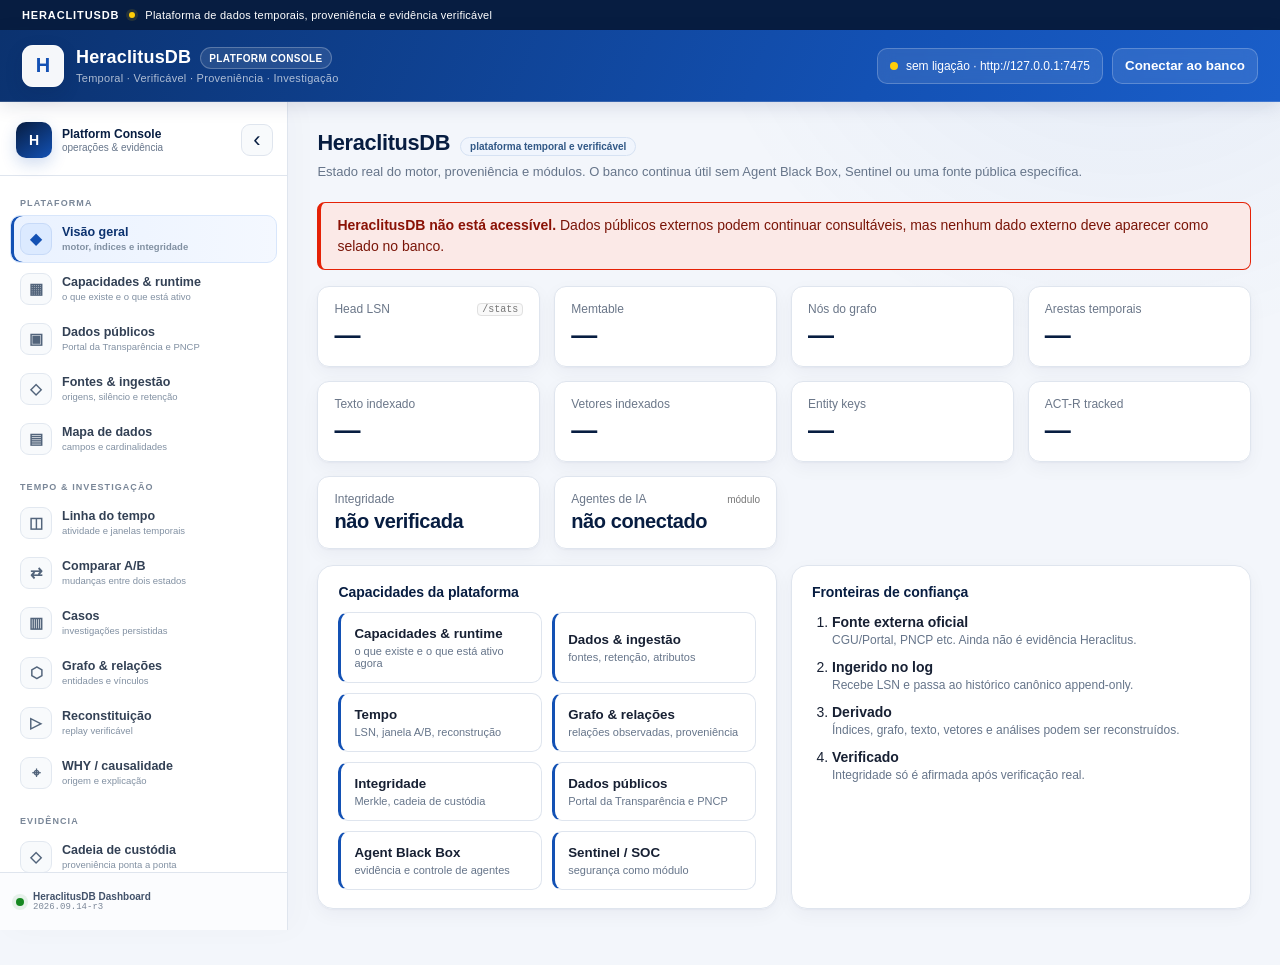
==== index.html @ 76efbe1b "GPT-5.6 Sol: make routed workspace keyboard-focusable" ====
<!DOCTYPE html>
<html lang="pt-BR">
<head>
  <meta charset="utf-8">
  <meta name="viewport" content="width=device-width, initial-scale=1">
  <meta name="color-scheme" content="light">
  <meta name="hera-dashboard-release" content="2026.09.14-r3">
  <title>HeraclitusDB · Platform Console</title>
  <link rel="stylesheet" href="css/styles.css">
  <link rel="stylesheet" href="css/platform.css">
</head>
<body>
  <div id="govbar-container"></div>
  <div id="header-container"></div>
  <div class="wrap">
    <nav id="nav" aria-label="Navegação principal"></nav>
    <main id="main-content" tabindex="-1"></main>
  </div>
  <script type="module" src="js/app.js"></script>
</body>
</html>
---- css/styles.css ----
/* ---- DSgov tokens (Design System do Governo Federal) ---- */
:root {
  --azul: #1351B4; --azul-esc: #0C326F; --azul-claro: #155BCB; --azul-bg: #E8F0FB;
  --verde: #168821; --verde-bg: #E3F5E1; --amarelo: #FFCD07;
  --vermelho: #E52207; --vermelho-bg: #FBE9E7; --laranja: #C45000;
  --ink: #1B1B1B; --muted: #555; --line: #D9D9D9; --bg: #F8F8F8; --card: #fff;
  --soc: #0B1B33; --soc-2: #12264a; --soc-line: #1e3a64; --soc-ink: #cfe0ff;
}

* { box-sizing: border-box; }

body {
  margin: 0;
  font-family: "Rawline", -apple-system, Segoe UI, Roboto, Arial, sans-serif;
  background: var(--bg);
  color: var(--ink);
  font-size: 14px;
}

.govbar { background: var(--azul-esc); color: #fff; font-size: 12px; padding: 4px 16px; display: flex; gap: 14px; align-items: center; }
.govbar b { font-weight: 700; letter-spacing: .5px; }
.govbar .dot { width: 6px; height: 6px; border-radius: 50%; background: var(--amarelo); }

header { background: var(--azul); color: #fff; display: flex; align-items: center; justify-content: space-between; padding: 12px 16px; border-bottom: 4px solid var(--amarelo); flex-wrap: wrap; gap: 12px; }
.brand { display: flex; align-items: center; gap: 12px; }
.brand .mark { width: 38px; height: 38px; border-radius: 9px; background: #fff; color: var(--azul); display: flex; align-items: center; justify-content: center; font-weight: 800; font-size: 20px; }
.brand h1 { font-size: 17px; margin: 0; font-weight: 700; line-height: 1.1; }
.brand small { font-size: 11px; opacity: .85; font-weight: 400; }
.conn { display: flex; align-items: center; gap: 8px; font-size: 12px; background: rgba(255,255,255,.12); padding: 6px 12px; border-radius: 99px; cursor: pointer; }
.conn .led { width: 9px; height: 9px; border-radius: 50%; background: #9aa; }
.conn.live .led { background: #41d160; box-shadow: 0 0 8px #41d160; }
.conn.demo .led { background: var(--amarelo); }

.wrap { display: grid; grid-template-columns: 230px 1fr; min-height: calc(100vh - 86px); }
@media (max-width: 768px) {
  .wrap { grid-template-columns: 1fr; }
  nav { border-right: none; border-bottom: 1px solid var(--line); }
}

nav { background: #fff; border-right: 1px solid var(--line); padding: 10px 0; }
nav .grp { font-size: 11px; text-transform: uppercase; letter-spacing: .6px; color: #888; padding: 14px 18px 4px; font-weight: 700; }
nav a { display: flex; align-items: center; gap: 10px; padding: 9px 18px; color: var(--ink); text-decoration: none; cursor: pointer; border-left: 3px solid transparent; font-size: 13px; }
nav a:hover { background: var(--azul-bg); }
nav a.active { background: var(--azul-bg); border-left-color: var(--azul); color: var(--azul); font-weight: 600; }
nav a .ic { width: 18px; text-align: center; }

main { padding: 20px 26px; overflow: auto; }
.secttl { display: flex; align-items: baseline; gap: 12px; margin: 0 0 4px; flex-wrap: wrap; }
.secttl h2 { font-size: 20px; margin: 0; font-weight: 700; color: var(--azul-esc); }
.secttl .tag { font-size: 11px; background: var(--azul-bg); color: var(--azul); padding: 2px 9px; border-radius: 99px; font-weight: 600; }
.sub { color: var(--muted); margin: 0 0 18px; font-size: 13px; }

section { display: none; }
section.on { display: block; animation: fade .2s; }
@keyframes fade { from { opacity: 0; transform: translateY(4px); } to { opacity: 1; } }

.grid { display: grid; gap: 14px; }
.k4 { grid-template-columns: repeat(4, 1fr); }
.k3 { grid-template-columns: repeat(3, 1fr); }
.k2 { grid-template-columns: repeat(2, 1fr); }

@media (max-width: 1024px) {
  .k4 { grid-template-columns: repeat(2, 1fr); }
  .k3 { grid-template-columns: repeat(2, 1fr); }
}
@media (max-width: 576px) {
  .k4, .k3, .k2 { grid-template-columns: 1fr; }
}

.kpi { background: var(--card); border: 1px solid var(--line); border-radius: 10px; padding: 14px 16px; }
.kpi .lb { font-size: 12px; color: var(--muted); display: flex; align-items: center; gap: 6px; }
.kpi .v { font-size: 26px; font-weight: 700; margin-top: 4px; color: var(--azul-esc); }
.kpi .v small { font-size: 13px; font-weight: 600; color: var(--muted); }
.kpi.ok .v { color: var(--verde); } .kpi.warn .v { color: var(--laranja); } .kpi.bad .v { color: var(--vermelho); }

.card { background: var(--card); border: 1px solid var(--line); border-radius: 12px; padding: 16px 18px; margin-top: 16px; overflow-x: auto; }
.card h3 { margin: 0 0 12px; font-size: 15px; color: var(--azul-esc); }

.pill { font-size: 11px; padding: 2px 9px; border-radius: 99px; font-weight: 600; display: inline-block; }
.pill.g { background: var(--verde-bg); color: var(--verde); }
.pill.r { background: var(--vermelho-bg); color: var(--vermelho); }
.pill.y { background: #FFF4D6; color: #946200; }
.pill.b { background: var(--azul-bg); color: var(--azul); }

.btn { background: var(--azul); color: #fff; border: none; padding: 9px 16px; border-radius: 8px; font-weight: 600; cursor: pointer; font-size: 13px; }
.btn.g { background: var(--verde); } .btn.ghost { background: #fff; color: var(--azul); border: 1px solid var(--azul); }

table { width: 100%; border-collapse: collapse; font-size: 12.5px; min-width: 600px; }
th, td { text-align: left; padding: 8px 10px; border-bottom: 1px solid var(--line); }
th { color: var(--muted); font-weight: 600; font-size: 11px; text-transform: uppercase; letter-spacing: .4px; }
.mono { font-family: ui-monospace, Consolas, monospace; }

.flow { display: flex; flex-wrap: wrap; gap: 8px; align-items: stretch; }
.step { background: #fff; border: 1px solid var(--line); border-left: 4px solid var(--azul); border-radius: 0 8px 8px 0; padding: 8px 12px; min-width: 150px; flex: 1; }
.step .t { font-size: 11px; color: var(--muted); } .step .n { font-weight: 600; }
.step.bad { border-left-color: var(--vermelho); } .step.warn { border-left-color: var(--laranja); }
.arrow { display: flex; align-items: center; color: #bbb; font-size: 18px; justify-content: center; }

.legend { display: flex; flex-wrap: wrap; gap: 16px; font-size: 12px; color: var(--muted); margin-top: 10px; }
.legend i { width: 10px; height: 10px; border-radius: 50%; display: inline-block; margin-right: 5px; vertical-align: 1px; }

.verify { display: flex; align-items: center; gap: 10px; background: var(--verde-bg); border: 1px solid #b6e3b6; border-radius: 10px; padding: 12px 16px; color: var(--verde); font-weight: 600; }
input[type=range] { width: 100%; accent-color: var(--azul); }
.soc { background: var(--soc); border-radius: 12px; padding: 8px; border: 1px solid var(--soc-line); }
/* ---- Estados honestos: medido, a pedido, ou sem fonte ---- */

/* Aviso de topo quando nao ha dados reais. Vermelho DSgov como fundo com texto
   escuro — o amarelo #FFCD07 reprova como cor de marca sobre branco (contraste
   1,5:1), por isso os estados usam fundo+texto, nunca um ponto de cor sozinho. */
.aviso {
  background: var(--vermelho-bg);
  border: 1px solid var(--vermelho);
  border-left-width: 4px;
  border-radius: 8px;
  padding: 12px 16px;
  margin: 12px 0 16px;
  font-size: 14px;
  color: #7a1508;
  line-height: 1.5;
}
.aviso strong { color: var(--vermelho); }
.aviso em { font-style: normal; font-weight: 600; }

/* A proveniencia de cada numero, ao lado do rotulo. Um mostrador de painel
   forense tem de dizer de onde veio o valor. */
.kpi .lb .fonte {
  margin-left: auto;
  font-size: 10px;
  font-weight: 500;
  color: var(--muted);
  opacity: .8;
  white-space: nowrap;
}
.kpi .lb .fonte code {
  font-size: 10px;
  background: var(--bg);
  border: 1px solid var(--line);
  border-radius: 4px;
  padding: 0 4px;
}

/* Mostrador sem origem de dados: recuado, nunca a fingir que tem valor. */
.kpi[data-semfonte] { background: repeating-linear-gradient(135deg, var(--card), var(--card) 6px, var(--bg) 6px, var(--bg) 12px); }
.kpi[data-semfonte] .v { color: var(--muted); font-weight: 600; }
.kpi[data-semfonte] .lb::after { content: 'sem fonte'; margin-left: auto; font-size: 10px; color: var(--muted); border: 1px dashed var(--line); border-radius: 4px; padding: 0 5px; }

.kpi.hero { grid-column: span 2; }
.kpi.span2 { grid-column: span 2; }

.kpi .acao { display: flex; align-items: center; gap: 10px; margin-top: 10px; flex-wrap: wrap; }
.kpi .nota, .legend .nota { font-size: 11px; color: var(--muted); }

.btn {
  font: inherit; font-size: 12px; font-weight: 600;
  background: var(--azul); color: #fff; border: 0;
  border-radius: 6px; padding: 6px 12px; cursor: pointer;
}
.btn:hover { background: var(--azul-claro); }
.btn:disabled { background: var(--muted); cursor: progress; }
.btn:focus-visible { outline: 3px solid var(--amarelo); outline-offset: 2px; }

/* Sparkline: serie unica, sem legenda — o rotulo do cartao nomeia-a. */
.spark { margin-top: 8px; }
.spark-lida { font-size: 11px; color: var(--muted); height: 14px; margin-top: 2px; font-variant-numeric: tabular-nums; }

.kpi .v { font-variant-numeric: tabular-nums; }
td.mono, .mono { font-variant-numeric: tabular-nums; }
td.vazio { color: var(--muted); font-size: 13px; padding: 14px; text-align: center; }

.conn:focus-visible { outline: 3px solid var(--amarelo); outline-offset: 2px; }

@media (max-width: 720px) {
  .kpi.hero, .kpi.span2 { grid-column: span 1; }
}

/* Linha de aviso quando o broadcast do servidor descarta eventos por o painel
   nao acompanhar a ingestao. Fundo + texto escuro (o amarelo DSgov reprova como
   cor de marca sobre claro). */
tr.saltados td {
  background: #FFF4D6;
  color: #946200;
  font-size: 12px;
  font-weight: 600;
  text-align: center;
  padding: 8px;
}

/* Marca de proveniencia nas areas ainda nao ligadas a dados reais. Fundo
   ambar com texto escuro — o #FFCD07 nao serve como cor de marca sobre claro
   (contraste 1,5:1), mas serve de fundo com ink escuro por cima. */
.tag-demo {
  background: #FFF4D6;
  color: #946200;
  border: 1px solid #E5B93C;
  font-weight: 600;
}

/* Correcoes de contraste apanhadas na revisao.
   O `.aviso strong` usava var(--vermelho) #E52207 sobre var(--vermelho-bg)
   #FBE9E7 — 3,6:1, reprova no AA para texto normal, e e exatamente a parte
   que carrega a mensagem. Escurece-se so o negrito. */
.aviso strong { color: #8A1206; }

/* O anel de foco era var(--amarelo) #FFCD07, que este repo ja documenta como
   1,5:1 sobre branco — praticamente invisivel. Duplo anel: azul escuro por
   dentro para contraste sobre claro, branco por fora para o destacar sobre
   fundos escuros como o cabecalho. */
.btn:focus-visible,
.conn:focus-visible {
  outline: 3px solid var(--azul-esc);
  outline-offset: 2px;
  box-shadow: 0 0 0 5px #fff;
}

/* Texto so para tecnologia assistiva: presente no DOM e lido, invisivel no
   ecra. Substitui os `::after` de CSS e os `title`, que os leitores de ecra
   nao anunciam de forma fiavel. */
.so-leitor {
  position: absolute; width: 1px; height: 1px;
  padding: 0; margin: -1px; overflow: hidden;
  clip: rect(0 0 0 0); clip-path: inset(50%); white-space: nowrap; border: 0;
}

/* ---- Ecra do titular (LGPD art. 18) ---- */
.campo {
  font: inherit; font-size: 13px;
  padding: 7px 10px; min-width: 320px; flex: 1 1 320px;
  border: 1px solid var(--line); border-radius: 6px;
  background: #fff; color: var(--ink);
}
.campo:focus-visible { outline: 3px solid var(--azul-esc); outline-offset: 2px; }

/* A eliminacao e irreversivel: o botao tem de PARECER diferente dos outros,
   nao so estar noutro sitio. */
.btn-perigo { background: var(--vermelho); }
.btn-perigo:hover { background: #B71C08; }
.btn-perigo:disabled { background: var(--muted); }

.tipos { display: flex; flex-wrap: wrap; gap: 6px; }
#titular .card + .card { margin-top: 14px; }

/* Seletor de modo: SOC | Investigacao | Auditor. */
.modos { display: flex; gap: 4px; margin: 0 0 14px; }
.modo {
  flex: 1; font: inherit; font-size: 12px; font-weight: 600;
  padding: 7px 4px; cursor: pointer;
  background: var(--card); color: var(--muted);
  border: 1px solid var(--line); border-radius: 6px;
}
.modo:hover { color: var(--azul); border-color: var(--azul); }
.modo.on { background: var(--azul); color: #fff; border-color: var(--azul); }
.modo:focus-visible { outline: 3px solid var(--azul-esc); outline-offset: 2px; }

/* --- Diff historico (AS OF <-> AS OF) ------------------------------------
   A tabela por campo repete-se N vezes dentro do mesmo cartao, por isso o
   espacamento vem do container (gap/flex) e nao de margens por elemento: com
   margens, o primeiro e o ultimo bloco ficavam com metade do respiro dos do
   meio, e a colisao com o `margin` do `.card` era invisivel no codigo. */
.dz-lsn { display: flex; align-items: flex-end; gap: 12px; flex-wrap: wrap; margin-top: 12px; }
.dz-lsn label { font-size: 12px; color: var(--muted); display: flex; align-items: center; gap: 6px; }
.dz-lsn input {
  width: 110px; padding: 7px 9px; font-size: 13px;
  font-family: ui-monospace, Consolas, monospace; font-variant-numeric: tabular-nums;
  border: 1px solid var(--line); border-radius: 6px; background: var(--card); color: inherit;
}
.dz-lsn input:focus-visible { outline: 3px solid var(--azul-esc); outline-offset: 1px; }

#dz-tabela { display: flex; flex-direction: column; gap: 20px; }
.dz-campo { display: flex; flex-direction: column; gap: 8px; }
.dz-campo-h { display: flex; align-items: baseline; gap: 10px; flex-wrap: wrap; }
.dz-campo-h strong { font-size: 13px; color: var(--azul-esc); }
.dz-campo table { min-width: 0; }

/* "novo" e "calou-se" sao as DUAS leituras deste ecra, e tem de se distinguir
   sem depender so da cor — o rotulo ja e a distincao; a cor reforca. */
.pill.novo { background: var(--azul-bg); color: var(--azul-esc); }
.pill.silencio { background: #FFF4D6; color: #946200; }
#dz-presets { display: flex; gap: 8px; flex-wrap: wrap; }
---- css/platform.css ----
/* HeraclitusDB Platform Console shell.
   This stylesheet owns the global application chrome. Module styles must stay
   scoped to their sections and must not redefine body/header/nav/main globally. */

:root {
  --shell-bg: #f3f6fb;
  --shell-panel: #ffffff;
  --shell-panel-soft: #f8fafc;
  --shell-border: #dfe5ee;
  --shell-border-strong: #c9d3e1;
  --shell-text: #172033;
  --shell-muted: #66758a;
  --shell-blue: #1351b4;
  --shell-blue-dark: #071d41;
  --shell-blue-soft: #edf4ff;
  --shell-green: #168821;
  --shell-red: #b51d09;
  --shell-amber: #7a5b00;
  --nav-width: 288px;
  --nav-compact: 84px;
  --header-height: 72px;
  --radius-sm: 8px;
  --radius-md: 12px;
  --radius-lg: 16px;
  --shadow-sm: 0 1px 2px rgba(7,29,65,.04), 0 6px 18px rgba(7,29,65,.045);
  --shadow-md: 0 10px 32px rgba(7,29,65,.09);
}

html { min-width: 320px; background: var(--shell-bg); }
body {
  min-height: 100vh;
  background:
    radial-gradient(circle at 88% -10%, rgba(19,81,180,.075), transparent 28rem),
    var(--shell-bg);
  color: var(--shell-text);
}

/* Global identity */
.govbar {
  min-height: 30px;
  padding: 6px 22px;
  background: var(--shell-blue-dark);
  color: #fff;
  display: flex;
  align-items: center;
  gap: 10px;
  font-size: 11px;
  letter-spacing: .02em;
}
.govbar b { font-size: 11px; letter-spacing: .08em; }
.govbar .dot { width: 6px; height: 6px; background: #ffcd07; box-shadow: 0 0 0 3px rgba(255,205,7,.12); }

.app-header {
  min-height: var(--header-height);
  padding: 12px 22px;
  background: linear-gradient(112deg, #0b326f 0%, #1351b4 68%, #1a5ec9 100%);
  border-bottom: 1px solid rgba(255,255,255,.16);
  box-shadow: 0 4px 18px rgba(7,29,65,.12);
  position: sticky;
  top: 0;
  z-index: 40;
}
.brand { min-width: 0; }
.brand .mark {
  width: 42px;
  height: 42px;
  flex: 0 0 42px;
  border-radius: 11px;
  background: rgba(255,255,255,.96);
  color: var(--shell-blue);
  box-shadow: inset 0 0 0 1px rgba(255,255,255,.4), 0 6px 18px rgba(7,29,65,.14);
}
.brand-copy { min-width: 0; }
.brand-line { display: flex; align-items: center; gap: 9px; min-width: 0; }
.brand h1 { font-size: 18px; letter-spacing: .01em; white-space: nowrap; }
.brand small { display: block; margin-top: 3px; color: rgba(255,255,255,.78); font-size: 11px; letter-spacing: .025em; }
.product-badge {
  display: inline-flex;
  align-items: center;
  min-height: 22px;
  padding: 2px 8px;
  border: 1px solid rgba(255,255,255,.24);
  border-radius: 999px;
  background: rgba(255,255,255,.1);
  color: #fff;
  font-size: 10px;
  font-weight: 750;
  letter-spacing: .04em;
  text-transform: uppercase;
}
.header-actions { display: flex; align-items: center; gap: 9px; flex-wrap: wrap; }
.conn,
.user-badge {
  min-height: 36px;
  border: 1px solid rgba(255,255,255,.22);
  background: rgba(255,255,255,.1);
  color: #fff;
  border-radius: 10px;
  padding: 8px 12px;
  backdrop-filter: blur(8px);
}
.conn:hover,
.user-badge:hover { background: rgba(255,255,255,.16); border-color: rgba(255,255,255,.36); }
.user-badge { cursor: pointer; font-weight: 650; }
.user-badge.connected { background: rgba(22,136,33,.28); border-color: rgba(164,232,173,.45); }
.conn .led { width: 8px; height: 8px; }

/* Main shell */
.wrap {
  display: grid;
  grid-template-columns: var(--nav-width) minmax(0, 1fr);
  align-items: start;
  min-height: calc(100vh - 102px);
  transition: grid-template-columns .18s ease;
}
html.nav-collapsed .wrap { grid-template-columns: var(--nav-compact) minmax(0,1fr); }

#nav {
  padding: 0;
  min-width: 0;
  background: transparent;
  border: 0;
  align-self: stretch;
}
.nav-shell {
  position: sticky;
  top: var(--header-height);
  height: calc(100vh - var(--header-height));
  min-height: 520px;
  display: grid;
  grid-template-rows: auto minmax(0,1fr) auto;
  background: rgba(255,255,255,.96);
  border-right: 1px solid var(--shell-border);
  box-shadow: 8px 0 28px rgba(7,29,65,.025);
  overflow: hidden;
  z-index: 20;
}
.nav-head {
  min-height: 74px;
  display: flex;
  align-items: center;
  gap: 10px;
  padding: 14px 14px 12px 16px;
  border-bottom: 1px solid var(--shell-border);
}
.nav-workspace { display: flex; align-items: center; gap: 10px; min-width: 0; flex: 1; }
.nav-workspace-mark {
  width: 36px;
  height: 36px;
  flex: 0 0 36px;
  display: grid;
  place-items: center;
  border-radius: 10px;
  background: linear-gradient(145deg, var(--shell-blue-dark), var(--shell-blue));
  color: #fff;
  font-weight: 850;
  box-shadow: 0 6px 16px rgba(19,81,180,.2);
}
.nav-workspace-copy { min-width: 0; display: grid; gap: 1px; }
.nav-workspace-copy strong { color: var(--shell-blue-dark); font-size: 12px; white-space: nowrap; }
.nav-workspace-copy small { color: var(--shell-muted); font-size: 10px; white-space: nowrap; }
.nav-toggle {
  width: 32px;
  height: 32px;
  flex: 0 0 32px;
  display: grid;
  place-items: center;
  padding: 0;
  border: 1px solid var(--shell-border);
  border-radius: 9px;
  background: var(--shell-panel-soft);
  color: var(--shell-blue-dark);
  font-size: 22px;
  line-height: 1;
  cursor: pointer;
}
.nav-toggle:hover { background: var(--shell-blue-soft); border-color: #b8ccef; }
.nav-toggle:focus-visible { outline: 3px solid #0c326f; outline-offset: 2px; }

.nav-scroll {
  min-height: 0;
  overflow-y: auto;
  overflow-x: hidden;
  padding: 10px 10px 18px;
  scrollbar-width: thin;
  scrollbar-color: #c4cedb transparent;
}
.nav-group + .nav-group { margin-top: 7px; }
#nav .grp {
  padding: 12px 10px 5px;
  color: #7a8798;
  font-size: 9px;
  font-weight: 800;
  letter-spacing: .12em;
  text-transform: uppercase;
  white-space: nowrap;
}
#nav a {
  position: relative;
  min-height: 46px;
  display: flex;
  align-items: center;
  gap: 10px;
  padding: 7px 9px;
  margin: 2px 0;
  border: 1px solid transparent;
  border-left: 1px solid transparent;
  border-radius: 10px;
  color: #334155;
  text-decoration: none;
  cursor: pointer;
  transition: background .14s ease, color .14s ease, border-color .14s ease, transform .14s ease;
}
#nav a:hover {
  background: #f5f8fc;
  color: var(--shell-blue-dark);
  border-color: #edf1f6;
}
#nav a:focus-visible { outline: 3px solid #0c326f; outline-offset: 1px; }
#nav a.active,
#nav a[aria-current="page"] {
  background: linear-gradient(90deg, #eaf2ff 0%, #f4f8ff 100%);
  color: #0c326f;
  border-color: #d8e6fb;
  box-shadow: inset 3px 0 0 var(--shell-blue);
}
#nav a.active .ic { background: #dceaff; color: var(--shell-blue); border-color: #c7daf8; }
#nav .ic {
  width: 32px;
  height: 32px;
  flex: 0 0 32px;
  display: grid;
  place-items: center;
  border: 1px solid #e2e8f0;
  border-radius: 9px;
  background: #f8fafc;
  color: #52647b;
  font-size: 15px;
  font-weight: 750;
}
.nav-item-copy { min-width: 0; display: grid; gap: 1px; }
.nav-label { color: inherit; font-size: 12.5px; font-weight: 680; line-height: 1.25; }
.nav-item-copy small {
  display: block;
  max-width: 185px;
  overflow: hidden;
  text-overflow: ellipsis;
  white-space: nowrap;
  color: #8190a2;
  font-size: 9.5px;
  line-height: 1.25;
}
.nav-footer {
  min-height: 58px;
  display: flex;
  align-items: center;
  gap: 9px;
  padding: 10px 16px;
  border-top: 1px solid var(--shell-border);
  background: #fbfcfe;
}
.nav-release-dot {
  width: 8px;
  height: 8px;
  flex: 0 0 8px;
  border-radius: 999px;
  background: #168821;
  box-shadow: 0 0 0 4px rgba(22,136,33,.09);
}
.nav-release-copy { display: grid; min-width: 0; }
.nav-release-copy strong { font-size: 10px; color: #42526a; white-space: nowrap; }
.nav-release-copy small { font: 9px ui-monospace,Consolas,monospace; color: #7b8798; }

html.nav-collapsed .nav-workspace-copy,
html.nav-collapsed .nav-item-copy,
html.nav-collapsed .nav-release-copy { display: none; }
html.nav-collapsed .nav-head { justify-content: center; padding-inline: 10px; flex-wrap: wrap; }
html.nav-collapsed .nav-workspace { flex: 0 0 auto; }
html.nav-collapsed .nav-toggle { width: 36px; flex-basis: 36px; }
html.nav-collapsed #nav .grp {
  height: 12px;
  margin: 7px 9px 4px;
  padding: 0;
  overflow: hidden;
  color: transparent;
  border-top: 1px solid #e7ecf2;
}
html.nav-collapsed #nav a { justify-content: center; padding: 6px; }
html.nav-collapsed #nav a.active { box-shadow: inset 3px 0 0 var(--shell-blue); }
html.nav-collapsed .nav-footer { justify-content: center; padding-inline: 0; }

/* Workspace */
main#main-content {
  min-width: 0;
  width: 100%;
  padding: 28px clamp(20px, 2.3vw, 40px) 56px;
  overflow: visible;
}
#main-content > section { max-width: 1560px; margin: 0 auto; }
.secttl { gap: 10px; margin-bottom: 6px; }
.secttl h2 { font-size: clamp(21px, 1.7vw, 27px); color: var(--shell-blue-dark); letter-spacing: -.015em; }
.secttl .tag {
  border: 1px solid #d6e2f3;
  background: #f0f5fd;
  color: #315886;
  padding: 3px 9px;
  font-size: 10px;
}
.sub { max-width: 920px; color: var(--shell-muted); font-size: 13px; line-height: 1.55; margin-bottom: 20px; }

.grid { gap: 14px; }
.kpi,
.card {
  border-color: var(--shell-border);
  background: rgba(255,255,255,.97);
  box-shadow: var(--shadow-sm);
}
.kpi { border-radius: var(--radius-md); padding: 15px 16px; }
.kpi .lb { color: #6b7789; }
.kpi .v { color: var(--shell-blue-dark); letter-spacing: -.02em; }
.card { border-radius: var(--radius-lg); padding: 18px 20px; }
.card h3 { color: var(--shell-blue-dark); font-size: 14px; letter-spacing: -.005em; }

/* Platform building blocks */
.cap-grid{display:grid;grid-template-columns:repeat(2,minmax(0,1fr));gap:10px}
.cap{
  appearance:none;text-align:left;background:#fff;border:1px solid var(--shell-border);
  border-left:3px solid var(--shell-blue);border-radius:10px;padding:13px;cursor:pointer;color:var(--shell-text);
  transition:transform .12s ease,box-shadow .12s ease,border-color .12s ease;background .12s ease;
}
.cap:hover{background:#f8fbff;border-color:#bfd1ee;transform:translateY(-1px);box-shadow:var(--shadow-sm)}
.cap:focus-visible{outline:3px solid #0c326f;outline-offset:2px}.cap strong,.cap span{display:block}.cap span{font-size:11px;color:var(--shell-muted);margin-top:4px}
.trust-list{display:grid;gap:12px;padding-left:20px}.trust-list li span{display:block;color:var(--shell-muted);font-size:12px;margin-top:3px}
.provenance-banner{border:1px solid #b7c9e8;border-left:4px solid var(--shell-blue);background:#eef5ff;padding:12px 14px;border-radius:10px;margin:12px 0 16px}.provenance-banner span{color:#273b5d}
.query-grid{display:grid;grid-template-columns:repeat(2,minmax(0,1fr));gap:12px}.query-grid .span2{grid-column:span 2}
.query-grid label,.login-modal-card label{display:grid;gap:5px;font-size:12px;font-weight:700;color:var(--shell-blue-dark)}
input,select{font:inherit;border:1px solid var(--shell-border-strong);border-radius:8px;padding:9px 10px;background:#fff;color:var(--shell-text)}
input:focus,select:focus{border-color:#7da6df;box-shadow:0 0 0 3px rgba(19,81,180,.09);outline:0}
.toolbar{display:flex;align-items:center;gap:10px;flex-wrap:wrap}.small-v{font-size:18px!important}
.vazio-block,.empty-state{padding:18px;border:1px dashed var(--shell-border-strong);border-radius:10px;color:var(--shell-muted);background:#fbfcfe}.empty-state{display:grid;gap:7px}
.json-view,details pre{white-space:pre-wrap;overflow-wrap:anywhere;background:#071d41;color:#eaf2ff;border-radius:10px;padding:13px;max-height:440px;overflow:auto;font-size:12px}
.table-wrap{overflow:auto}.evidence-list{display:grid;gap:8px}.evidence-list details{border:1px solid var(--shell-border);border-radius:9px;padding:9px;background:#fff}.evidence-list summary{cursor:pointer;font-weight:700}
.calendar-grid{display:grid;grid-template-rows:repeat(7,12px);grid-auto-flow:column;grid-auto-columns:12px;gap:3px;overflow-x:auto;padding:10px 2px;min-height:126px}.calendar-day{width:12px;height:12px;border-radius:2px;background:#ebedf0}.calendar-day.level-1{background:#9be9a8}.calendar-day.level-2{background:#40c463}.calendar-day.level-3{background:#30a14e}.calendar-day.level-4{background:#216e39}
.dual-range{display:grid;grid-template-columns:1fr 1fr;gap:14px}.dual-range label{display:grid;gap:6px}.timeline-readout{font-family:ui-monospace,Consolas,monospace;color:var(--shell-muted)}
.verify.neutral{background:#f5f5f5;color:var(--shell-muted);border-color:var(--shell-border)}.verify.good{background:var(--verde-bg);color:var(--verde)}.verify.bad{background:var(--vermelho-bg);color:#8a1206;border-color:var(--vermelho)}
.login-modal-overlay{position:fixed;inset:0;background:rgba(7,29,65,.82);z-index:9999;align-items:center;justify-content:center;padding:18px;backdrop-filter:blur(5px)}
.login-modal-card{background:#fff;border-radius:16px;width:min(520px,100%);max-height:90vh;overflow:auto;padding:28px;box-shadow:0 24px 70px rgba(7,29,65,.32);position:relative;display:grid;gap:10px}
.login-modal-card form{display:grid;gap:14px}.modal-close{position:absolute;right:14px;top:10px;background:none;border:0;font-size:25px;cursor:pointer;color:var(--shell-muted)}.soft-rule{border:0;border-top:1px solid var(--shell-border);width:100%;margin:4px 0}
.runtime-status{display:inline-block;border-radius:999px;padding:4px 8px;font-size:10px;font-weight:800;white-space:nowrap}.runtime-status.good{background:var(--verde-bg);color:var(--verde)}.runtime-status.bad{background:var(--vermelho-bg);color:#8a1206}.runtime-status.warn{background:#fff4ce;color:#684e00}.runtime-status.unknown,.runtime-status.muted{background:#eef1f5;color:var(--shell-muted)}
.cap-table td:first-child{min-width:180px}.cap-table td:nth-child(2){min-width:260px}.cap-table td:nth-child(3){min-width:220px}
.op-list{display:grid;gap:7px}.op-line{display:flex;justify-content:space-between;align-items:flex-start;gap:14px;border-bottom:1px solid var(--shell-border);padding:7px 0}.op-line:last-child{border-bottom:0}.op-line span{color:var(--shell-muted);font-size:12px}.op-line strong{text-align:right;overflow-wrap:anywhere}.hash-wrap{max-width:72%;font-size:11px}.observation-receipt{padding:12px}.preview-table table{min-width:720px}.preview-table td{max-width:260px;overflow-wrap:anywhere;font-size:12px}

/* SOC stays a module. It gets a contained dark canvas, never global selectors. */
#soc .soc {
  background: #0b1626 !important;
  border: 1px solid #253b58 !important;
  border-radius: 12px;
  overflow: hidden;
}
#soc .tag-demo { border-radius: 999px; }

/* Responsive shell */
@media (max-width: 1180px) {
  :root { --nav-width: 260px; }
  .nav-item-copy small { max-width: 160px; }
}

@media (max-width: 900px) {
  .govbar { padding-inline: 14px; }
  .govbar span:last-child { overflow:hidden;text-overflow:ellipsis;white-space:nowrap; }
  .app-header { position: relative; top:auto; padding: 11px 14px; }
  .product-badge { display:none; }
  .brand small { max-width: 58vw; overflow:hidden;text-overflow:ellipsis;white-space:nowrap; }
  .wrap,
  html.nav-collapsed .wrap { grid-template-columns: 1fr; }
  #nav { position: sticky; top: 0; z-index: 30; background: rgba(255,255,255,.96); border-bottom:1px solid var(--shell-border); }
  .nav-shell { position:static;height:auto;min-height:0;display:block;border-right:0;box-shadow:0 5px 18px rgba(7,29,65,.06); }
  .nav-head,.nav-footer,#nav .grp { display:none; }
  .nav-scroll { display:flex;align-items:center;gap:5px;overflow-x:auto;overflow-y:hidden;padding:8px 10px;scrollbar-width:thin; }
  .nav-group { display:contents; }
  #nav a,
  html.nav-collapsed #nav a { flex:0 0 auto;min-height:40px;margin:0;padding:5px 10px;justify-content:flex-start;box-shadow:none;border:1px solid transparent;border-radius:9px; }
  #nav a.active { box-shadow:none;border-color:#c9dafa; }
  #nav .ic { width:28px;height:28px;flex-basis:28px;border-radius:8px;font-size:13px; }
  .nav-item-copy,
  html.nav-collapsed .nav-item-copy { display:grid; }
  .nav-item-copy small { display:none; }
  main#main-content { padding:22px 16px 44px; }
}

@media (max-width: 620px) {
  .app-header { align-items:flex-start; }
  .header-actions { width:100%; }
  .conn { flex:1;min-width:0; }
  #connlbl { overflow:hidden;text-overflow:ellipsis;white-space:nowrap; }
  .user-badge { flex:0 0 auto; }
  .brand small { max-width:70vw; }
  .cap-grid,.query-grid,.dual-range{grid-template-columns:1fr}.query-grid .span2{grid-column:span 1}.op-line{display:grid;gap:2px}.op-line strong{text-align:left}.hash-wrap{max-width:100%}
  .k4,.k3,.k2 { grid-template-columns:1fr; }
}

@media (prefers-reduced-motion: reduce) {
  *,*::before,*::after { scroll-behavior:auto!important;animation-duration:.01ms!important;animation-iteration-count:1!important;transition-duration:.01ms!important; }
}
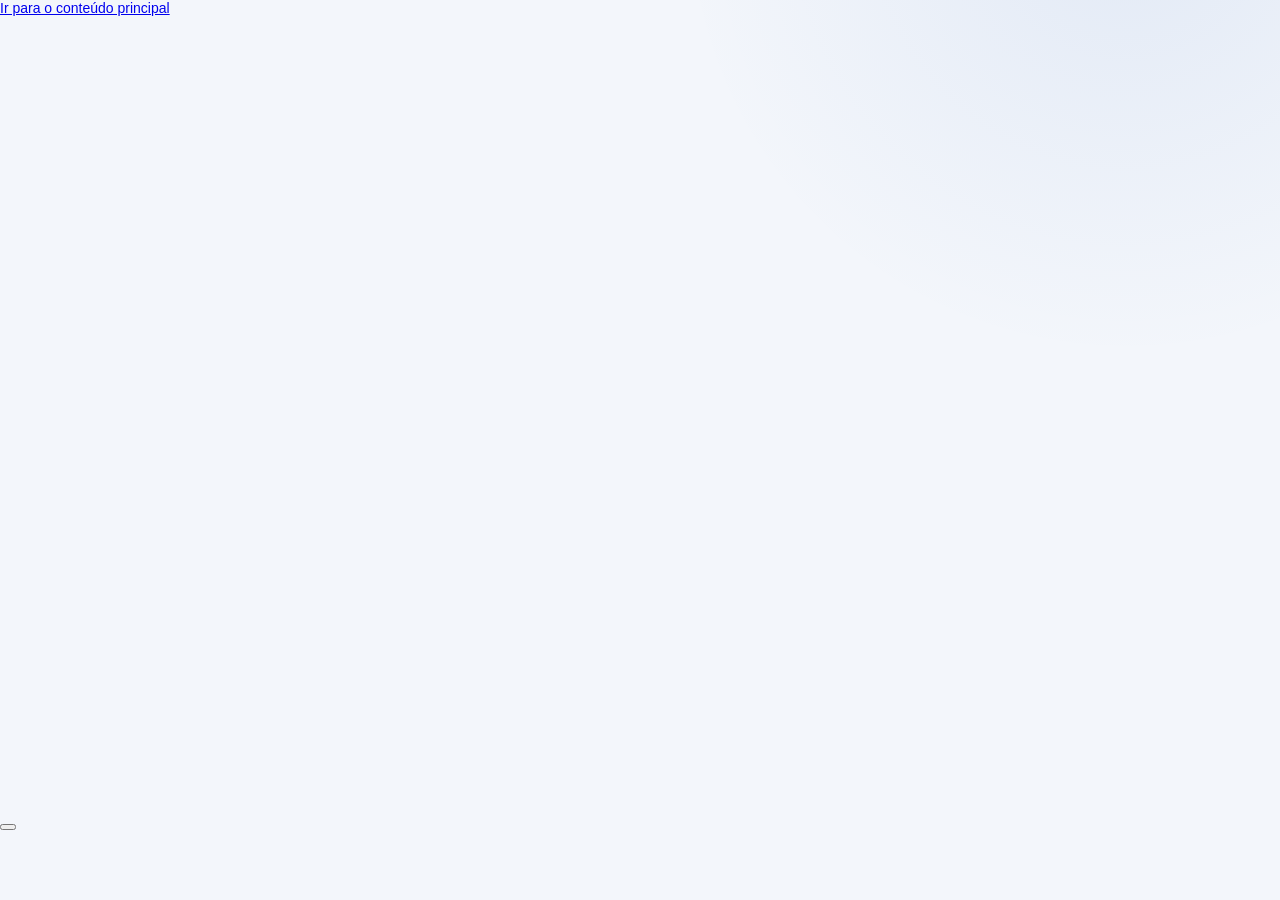
==== commit facf434b: "GPT-5.6 Sol: simplify shell markup and add accessible navigation landmarks" ====
--- a/index.html
+++ b/index.html
@@ -4,18 +4,19 @@
   <meta charset="utf-8">
   <meta name="viewport" content="width=device-width, initial-scale=1">
   <meta name="color-scheme" content="light">
-  <meta name="hera-dashboard-release" content="2026.09.14-r3">
+  <meta name="hera-dashboard-release" content="2026.09.14-r4">
   <title>HeraclitusDB · Platform Console</title>
   <link rel="stylesheet" href="css/styles.css">
   <link rel="stylesheet" href="css/platform.css">
 </head>
 <body>
-  <div id="govbar-container"></div>
+  <a class="skip-link" href="#main-content">Ir para o conteúdo principal</a>
   <div id="header-container"></div>
   <div class="wrap">
-    <nav id="nav" aria-label="Navegação principal"></nav>
+    <aside id="nav" aria-label="Navegação da plataforma"></aside>
     <main id="main-content" tabindex="-1"></main>
   </div>
+  <button id="nav-backdrop" class="nav-backdrop" type="button" aria-label="Fechar navegação" tabindex="-1"></button>
   <script type="module" src="js/app.js"></script>
 </body>
 </html>
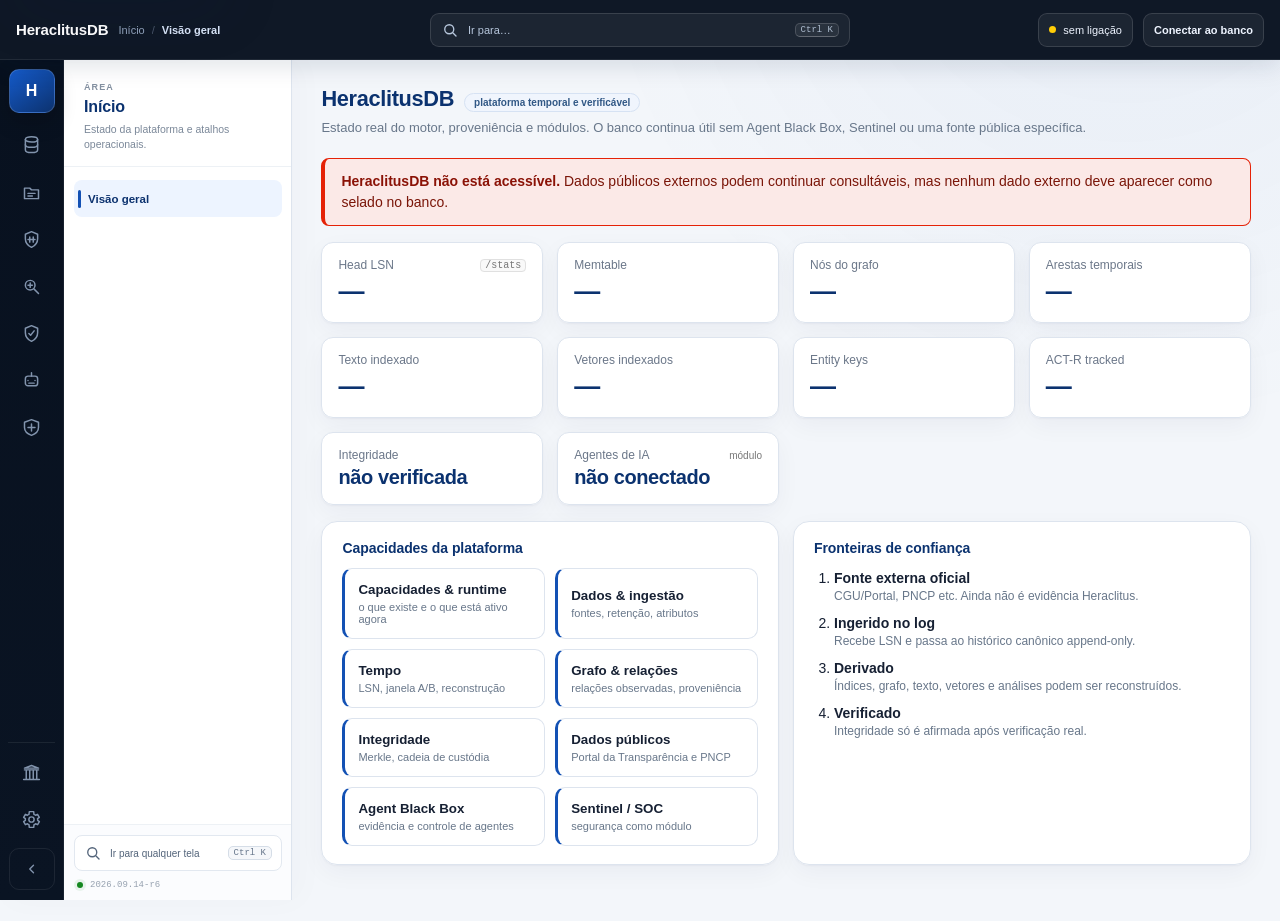
==== commit db84ffcb: "GPT-5.6 Sol: load isolated LABRA-AGU case surface" ====
--- a/index.html
+++ b/index.html
@@ -4,10 +4,11 @@
   <meta charset="utf-8">
   <meta name="viewport" content="width=device-width, initial-scale=1">
   <meta name="color-scheme" content="light">
-  <meta name="hera-dashboard-release" content="2026.09.14-r4">
+  <meta name="hera-dashboard-release" content="2026.09.14-r6">
   <title>HeraclitusDB · Platform Console</title>
   <link rel="stylesheet" href="css/styles.css">
   <link rel="stylesheet" href="css/platform.css">
+  <link rel="stylesheet" href="css/labra-case.css">
 </head>
 <body>
   <a class="skip-link" href="#main-content">Ir para o conteúdo principal</a>
--- a/css/platform.css
+++ b/css/platform.css
@@ -1,404 +1,504 @@
-/* HeraclitusDB Platform Console shell.
-   This stylesheet owns the global application chrome. Module styles must stay
-   scoped to their sections and must not redefine body/header/nav/main globally. */
+/* HeraclitusDB Platform Console — application shell.
+   One global chrome, one contextual navigation model. Module visuals remain scoped. */
 
 :root {
-  --shell-bg: #f3f6fb;
+  --shell-bg: #f3f6fa;
   --shell-panel: #ffffff;
   --shell-panel-soft: #f8fafc;
-  --shell-border: #dfe5ee;
-  --shell-border-strong: #c9d3e1;
-  --shell-text: #172033;
-  --shell-muted: #66758a;
+  --shell-border: #dde4ee;
+  --shell-border-strong: #c8d2df;
+  --shell-text: #162033;
+  --shell-muted: #68778a;
   --shell-blue: #1351b4;
-  --shell-blue-dark: #071d41;
+  --shell-blue-dark: #0b326f;
   --shell-blue-soft: #edf4ff;
   --shell-green: #168821;
   --shell-red: #b51d09;
   --shell-amber: #7a5b00;
-  --nav-width: 288px;
-  --nav-compact: 84px;
-  --header-height: 72px;
+  --shell-navy: #08111f;
+  --shell-navy-2: #101c2d;
+  --shell-navy-3: #17263b;
+  --rail-width: 64px;
+  --context-width: 228px;
+  --header-height: 60px;
   --radius-sm: 8px;
   --radius-md: 12px;
   --radius-lg: 16px;
-  --shadow-sm: 0 1px 2px rgba(7,29,65,.04), 0 6px 18px rgba(7,29,65,.045);
-  --shadow-md: 0 10px 32px rgba(7,29,65,.09);
+  --shadow-sm: 0 1px 2px rgba(7,29,65,.04), 0 8px 24px rgba(7,29,65,.045);
+  --shadow-md: 0 18px 60px rgba(7,29,65,.18);
 }
 
 html { min-width: 320px; background: var(--shell-bg); }
 body {
   min-height: 100vh;
   background:
-    radial-gradient(circle at 88% -10%, rgba(19,81,180,.075), transparent 28rem),
+    radial-gradient(circle at 88% -12%, rgba(19,81,180,.055), transparent 34rem),
     var(--shell-bg);
   color: var(--shell-text);
 }
 
-/* Global identity */
-.govbar {
-  min-height: 30px;
-  padding: 6px 22px;
-  background: var(--shell-blue-dark);
+.skip-link {
+  position: fixed;
+  left: 14px;
+  top: 8px;
+  z-index: 99999;
+  transform: translateY(-160%);
+  padding: 9px 14px;
+  border-radius: 8px;
+  background: #fff;
+  color: var(--shell-blue-dark);
+  font-weight: 750;
+  box-shadow: var(--shadow-md);
+  transition: transform .12s ease;
+}
+.skip-link:focus { transform: translateY(0); outline: 3px solid #ffcd07; outline-offset: 2px; }
+
+/* Global header --------------------------------------------------------- */
+.app-header {
+  height: var(--header-height);
+  min-height: var(--header-height);
+  padding: 0 16px;
+  display: grid;
+  grid-template-columns: minmax(300px,1fr) minmax(220px,460px) minmax(300px,1fr);
+  align-items: center;
+  gap: 14px;
+  position: sticky;
+  top: 0;
+  z-index: 80;
+  color: #eef4ff;
+  background: rgba(8,17,31,.97);
+  border: 0;
+  border-bottom: 1px solid rgba(255,255,255,.08);
+  box-shadow: 0 6px 24px rgba(7,29,65,.12);
+  backdrop-filter: blur(12px);
+}
+.header-left,
+.header-actions { display: flex; align-items: center; gap: 10px; min-width: 0; }
+.header-actions { justify-content: flex-end; }
+.header-center { min-width: 0; display: flex; justify-content: center; }
+.header-brand {
   color: #fff;
+  text-decoration: none;
+  font-weight: 820;
+  letter-spacing: -.01em;
+  font-size: 15px;
+  white-space: nowrap;
+}
+.header-brand:hover { color: #cfe0ff; }
+.header-breadcrumb {
+  min-width: 0;
   display: flex;
   align-items: center;
-  gap: 10px;
+  gap: 7px;
+  color: #93a4bc;
   font-size: 11px;
-  letter-spacing: .02em;
-}
-.govbar b { font-size: 11px; letter-spacing: .08em; }
-.govbar .dot { width: 6px; height: 6px; background: #ffcd07; box-shadow: 0 0 0 3px rgba(255,205,7,.12); }
-
-.app-header {
-  min-height: var(--header-height);
-  padding: 12px 22px;
-  background: linear-gradient(112deg, #0b326f 0%, #1351b4 68%, #1a5ec9 100%);
-  border-bottom: 1px solid rgba(255,255,255,.16);
-  box-shadow: 0 4px 18px rgba(7,29,65,.12);
+  white-space: nowrap;
+  overflow: hidden;
+}
+.header-breadcrumb span,
+.header-breadcrumb strong { overflow: hidden; text-overflow: ellipsis; }
+.header-breadcrumb strong { color: #dbe8fb; font-weight: 650; }
+.breadcrumb-separator { opacity: .45; flex: 0 0 auto; }
+.header-icon-button,
+.global-command,
+.conn,
+.user-badge {
+  min-height: 34px;
+  border: 1px solid rgba(255,255,255,.13);
+  background: rgba(255,255,255,.055);
+  color: #eef4ff;
+  border-radius: 9px;
+}
+.header-icon-button {
+  width: 36px;
+  padding: 0;
+  display: none;
+  place-items: center;
+}
+.header-icon-button svg,
+.global-command svg,
+.nav-command-button svg,
+.command-search-row svg,
+.rail-control svg {
+  width: 18px;
+  height: 18px;
+  fill: none;
+  stroke: currentColor;
+  stroke-width: 1.8;
+  stroke-linecap: round;
+  stroke-linejoin: round;
+}
+.global-command {
+  width: min(100%, 420px);
+  padding: 7px 10px;
+  display: flex;
+  align-items: center;
+  gap: 9px;
+  color: #b7c7dc;
+  cursor: pointer;
+  text-align: left;
+}
+.global-command:hover,
+.header-icon-button:hover,
+.conn:hover,
+.user-badge:hover { background: rgba(255,255,255,.095); border-color: rgba(255,255,255,.22); }
+.global-command span { flex: 1; font-size: 11px; }
+kbd {
+  border: 1px solid rgba(255,255,255,.16);
+  border-bottom-color: rgba(255,255,255,.28);
+  border-radius: 5px;
+  padding: 1px 5px;
+  background: rgba(255,255,255,.06);
+  color: #aebdd0;
+  font: 9px ui-monospace,SFMono-Regular,Consolas,monospace;
+}
+.conn,
+.user-badge { padding: 7px 10px; backdrop-filter: none; font-size: 11px; }
+.conn { display: flex; align-items: center; gap: 7px; cursor: pointer; }
+.conn .led { width: 7px; height: 7px; flex: 0 0 7px; }
+.user-badge { cursor: pointer; font-weight: 650; }
+.user-badge.connected { background: rgba(22,136,33,.22); border-color: rgba(137,221,151,.3); }
+
+/* Shell ---------------------------------------------------------------- */
+.wrap {
+  display: grid;
+  grid-template-columns: calc(var(--rail-width) + var(--context-width)) minmax(0,1fr);
+  align-items: start;
+  min-height: calc(100vh - var(--header-height));
+  transition: grid-template-columns .16s ease;
+}
+html.nav-panel-collapsed .wrap { grid-template-columns: var(--rail-width) minmax(0,1fr); }
+
+#nav {
+  min-width: 0;
+  height: calc(100vh - var(--header-height));
   position: sticky;
-  top: 0;
-  z-index: 40;
-}
-.brand { min-width: 0; }
-.brand .mark {
-  width: 42px;
+  top: var(--header-height);
+  z-index: 50;
+  align-self: start;
+}
+.app-nav {
+  height: 100%;
+  display: grid;
+  grid-template-columns: var(--rail-width) var(--context-width);
+  overflow: hidden;
+  background: var(--shell-panel);
+  border-right: 1px solid var(--shell-border);
+  box-shadow: 8px 0 30px rgba(7,29,65,.025);
+  transition: grid-template-columns .16s ease;
+}
+html.nav-panel-collapsed .app-nav { grid-template-columns: var(--rail-width) 0; }
+
+.nav-rail {
+  min-width: 0;
+  display: flex;
+  flex-direction: column;
+  align-items: center;
+  gap: 7px;
+  padding: 9px 8px 10px;
+  background: linear-gradient(180deg,var(--shell-navy) 0%,#0a1423 100%);
+  border-right: 1px solid rgba(255,255,255,.06);
+}
+.rail-home,
+.rail-item,
+.rail-control {
+  position: relative;
+  width: 46px;
   height: 42px;
   flex: 0 0 42px;
-  border-radius: 11px;
-  background: rgba(255,255,255,.96);
-  color: var(--shell-blue);
-  box-shadow: inset 0 0 0 1px rgba(255,255,255,.4), 0 6px 18px rgba(7,29,65,.14);
-}
-.brand-copy { min-width: 0; }
-.brand-line { display: flex; align-items: center; gap: 9px; min-width: 0; }
-.brand h1 { font-size: 18px; letter-spacing: .01em; white-space: nowrap; }
-.brand small { display: block; margin-top: 3px; color: rgba(255,255,255,.78); font-size: 11px; letter-spacing: .025em; }
-.product-badge {
-  display: inline-flex;
-  align-items: center;
-  min-height: 22px;
-  padding: 2px 8px;
-  border: 1px solid rgba(255,255,255,.24);
-  border-radius: 999px;
-  background: rgba(255,255,255,.1);
+  display: grid;
+  place-items: center;
+  border: 1px solid transparent;
+  border-radius: 10px;
+  background: transparent;
+  color: #8294ad;
+  cursor: pointer;
+  padding: 0;
+  transition: color .12s ease, background .12s ease, border-color .12s ease, transform .12s ease;
+}
+.rail-home {
+  height: 44px;
+  flex-basis: 44px;
+  margin-bottom: 4px;
+  background: linear-gradient(145deg,#155bcb,#0c326f);
   color: #fff;
+  border-color: rgba(255,255,255,.16);
+  box-shadow: 0 8px 22px rgba(0,0,0,.2);
+  font-weight: 900;
+  font-size: 16px;
+}
+.rail-item:hover,
+.rail-control:hover { color: #eef5ff; background: rgba(255,255,255,.07); border-color: rgba(255,255,255,.055); }
+.rail-item.active,
+.rail-item[aria-current="page"] {
+  color: #fff;
+  background: #17345b;
+  border-color: #285081;
+  box-shadow: inset 3px 0 0 #75a7f4;
+}
+.rail-icon { width: 21px; height: 21px; display: grid; place-items: center; }
+.rail-icon svg { width: 21px; height: 21px; fill: none; stroke: currentColor; stroke-width: 1.7; stroke-linecap: round; stroke-linejoin: round; }
+.rail-stack { display: flex; flex-direction: column; gap: 5px; align-items: center; width: 100%; }
+.rail-spacer { flex: 1; min-height: 8px; }
+.rail-utility { padding-top: 8px; border-top: 1px solid rgba(255,255,255,.075); }
+.rail-control { margin-top: 1px; border-color: rgba(255,255,255,.08); }
+html.nav-panel-collapsed .rail-control svg { transform: rotate(180deg); }
+
+/* Rail tooltips are useful only when the contextual pane is hidden. */
+html.nav-panel-collapsed .rail-item::after,
+html.nav-panel-collapsed .rail-home::after {
+  content: attr(data-label);
+  position: absolute;
+  left: calc(100% + 12px);
+  top: 50%;
+  transform: translateY(-50%) translateX(-4px);
+  pointer-events: none;
+  opacity: 0;
+  white-space: nowrap;
+  padding: 6px 8px;
+  border-radius: 7px;
+  background: #07111f;
+  color: #fff;
+  box-shadow: var(--shadow-md);
   font-size: 10px;
-  font-weight: 750;
-  letter-spacing: .04em;
-  text-transform: uppercase;
-}
-.header-actions { display: flex; align-items: center; gap: 9px; flex-wrap: wrap; }
-.conn,
-.user-badge {
-  min-height: 36px;
-  border: 1px solid rgba(255,255,255,.22);
-  background: rgba(255,255,255,.1);
-  color: #fff;
-  border-radius: 10px;
-  padding: 8px 12px;
-  backdrop-filter: blur(8px);
-}
-.conn:hover,
-.user-badge:hover { background: rgba(255,255,255,.16); border-color: rgba(255,255,255,.36); }
-.user-badge { cursor: pointer; font-weight: 650; }
-.user-badge.connected { background: rgba(22,136,33,.28); border-color: rgba(164,232,173,.45); }
-.conn .led { width: 8px; height: 8px; }
-
-/* Main shell */
-.wrap {
-  display: grid;
-  grid-template-columns: var(--nav-width) minmax(0, 1fr);
-  align-items: start;
-  min-height: calc(100vh - 102px);
-  transition: grid-template-columns .18s ease;
-}
-html.nav-collapsed .wrap { grid-template-columns: var(--nav-compact) minmax(0,1fr); }
-
-#nav {
-  padding: 0;
+  font-weight: 650;
+  transition: opacity .12s ease, transform .12s ease;
+  z-index: 90;
+}
+html.nav-panel-collapsed .rail-item:hover::after,
+html.nav-panel-collapsed .rail-home:hover::after { opacity: 1; transform: translateY(-50%) translateX(0); }
+
+.nav-context {
   min-width: 0;
-  background: transparent;
-  border: 0;
-  align-self: stretch;
-}
-.nav-shell {
-  position: sticky;
-  top: var(--header-height);
-  height: calc(100vh - var(--header-height));
-  min-height: 520px;
+  height: 100%;
   display: grid;
   grid-template-rows: auto minmax(0,1fr) auto;
-  background: rgba(255,255,255,.96);
-  border-right: 1px solid var(--shell-border);
-  box-shadow: 8px 0 28px rgba(7,29,65,.025);
+  background: rgba(255,255,255,.98);
   overflow: hidden;
-  z-index: 20;
-}
-.nav-head {
-  min-height: 74px;
-  display: flex;
-  align-items: center;
-  gap: 10px;
-  padding: 14px 14px 12px 16px;
-  border-bottom: 1px solid var(--shell-border);
-}
-.nav-workspace { display: flex; align-items: center; gap: 10px; min-width: 0; flex: 1; }
-.nav-workspace-mark {
-  width: 36px;
-  height: 36px;
-  flex: 0 0 36px;
-  display: grid;
-  place-items: center;
-  border-radius: 10px;
-  background: linear-gradient(145deg, var(--shell-blue-dark), var(--shell-blue));
-  color: #fff;
-  font-weight: 850;
-  box-shadow: 0 6px 16px rgba(19,81,180,.2);
-}
-.nav-workspace-copy { min-width: 0; display: grid; gap: 1px; }
-.nav-workspace-copy strong { color: var(--shell-blue-dark); font-size: 12px; white-space: nowrap; }
-.nav-workspace-copy small { color: var(--shell-muted); font-size: 10px; white-space: nowrap; }
-.nav-toggle {
-  width: 32px;
-  height: 32px;
-  flex: 0 0 32px;
-  display: grid;
-  place-items: center;
-  padding: 0;
-  border: 1px solid var(--shell-border);
-  border-radius: 9px;
-  background: var(--shell-panel-soft);
-  color: var(--shell-blue-dark);
-  font-size: 22px;
-  line-height: 1;
-  cursor: pointer;
-}
-.nav-toggle:hover { background: var(--shell-blue-soft); border-color: #b8ccef; }
-.nav-toggle:focus-visible { outline: 3px solid #0c326f; outline-offset: 2px; }
-
-.nav-scroll {
-  min-height: 0;
-  overflow-y: auto;
-  overflow-x: hidden;
-  padding: 10px 10px 18px;
-  scrollbar-width: thin;
-  scrollbar-color: #c4cedb transparent;
-}
-.nav-group + .nav-group { margin-top: 7px; }
-#nav .grp {
-  padding: 12px 10px 5px;
-  color: #7a8798;
+  opacity: 1;
+  transition: opacity .12s ease;
+}
+html.nav-panel-collapsed .nav-context { opacity: 0; pointer-events: none; }
+.nav-context-head { padding: 22px 20px 14px; border-bottom: 1px solid #edf1f5; }
+.nav-kicker {
+  display: block;
+  margin-bottom: 6px;
+  color: #8390a0;
   font-size: 9px;
   font-weight: 800;
   letter-spacing: .12em;
   text-transform: uppercase;
-  white-space: nowrap;
-}
-#nav a {
-  position: relative;
-  min-height: 46px;
+}
+.nav-context-head h2 { margin: 0; color: var(--shell-blue-dark); font-size: 16px; letter-spacing: -.01em; }
+.nav-context-head p { margin: 6px 0 0; color: #7b8899; font-size: 10.5px; line-height: 1.45; }
+.nav-context-links {
+  min-height: 0;
+  overflow-y: auto;
+  padding: 12px 10px 18px;
+  background: transparent;
+  border: 0;
+  scrollbar-width: thin;
+  scrollbar-color: #c6d0dc transparent;
+}
+.nav-context-links a {
+  min-height: 37px;
   display: flex;
   align-items: center;
-  gap: 10px;
-  padding: 7px 9px;
-  margin: 2px 0;
-  border: 1px solid transparent;
-  border-left: 1px solid transparent;
-  border-radius: 10px;
-  color: #334155;
+  position: relative;
+  margin: 1px 0;
+  padding: 8px 10px 8px 14px;
+  border: 0;
+  border-radius: 8px;
+  color: #425168;
   text-decoration: none;
+  font-size: 11.5px;
+  font-weight: 610;
   cursor: pointer;
-  transition: background .14s ease, color .14s ease, border-color .14s ease, transform .14s ease;
-}
-#nav a:hover {
-  background: #f5f8fc;
-  color: var(--shell-blue-dark);
-  border-color: #edf1f6;
-}
-#nav a:focus-visible { outline: 3px solid #0c326f; outline-offset: 1px; }
-#nav a.active,
-#nav a[aria-current="page"] {
-  background: linear-gradient(90deg, #eaf2ff 0%, #f4f8ff 100%);
-  color: #0c326f;
-  border-color: #d8e6fb;
-  box-shadow: inset 3px 0 0 var(--shell-blue);
-}
-#nav a.active .ic { background: #dceaff; color: var(--shell-blue); border-color: #c7daf8; }
-#nav .ic {
-  width: 32px;
-  height: 32px;
-  flex: 0 0 32px;
-  display: grid;
-  place-items: center;
-  border: 1px solid #e2e8f0;
-  border-radius: 9px;
-  background: #f8fafc;
-  color: #52647b;
-  font-size: 15px;
-  font-weight: 750;
-}
-.nav-item-copy { min-width: 0; display: grid; gap: 1px; }
-.nav-label { color: inherit; font-size: 12.5px; font-weight: 680; line-height: 1.25; }
-.nav-item-copy small {
-  display: block;
-  max-width: 185px;
-  overflow: hidden;
-  text-overflow: ellipsis;
-  white-space: nowrap;
-  color: #8190a2;
-  font-size: 9.5px;
-  line-height: 1.25;
-}
-.nav-footer {
-  min-height: 58px;
+}
+.nav-context-links a::before {
+  content: '';
+  position: absolute;
+  left: 4px;
+  width: 3px;
+  height: 0;
+  border-radius: 3px;
+  background: var(--shell-blue);
+  transition: height .12s ease;
+}
+.nav-context-links a:hover { color: #0c326f; background: #f5f8fc; }
+.nav-context-links a.active,
+.nav-context-links a[aria-current="page"] { color: #0c326f; background: #edf4ff; font-weight: 730; }
+.nav-context-links a.active::before,
+.nav-context-links a[aria-current="page"]::before { height: 18px; }
+.nav-context-links a:focus-visible,
+.rail-item:focus-visible,
+.rail-home:focus-visible,
+.rail-control:focus-visible { outline: 3px solid #9fc1f6; outline-offset: 2px; }
+.nav-context-footer { padding: 10px; border-top: 1px solid #edf1f5; background: #fbfcfe; }
+.nav-command-button {
+  width: 100%;
+  min-height: 36px;
   display: flex;
   align-items: center;
-  gap: 9px;
-  padding: 10px 16px;
-  border-top: 1px solid var(--shell-border);
-  background: #fbfcfe;
-}
-.nav-release-dot {
-  width: 8px;
-  height: 8px;
-  flex: 0 0 8px;
-  border-radius: 999px;
-  background: #168821;
-  box-shadow: 0 0 0 4px rgba(22,136,33,.09);
-}
-.nav-release-copy { display: grid; min-width: 0; }
-.nav-release-copy strong { font-size: 10px; color: #42526a; white-space: nowrap; }
-.nav-release-copy small { font: 9px ui-monospace,Consolas,monospace; color: #7b8798; }
-
-html.nav-collapsed .nav-workspace-copy,
-html.nav-collapsed .nav-item-copy,
-html.nav-collapsed .nav-release-copy { display: none; }
-html.nav-collapsed .nav-head { justify-content: center; padding-inline: 10px; flex-wrap: wrap; }
-html.nav-collapsed .nav-workspace { flex: 0 0 auto; }
-html.nav-collapsed .nav-toggle { width: 36px; flex-basis: 36px; }
-html.nav-collapsed #nav .grp {
-  height: 12px;
-  margin: 7px 9px 4px;
-  padding: 0;
-  overflow: hidden;
-  color: transparent;
-  border-top: 1px solid #e7ecf2;
-}
-html.nav-collapsed #nav a { justify-content: center; padding: 6px; }
-html.nav-collapsed #nav a.active { box-shadow: inset 3px 0 0 var(--shell-blue); }
-html.nav-collapsed .nav-footer { justify-content: center; padding-inline: 0; }
-
-/* Workspace */
+  gap: 8px;
+  padding: 7px 9px;
+  border: 1px solid #e2e8f0;
+  border-radius: 8px;
+  background: #fff;
+  color: #53647a;
+  cursor: pointer;
+  font-size: 10px;
+  text-align: left;
+}
+.nav-command-button:hover { border-color: #c8d7ea; background: #f8fbff; }
+.nav-command-button span { flex: 1; }
+.nav-command-button kbd { color: #65758a; border-color: #d5dde7; background: #f5f7fa; }
+.nav-build { margin: 9px 3px 0; display: flex; align-items: center; gap: 7px; color: #97a2b0; font: 9px ui-monospace,SFMono-Regular,Consolas,monospace; }
+.nav-build-dot { width: 6px; height: 6px; border-radius: 50%; background: var(--shell-green); box-shadow: 0 0 0 3px rgba(22,136,33,.08); }
+
+/* Workspace ------------------------------------------------------------ */
 main#main-content {
   min-width: 0;
   width: 100%;
-  padding: 28px clamp(20px, 2.3vw, 40px) 56px;
+  padding: 26px clamp(20px,2.3vw,40px) 56px;
   overflow: visible;
 }
 #main-content > section { max-width: 1560px; margin: 0 auto; }
 .secttl { gap: 10px; margin-bottom: 6px; }
-.secttl h2 { font-size: clamp(21px, 1.7vw, 27px); color: var(--shell-blue-dark); letter-spacing: -.015em; }
-.secttl .tag {
-  border: 1px solid #d6e2f3;
-  background: #f0f5fd;
-  color: #315886;
-  padding: 3px 9px;
-  font-size: 10px;
-}
+.secttl h2 { font-size: clamp(21px,1.7vw,27px); color: var(--shell-blue-dark); letter-spacing: -.015em; }
+.secttl .tag { border: 1px solid #d6e2f3; background: #f0f5fd; color: #315886; padding: 3px 9px; font-size: 10px; }
 .sub { max-width: 920px; color: var(--shell-muted); font-size: 13px; line-height: 1.55; margin-bottom: 20px; }
-
 .grid { gap: 14px; }
-.kpi,
-.card {
-  border-color: var(--shell-border);
-  background: rgba(255,255,255,.97);
-  box-shadow: var(--shadow-sm);
-}
+.kpi,.card { border-color: var(--shell-border); background: rgba(255,255,255,.98); box-shadow: var(--shadow-sm); }
 .kpi { border-radius: var(--radius-md); padding: 15px 16px; }
 .kpi .lb { color: #6b7789; }
 .kpi .v { color: var(--shell-blue-dark); letter-spacing: -.02em; }
 .card { border-radius: var(--radius-lg); padding: 18px 20px; }
 .card h3 { color: var(--shell-blue-dark); font-size: 14px; letter-spacing: -.005em; }
 
-/* Platform building blocks */
-.cap-grid{display:grid;grid-template-columns:repeat(2,minmax(0,1fr));gap:10px}
-.cap{
-  appearance:none;text-align:left;background:#fff;border:1px solid var(--shell-border);
-  border-left:3px solid var(--shell-blue);border-radius:10px;padding:13px;cursor:pointer;color:var(--shell-text);
-  transition:transform .12s ease,box-shadow .12s ease,border-color .12s ease;background .12s ease;
-}
-.cap:hover{background:#f8fbff;border-color:#bfd1ee;transform:translateY(-1px);box-shadow:var(--shadow-sm)}
-.cap:focus-visible{outline:3px solid #0c326f;outline-offset:2px}.cap strong,.cap span{display:block}.cap span{font-size:11px;color:var(--shell-muted);margin-top:4px}
-.trust-list{display:grid;gap:12px;padding-left:20px}.trust-list li span{display:block;color:var(--shell-muted);font-size:12px;margin-top:3px}
-.provenance-banner{border:1px solid #b7c9e8;border-left:4px solid var(--shell-blue);background:#eef5ff;padding:12px 14px;border-radius:10px;margin:12px 0 16px}.provenance-banner span{color:#273b5d}
-.query-grid{display:grid;grid-template-columns:repeat(2,minmax(0,1fr));gap:12px}.query-grid .span2{grid-column:span 2}
-.query-grid label,.login-modal-card label{display:grid;gap:5px;font-size:12px;font-weight:700;color:var(--shell-blue-dark)}
-input,select{font:inherit;border:1px solid var(--shell-border-strong);border-radius:8px;padding:9px 10px;background:#fff;color:var(--shell-text)}
-input:focus,select:focus{border-color:#7da6df;box-shadow:0 0 0 3px rgba(19,81,180,.09);outline:0}
-.toolbar{display:flex;align-items:center;gap:10px;flex-wrap:wrap}.small-v{font-size:18px!important}
-.vazio-block,.empty-state{padding:18px;border:1px dashed var(--shell-border-strong);border-radius:10px;color:var(--shell-muted);background:#fbfcfe}.empty-state{display:grid;gap:7px}
-.json-view,details pre{white-space:pre-wrap;overflow-wrap:anywhere;background:#071d41;color:#eaf2ff;border-radius:10px;padding:13px;max-height:440px;overflow:auto;font-size:12px}
-.table-wrap{overflow:auto}.evidence-list{display:grid;gap:8px}.evidence-list details{border:1px solid var(--shell-border);border-radius:9px;padding:9px;background:#fff}.evidence-list summary{cursor:pointer;font-weight:700}
-.calendar-grid{display:grid;grid-template-rows:repeat(7,12px);grid-auto-flow:column;grid-auto-columns:12px;gap:3px;overflow-x:auto;padding:10px 2px;min-height:126px}.calendar-day{width:12px;height:12px;border-radius:2px;background:#ebedf0}.calendar-day.level-1{background:#9be9a8}.calendar-day.level-2{background:#40c463}.calendar-day.level-3{background:#30a14e}.calendar-day.level-4{background:#216e39}
-.dual-range{display:grid;grid-template-columns:1fr 1fr;gap:14px}.dual-range label{display:grid;gap:6px}.timeline-readout{font-family:ui-monospace,Consolas,monospace;color:var(--shell-muted)}
-.verify.neutral{background:#f5f5f5;color:var(--shell-muted);border-color:var(--shell-border)}.verify.good{background:var(--verde-bg);color:var(--verde)}.verify.bad{background:var(--vermelho-bg);color:#8a1206;border-color:var(--vermelho)}
-.login-modal-overlay{position:fixed;inset:0;background:rgba(7,29,65,.82);z-index:9999;align-items:center;justify-content:center;padding:18px;backdrop-filter:blur(5px)}
-.login-modal-card{background:#fff;border-radius:16px;width:min(520px,100%);max-height:90vh;overflow:auto;padding:28px;box-shadow:0 24px 70px rgba(7,29,65,.32);position:relative;display:grid;gap:10px}
-.login-modal-card form{display:grid;gap:14px}.modal-close{position:absolute;right:14px;top:10px;background:none;border:0;font-size:25px;cursor:pointer;color:var(--shell-muted)}.soft-rule{border:0;border-top:1px solid var(--shell-border);width:100%;margin:4px 0}
-.runtime-status{display:inline-block;border-radius:999px;padding:4px 8px;font-size:10px;font-weight:800;white-space:nowrap}.runtime-status.good{background:var(--verde-bg);color:var(--verde)}.runtime-status.bad{background:var(--vermelho-bg);color:#8a1206}.runtime-status.warn{background:#fff4ce;color:#684e00}.runtime-status.unknown,.runtime-status.muted{background:#eef1f5;color:var(--shell-muted)}
-.cap-table td:first-child{min-width:180px}.cap-table td:nth-child(2){min-width:260px}.cap-table td:nth-child(3){min-width:220px}
-.op-list{display:grid;gap:7px}.op-line{display:flex;justify-content:space-between;align-items:flex-start;gap:14px;border-bottom:1px solid var(--shell-border);padding:7px 0}.op-line:last-child{border-bottom:0}.op-line span{color:var(--shell-muted);font-size:12px}.op-line strong{text-align:right;overflow-wrap:anywhere}.hash-wrap{max-width:72%;font-size:11px}.observation-receipt{padding:12px}.preview-table table{min-width:720px}.preview-table td{max-width:260px;overflow-wrap:anywhere;font-size:12px}
-
-/* SOC stays a module. It gets a contained dark canvas, never global selectors. */
-#soc .soc {
-  background: #0b1626 !important;
-  border: 1px solid #253b58 !important;
-  border-radius: 12px;
-  overflow: hidden;
-}
-#soc .tag-demo { border-radius: 999px; }
-
-/* Responsive shell */
+/* Shared platform building blocks ------------------------------------- */
+.cap-grid { display:grid; grid-template-columns:repeat(2,minmax(0,1fr)); gap:10px; }
+.cap {
+  appearance:none; text-align:left; background:#fff; border:1px solid var(--shell-border);
+  border-left:3px solid var(--shell-blue); border-radius:10px; padding:13px; cursor:pointer; color:var(--shell-text);
+  transition:transform .12s ease,box-shadow .12s ease,border-color .12s ease,background .12s ease;
+}
+.cap:hover { background:#f8fbff; border-color:#bfd1ee; transform:translateY(-1px); box-shadow:var(--shadow-sm); }
+.cap:focus-visible { outline:3px solid #0c326f; outline-offset:2px; }
+.cap strong,.cap span { display:block; }
+.cap span { font-size:11px; color:var(--shell-muted); margin-top:4px; }
+.trust-list { display:grid; gap:12px; padding-left:20px; }
+.trust-list li span { display:block; color:var(--shell-muted); font-size:12px; margin-top:3px; }
+.provenance-banner { border:1px solid #b7c9e8; border-left:4px solid var(--shell-blue); background:#eef5ff; padding:12px 14px; border-radius:10px; margin:12px 0 16px; }
+.provenance-banner span { color:#273b5d; }
+.query-grid { display:grid; grid-template-columns:repeat(2,minmax(0,1fr)); gap:12px; }
+.query-grid .span2 { grid-column:span 2; }
+.query-grid label,.login-modal-card label { display:grid; gap:5px; font-size:12px; font-weight:700; color:var(--shell-blue-dark); }
+input,select { font:inherit; border:1px solid var(--shell-border-strong); border-radius:8px; padding:9px 10px; background:#fff; color:var(--shell-text); }
+input:focus,select:focus { border-color:#7da6df; box-shadow:0 0 0 3px rgba(19,81,180,.09); outline:0; }
+.toolbar { display:flex; align-items:center; gap:10px; flex-wrap:wrap; }
+.small-v { font-size:18px!important; }
+.vazio-block,.empty-state { padding:18px; border:1px dashed var(--shell-border-strong); border-radius:10px; color:var(--shell-muted); background:#fbfcfe; }
+.empty-state { display:grid; gap:7px; }
+.json-view,details pre { white-space:pre-wrap; overflow-wrap:anywhere; background:#071d41; color:#eaf2ff; border-radius:10px; padding:13px; max-height:440px; overflow:auto; font-size:12px; }
+.table-wrap { overflow:auto; }
+.evidence-list { display:grid; gap:8px; }
+.evidence-list details { border:1px solid var(--shell-border); border-radius:9px; padding:9px; background:#fff; }
+.evidence-list summary { cursor:pointer; font-weight:700; }
+.calendar-grid { display:grid; grid-template-rows:repeat(7,12px); grid-auto-flow:column; grid-auto-columns:12px; gap:3px; overflow-x:auto; padding:10px 2px; min-height:126px; }
+.calendar-day { width:12px; height:12px; border-radius:2px; background:#ebedf0; }
+.calendar-day.level-1 { background:#9be9a8; }.calendar-day.level-2 { background:#40c463; }.calendar-day.level-3 { background:#30a14e; }.calendar-day.level-4 { background:#216e39; }
+.dual-range { display:grid; grid-template-columns:1fr 1fr; gap:14px; }.dual-range label { display:grid; gap:6px; }
+.timeline-readout { font-family:ui-monospace,Consolas,monospace; color:var(--shell-muted); }
+.verify.neutral { background:#f5f5f5; color:var(--shell-muted); border-color:var(--shell-border); }
+.verify.good { background:var(--verde-bg); color:var(--verde); }.verify.bad { background:var(--vermelho-bg); color:#8a1206; border-color:var(--vermelho); }
+.login-modal-overlay { position:fixed; inset:0; background:rgba(7,29,65,.82); z-index:9999; align-items:center; justify-content:center; padding:18px; backdrop-filter:blur(5px); }
+.login-modal-card { background:#fff; border-radius:16px; width:min(520px,100%); max-height:90vh; overflow:auto; padding:28px; box-shadow:0 24px 70px rgba(7,29,65,.32); position:relative; display:grid; gap:10px; }
+.login-modal-card form { display:grid; gap:14px; }.modal-close { position:absolute; right:14px; top:10px; background:none; border:0; font-size:25px; cursor:pointer; color:var(--shell-muted); }.soft-rule { border:0; border-top:1px solid var(--shell-border); width:100%; margin:4px 0; }
+.runtime-status { display:inline-block; border-radius:999px; padding:4px 8px; font-size:10px; font-weight:800; white-space:nowrap; }
+.runtime-status.good { background:var(--verde-bg); color:var(--verde); }.runtime-status.bad { background:var(--vermelho-bg); color:#8a1206; }.runtime-status.warn { background:#fff4ce; color:#684e00; }.runtime-status.unknown,.runtime-status.muted { background:#eef1f5; color:var(--shell-muted); }
+.cap-table td:first-child { min-width:180px; }.cap-table td:nth-child(2) { min-width:260px; }.cap-table td:nth-child(3) { min-width:220px; }
+.op-list { display:grid; gap:7px; }.op-line { display:flex; justify-content:space-between; align-items:flex-start; gap:14px; border-bottom:1px solid var(--shell-border); padding:7px 0; }.op-line:last-child { border-bottom:0; }.op-line span { color:var(--shell-muted); font-size:12px; }.op-line strong { text-align:right; overflow-wrap:anywhere; }.hash-wrap { max-width:72%; font-size:11px; }.observation-receipt { padding:12px; }.preview-table table { min-width:720px; }.preview-table td { max-width:260px; overflow-wrap:anywhere; font-size:12px; }
+
+/* Sentinel is a module, never the global shell. */
+#soc .soc { background:#0b1626!important; border:1px solid #253b58!important; border-radius:12px; overflow:hidden; }
+#soc .tag-demo { border-radius:999px; }
+
+/* Command palette ------------------------------------------------------ */
+.command-palette[hidden] { display:none; }
+.command-palette { position:fixed; inset:0; z-index:10000; display:grid; place-items:start center; padding-top:min(16vh,150px); }
+.command-scrim { position:absolute; inset:0; width:100%; height:100%; border:0; border-radius:0; background:rgba(5,12,23,.62); backdrop-filter:blur(4px); cursor:default; }
+.command-dialog { position:relative; z-index:1; display:block; width:min(620px,calc(100vw - 28px)); max-height:min(72vh,640px); overflow:hidden; border:1px solid #31445f; border-radius:14px; background:#101b2b; color:#eaf2ff; box-shadow:0 30px 100px rgba(0,0,0,.45); }
+.command-search-row { min-height:58px; display:flex; align-items:center; gap:10px; padding:10px 13px; border-bottom:1px solid #24364e; }
+.command-search-row svg { width:20px; height:20px; flex:0 0 20px; fill:none; stroke:#8eabc9; stroke-width:1.8; stroke-linecap:round; stroke-linejoin:round; }
+.command-search-row input { flex:1; min-width:0; border:0; border-radius:0; padding:8px 4px; background:transparent; color:#fff; box-shadow:none; font-size:14px; }
+.command-search-row input:focus { outline:0; box-shadow:none; }
+.command-search-row input::placeholder { color:#71849c; }
+.command-results { max-height:460px; overflow:auto; padding:8px; }
+.command-result { width:100%; min-height:50px; display:flex; align-items:center; gap:11px; padding:7px 9px; border:1px solid transparent; border-radius:9px; background:transparent; color:#dce8f7; cursor:pointer; text-align:left; }
+.command-result:hover,.command-result.selected { background:#172a42; border-color:#294665; }
+.command-result-icon { width:32px; height:32px; display:grid; place-items:center; border-radius:8px; background:#0b1625; color:#7facf0; }
+.command-result-icon svg { width:18px; height:18px; fill:none; stroke:currentColor; stroke-width:1.7; stroke-linecap:round; stroke-linejoin:round; }
+.command-result-copy { min-width:0; flex:1; display:grid; gap:1px; }.command-result-copy strong { font-size:12px; }.command-result-copy small { color:#8195ad; font-size:10px; }.command-enter { color:#61758f; font-size:12px; }
+.command-empty { padding:28px; text-align:center; color:#8092aa; font-size:12px; }
+.command-help { padding:8px 13px 10px; border-top:1px solid #20324a; color:#6e8199; font-size:9px; }
+html.command-open { overflow:hidden; }
+
+/* Mobile drawer -------------------------------------------------------- */
+.nav-backdrop { display:none; position:fixed; inset:var(--header-height) 0 0 0; z-index:44; border:0; border-radius:0; background:rgba(6,13,24,.54); backdrop-filter:blur(2px); }
+
 @media (max-width: 1180px) {
-  :root { --nav-width: 260px; }
-  .nav-item-copy small { max-width: 160px; }
+  :root { --context-width: 214px; }
+  .app-header { grid-template-columns:minmax(260px,1fr) minmax(180px,340px) minmax(260px,1fr); }
 }
 
 @media (max-width: 900px) {
-  .govbar { padding-inline: 14px; }
-  .govbar span:last-child { overflow:hidden;text-overflow:ellipsis;white-space:nowrap; }
-  .app-header { position: relative; top:auto; padding: 11px 14px; }
-  .product-badge { display:none; }
-  .brand small { max-width: 58vw; overflow:hidden;text-overflow:ellipsis;white-space:nowrap; }
+  :root { --context-width: 236px; }
+  .app-header { grid-template-columns:minmax(0,1fr) auto; padding-inline:10px; }
+  .header-left { min-width:0; }
+  .mobile-nav-toggle { display:grid; flex:0 0 36px; }
+  .header-center { grid-column:2; grid-row:1; }
+  .header-actions { display:none; }
+  .global-command { width:38px; height:36px; padding:0; justify-content:center; }
+  .global-command span,.global-command kbd { display:none; }
+  .header-breadcrumb { max-width:46vw; }
+
   .wrap,
-  html.nav-collapsed .wrap { grid-template-columns: 1fr; }
-  #nav { position: sticky; top: 0; z-index: 30; background: rgba(255,255,255,.96); border-bottom:1px solid var(--shell-border); }
-  .nav-shell { position:static;height:auto;min-height:0;display:block;border-right:0;box-shadow:0 5px 18px rgba(7,29,65,.06); }
-  .nav-head,.nav-footer,#nav .grp { display:none; }
-  .nav-scroll { display:flex;align-items:center;gap:5px;overflow-x:auto;overflow-y:hidden;padding:8px 10px;scrollbar-width:thin; }
-  .nav-group { display:contents; }
-  #nav a,
-  html.nav-collapsed #nav a { flex:0 0 auto;min-height:40px;margin:0;padding:5px 10px;justify-content:flex-start;box-shadow:none;border:1px solid transparent;border-radius:9px; }
-  #nav a.active { box-shadow:none;border-color:#c9dafa; }
-  #nav .ic { width:28px;height:28px;flex-basis:28px;border-radius:8px;font-size:13px; }
-  .nav-item-copy,
-  html.nav-collapsed .nav-item-copy { display:grid; }
-  .nav-item-copy small { display:none; }
+  html.nav-panel-collapsed .wrap { grid-template-columns:1fr; }
+  #nav {
+    position:fixed;
+    top:var(--header-height);
+    bottom:0;
+    left:0;
+    width:min(88vw,320px);
+    height:auto;
+    z-index:50;
+    transform:translateX(-102%);
+    transition:transform .18s ease;
+    box-shadow:20px 0 60px rgba(0,0,0,.25);
+  }
+  html.nav-mobile-open #nav { transform:translateX(0); }
+  html.nav-mobile-open .nav-backdrop { display:block; }
+  html.nav-mobile-open { overflow:hidden; }
+  .app-nav,
+  html.nav-panel-collapsed .app-nav { grid-template-columns:var(--rail-width) minmax(0,1fr); }
+  .nav-context,
+  html.nav-panel-collapsed .nav-context { opacity:1; pointer-events:auto; }
+  .rail-control { display:none; }
   main#main-content { padding:22px 16px 44px; }
 }
 
 @media (max-width: 620px) {
-  .app-header { align-items:flex-start; }
-  .header-actions { width:100%; }
-  .conn { flex:1;min-width:0; }
-  #connlbl { overflow:hidden;text-overflow:ellipsis;white-space:nowrap; }
-  .user-badge { flex:0 0 auto; }
-  .brand small { max-width:70vw; }
-  .cap-grid,.query-grid,.dual-range{grid-template-columns:1fr}.query-grid .span2{grid-column:span 1}.op-line{display:grid;gap:2px}.op-line strong{text-align:left}.hash-wrap{max-width:100%}
+  .header-brand { font-size:13px; }
+  .header-breadcrumb #breadcrumb-area,
+  .breadcrumb-separator { display:none; }
+  .header-breadcrumb { max-width:43vw; }
+  .cap-grid,.query-grid,.dual-range { grid-template-columns:1fr; }
+  .query-grid .span2 { grid-column:span 1; }
+  .op-line { display:grid; gap:2px; }.op-line strong { text-align:left; }.hash-wrap { max-width:100%; }
   .k4,.k3,.k2 { grid-template-columns:1fr; }
 }
 
 @media (prefers-reduced-motion: reduce) {
-  *,*::before,*::after { scroll-behavior:auto!important;animation-duration:.01ms!important;animation-iteration-count:1!important;transition-duration:.01ms!important; }
-}
+  *,*::before,*::after { scroll-behavior:auto!important; animation-duration:.01ms!important; animation-iteration-count:1!important; transition-duration:.01ms!important; }
+}
--- a/css/labra-case.css
+++ b/css/labra-case.css
@@ -0,0 +1,4 @@
+.labra-case{--labra-navy:#071d41;--labra-blue:#1351b4;--labra-cyan:#168aad;--labra-gold:#ffcd07;--labra-green:#168821;--labra-red:#b42318;--labra-ink:#172b4d;--labra-muted:#5d6f86;--labra-border:#d8e2ef;--labra-soft:#f5f8fc;--labra-surface:#fff;display:none;color:var(--labra-ink);padding:0 0 48px}.labra-case.on{display:block}.labra-case *{box-sizing:border-box}.labra-case .labra-hero{position:relative;overflow:hidden;display:grid;grid-template-columns:minmax(0,1.55fr) minmax(300px,.75fr);gap:28px;padding:34px;border:1px solid #cad7e8;border-radius:18px;background:linear-gradient(135deg,#061a38 0%,#0b3269 58%,#1351b4 100%);color:#fff;box-shadow:0 18px 55px rgba(7,29,65,.13)}.labra-case .labra-hero:before{content:"";position:absolute;right:-110px;top:-140px;width:360px;height:360px;border-radius:50%;border:70px solid rgba(255,255,255,.045)}.labra-case .labra-hero-copy,.labra-case .labra-snapshot{position:relative;z-index:1}.labra-case .labra-eyebrow{display:inline-block;margin-bottom:18px;font-size:11px;font-weight:800;letter-spacing:.16em;color:#b9d4ff}.labra-case .labra-brandline{display:flex;align-items:center;gap:16px}.labra-case .labra-shield{display:grid;place-items:center;width:56px;height:56px;border:1px solid rgba(255,255,255,.28);clip-path:polygon(50% 0,92% 17%,86% 72%,50% 100%,14% 72%,8% 17%);background:rgba(255,205,7,.14);color:var(--labra-gold);font:800 22px/1 ui-monospace,monospace}.labra-case .labra-brandline h2{margin:0;font-size:34px;line-height:1.05;letter-spacing:-.035em;color:#fff}.labra-case .labra-brandline p{margin:6px 0 0;color:#d8e7ff;font-size:14px}.labra-case .labra-lead{max-width:850px;margin:22px 0 0;font-size:16px;line-height:1.72;color:#e7f0ff}.labra-case .labra-actions{display:flex;gap:10px;flex-wrap:wrap;margin-top:24px}.labra-case .labra-actions .btn{display:inline-flex;align-items:center;justify-content:center;text-decoration:none;background:#fff;color:var(--labra-navy);border-color:#fff;font-weight:750}.labra-case .labra-actions .btn.ghost{background:rgba(255,255,255,.08);color:#fff;border-color:rgba(255,255,255,.3)}.labra-case .labra-actions .btn:hover{transform:translateY(-1px)}.labra-case .labra-snapshot{align-self:stretch;padding:20px;border:1px solid rgba(255,255,255,.18);border-radius:14px;background:rgba(4,19,44,.42);backdrop-filter:blur(9px)}.labra-case .labra-snapshot>span{display:block;font-size:9px;letter-spacing:.16em;color:#aac4e9;font-weight:800}.labra-case .labra-snapshot>strong{display:block;margin-top:7px;font:700 16px/1.3 ui-monospace,monospace;color:#fff}.labra-case .labra-snapshot>small{display:block;margin-top:2px;color:#a9bedb}.labra-case .labra-live-grid{display:grid;grid-template-columns:1fr 1fr;gap:10px;margin-top:18px}.labra-case .labra-live-grid>div{min-width:0;padding:10px 11px;border:1px solid rgba(255,255,255,.12);border-radius:9px;background:rgba(255,255,255,.055)}.labra-case .labra-live-grid span{display:block;color:#9eb5d4;font-size:10px}.labra-case .labra-live-grid strong{display:block;margin-top:4px;color:#fff;font-size:12px;overflow-wrap:anywhere}.labra-case .labra-refresh{width:100%;margin-top:12px;background:transparent;color:#fff;border-color:rgba(255,255,255,.24)}.labra-case .labra-tabs{position:sticky;top:65px;z-index:8;display:flex;gap:5px;overflow:auto;margin:22px 0 0;padding:6px;border:1px solid var(--labra-border);border-radius:12px;background:rgba(255,255,255,.94);box-shadow:0 7px 24px rgba(7,29,65,.06);backdrop-filter:blur(10px)}.labra-case .labra-tabs button{flex:0 0 auto;padding:9px 13px;border:0;border-radius:8px;background:transparent;color:var(--labra-muted);font-size:12px;font-weight:700;cursor:pointer}.labra-case .labra-tabs button:hover{background:#edf4ff;color:var(--labra-blue)}.labra-case .labra-tabs button.active{background:var(--labra-navy);color:#fff}.labra-case .labra-tab-panel{display:none;padding-top:28px}.labra-case .labra-tab-panel.active{display:block}.labra-case .labra-section-head{display:flex;align-items:end;justify-content:space-between;gap:24px;margin-bottom:17px}.labra-case .labra-section-head>div>span{display:block;margin-bottom:5px;color:var(--labra-blue);font-size:10px;font-weight:800;letter-spacing:.14em}.labra-case .labra-section-head h3{margin:0;color:var(--labra-navy);font-size:22px;letter-spacing:-.025em}.labra-case .labra-section-head>p{max-width:520px;margin:0;text-align:right;color:var(--labra-muted);font-size:12px}.labra-case .labra-architecture{display:grid;grid-template-columns:minmax(150px,1.15fr) 24px minmax(130px,.85fr) 24px minmax(140px,.9fr) 24px minmax(140px,.9fr) 24px minmax(140px,.9fr);align-items:stretch;gap:7px}.labra-case .labra-node{display:flex;flex-direction:column;min-height:142px;padding:17px;border:1px solid var(--labra-border);border-radius:13px;background:var(--labra-surface);box-shadow:0 5px 16px rgba(7,29,65,.04)}.labra-case .labra-node.accent{border-color:#9ab9eb;background:linear-gradient(180deg,#f5f9ff,#e9f2ff)}.labra-case .labra-node-kicker{font-size:9px;font-weight:850;letter-spacing:.14em;color:var(--labra-blue)}.labra-case .labra-node strong{margin-top:10px;color:var(--labra-navy);font-size:14px}.labra-case .labra-node small{margin-top:auto;padding-top:14px;color:var(--labra-muted);font-size:11px;line-height:1.45}.labra-case .labra-arrow{display:grid;place-items:center;color:#8ba3c4;font-size:18px}.labra-case .labra-summary-grid{display:grid;grid-template-columns:repeat(5,1fr);gap:11px;margin-top:17px}.labra-case .labra-summary-grid article{min-height:150px;padding:16px;border:1px solid var(--labra-border);border-radius:12px;background:#fff}.labra-case .labra-summary-grid article>span{font:800 11px ui-monospace,monospace;color:#8193aa}.labra-case .labra-summary-grid strong{display:block;margin:15px 0 7px;color:var(--labra-navy);font-size:16px}.labra-case .labra-summary-grid p{margin:0;color:var(--labra-muted);font-size:11.5px;line-height:1.55}.labra-case .labra-boundary{margin-top:17px;border-left:4px solid var(--labra-gold)}.labra-case .labra-boundary h3{color:var(--labra-navy)}.labra-case .labra-boundary p{margin-bottom:0;color:var(--labra-muted)}.labra-case .labra-cap-grid{display:grid;grid-template-columns:repeat(3,minmax(0,1fr));gap:13px}.labra-case .labra-cap-card{padding:19px;border:1px solid var(--labra-border);border-radius:13px;background:#fff;box-shadow:0 4px 16px rgba(7,29,65,.035)}.labra-case .labra-cap-card h3{margin:0 0 12px;color:var(--labra-navy);font-size:14px}.labra-case .labra-cap-card ul{margin:0;padding-left:18px;color:var(--labra-muted);font-size:12px;line-height:1.65}.labra-case .labra-cap-card p{margin:0;color:var(--labra-muted);font-size:12px;line-height:1.6}.labra-case .labra-pattern-table{background:#fff}.labra-case .labra-pattern-table code{color:var(--labra-blue);font-weight:700}.labra-case .labra-severity{display:inline-flex;padding:4px 8px;border-radius:999px;background:#fff1ef;color:var(--labra-red);font-size:10px;font-weight:800}.labra-case .labra-feature-strip{display:grid;grid-template-columns:repeat(3,1fr);gap:12px;margin-top:15px}.labra-case .labra-feature-strip>div{padding:15px 16px;border:1px solid var(--labra-border);border-radius:11px;background:var(--labra-soft)}.labra-case .labra-feature-strip strong{display:block;color:var(--labra-navy);font-size:12px}.labra-case .labra-feature-strip span{display:block;margin-top:5px;color:var(--labra-muted);font-size:11px;line-height:1.5}.labra-case .labra-op-grid{display:grid;grid-template-columns:repeat(4,1fr);gap:13px}.labra-case .labra-op-grid article{position:relative;min-height:205px;padding:20px;border:1px solid var(--labra-border);border-radius:14px;background:#fff;overflow:hidden}.labra-case .labra-op-index{position:absolute;right:14px;top:9px;color:#e5ebf4;font:900 42px/1 ui-monospace,monospace}.labra-case .labra-op-grid h3{position:relative;margin:24px 0 9px;color:var(--labra-navy);font-size:16px}.labra-case .labra-op-grid p{position:relative;color:var(--labra-muted);font-size:12px;line-height:1.6}.labra-case .labra-op-grid small{position:relative;display:block;margin-top:18px;color:#75879d;font-size:10px}.labra-case .labra-live-section{margin-top:15px}.labra-case .labra-live-message{margin-top:12px;padding:11px;border-radius:8px;background:var(--labra-soft);color:var(--labra-muted);font-size:11px}.labra-case .labra-debtors-list{display:grid;gap:6px;max-height:250px;overflow:auto}.labra-case .labra-debtor{display:flex;justify-content:space-between;gap:14px;padding:8px 10px;border:1px solid #e4ebf4;border-radius:8px;background:#fbfcfe;font-size:11px}.labra-case .labra-debtor strong{color:var(--labra-blue);white-space:nowrap}.labra-case .labra-eval-grid{display:grid;grid-template-columns:repeat(4,1fr);gap:12px;margin-bottom:15px}.labra-case .labra-eval-grid article{padding:20px;border:1px solid var(--labra-border);border-radius:13px;background:linear-gradient(180deg,#fff,#f6f9fd)}.labra-case .labra-eval-grid strong{display:block;color:var(--labra-blue);font-size:28px;letter-spacing:-.03em}.labra-case .labra-eval-grid span{display:block;margin-top:7px;color:var(--labra-muted);font-size:11px;line-height:1.45}.labra-case .labra-file-groups{display:grid;gap:10px}.labra-case .labra-file-groups details{border:1px solid var(--labra-border);border-radius:11px;background:#fff;overflow:hidden}.labra-case .labra-file-groups summary{cursor:pointer;display:flex;justify-content:space-between;gap:10px;padding:13px 15px;color:var(--labra-navy);font-size:12px;font-weight:750}.labra-case .labra-file-groups summary span{display:inline-flex;min-width:24px;height:20px;align-items:center;justify-content:center;border-radius:999px;background:#edf3fb;color:var(--labra-blue);font-size:10px}.labra-case .labra-files{display:grid;grid-template-columns:repeat(2,minmax(0,1fr));gap:1px;border-top:1px solid var(--labra-border);background:#e8eef6}.labra-case .labra-file{display:flex;align-items:center;justify-content:space-between;gap:9px;padding:9px 12px;background:#fff;color:#334d6d;text-decoration:none;font:10.5px/1.35 ui-monospace,monospace;overflow:hidden}.labra-case .labra-file span:first-child{overflow:hidden;text-overflow:ellipsis;white-space:nowrap}.labra-case .labra-file:hover{background:#f2f7ff;color:var(--labra-blue)}.labra-case .labra-tree-pills{display:flex;gap:7px;flex-wrap:wrap;padding:12px 14px;border-top:1px solid var(--labra-border)}.labra-case .labra-tree-pills span{padding:5px 8px;border-radius:7px;background:#eef3f9;color:#556b86;font:10px ui-monospace,monospace}.labra-case .labra-doc-grid{display:grid;grid-template-columns:repeat(3,1fr);gap:12px}.labra-case .labra-doc-card{min-height:135px;padding:17px;border:1px solid var(--labra-border);border-radius:13px;background:#fff;color:inherit;text-decoration:none;transition:transform .15s ease,box-shadow .15s ease}.labra-case .labra-doc-card:hover{transform:translateY(-2px);box-shadow:0 10px 30px rgba(7,29,65,.08)}.labra-case .labra-doc-type{display:inline-flex;padding:3px 6px;border-radius:5px;background:#e9f1ff;color:var(--labra-blue);font-size:9px;font-weight:850}.labra-case .labra-doc-card strong{display:block;margin-top:13px;color:var(--labra-navy);font-size:13px}.labra-case .labra-doc-card small{display:block;margin-top:8px;color:var(--labra-muted);font:9.5px/1.45 ui-monospace,monospace;overflow-wrap:anywhere}.labra-case code{font-size:.92em}.labra-case a:focus-visible,.labra-case button:focus-visible,.labra-case summary:focus-visible{outline:3px solid #fff;box-shadow:0 0 0 5px var(--labra-blue);outline-offset:2px}.labra-case .muted{color:var(--labra-muted)}
+@media (max-width:1200px){.labra-case .labra-hero{grid-template-columns:1fr}.labra-case .labra-architecture{grid-template-columns:1fr 20px 1fr 20px 1fr}.labra-case .labra-architecture .labra-node:nth-of-type(n+4){margin-top:0}.labra-case .labra-architecture .labra-arrow:nth-of-type(4){display:none}.labra-case .labra-summary-grid{grid-template-columns:repeat(3,1fr)}.labra-case .labra-op-grid{grid-template-columns:repeat(2,1fr)}}
+@media (max-width:900px){.labra-case .labra-tabs{top:57px}.labra-case .labra-section-head{align-items:start;flex-direction:column}.labra-case .labra-section-head>p{text-align:left}.labra-case .labra-cap-grid{grid-template-columns:repeat(2,1fr)}.labra-case .labra-eval-grid{grid-template-columns:repeat(2,1fr)}.labra-case .labra-doc-grid{grid-template-columns:repeat(2,1fr)}}
+@media (max-width:700px){.labra-case .labra-hero{padding:23px;border-radius:13px}.labra-case .labra-brandline h2{font-size:27px}.labra-case .labra-lead{font-size:14px}.labra-case .labra-live-grid{grid-template-columns:1fr}.labra-case .labra-architecture{grid-template-columns:1fr}.labra-case .labra-arrow{height:18px;transform:rotate(90deg)}.labra-case .labra-summary-grid,.labra-case .labra-cap-grid,.labra-case .labra-feature-strip,.labra-case .labra-op-grid,.labra-case .labra-eval-grid,.labra-case .labra-doc-grid,.labra-case .labra-files{grid-template-columns:1fr}.labra-case .labra-tabs{position:static}.labra-case .labra-section-head h3{font-size:19px}}
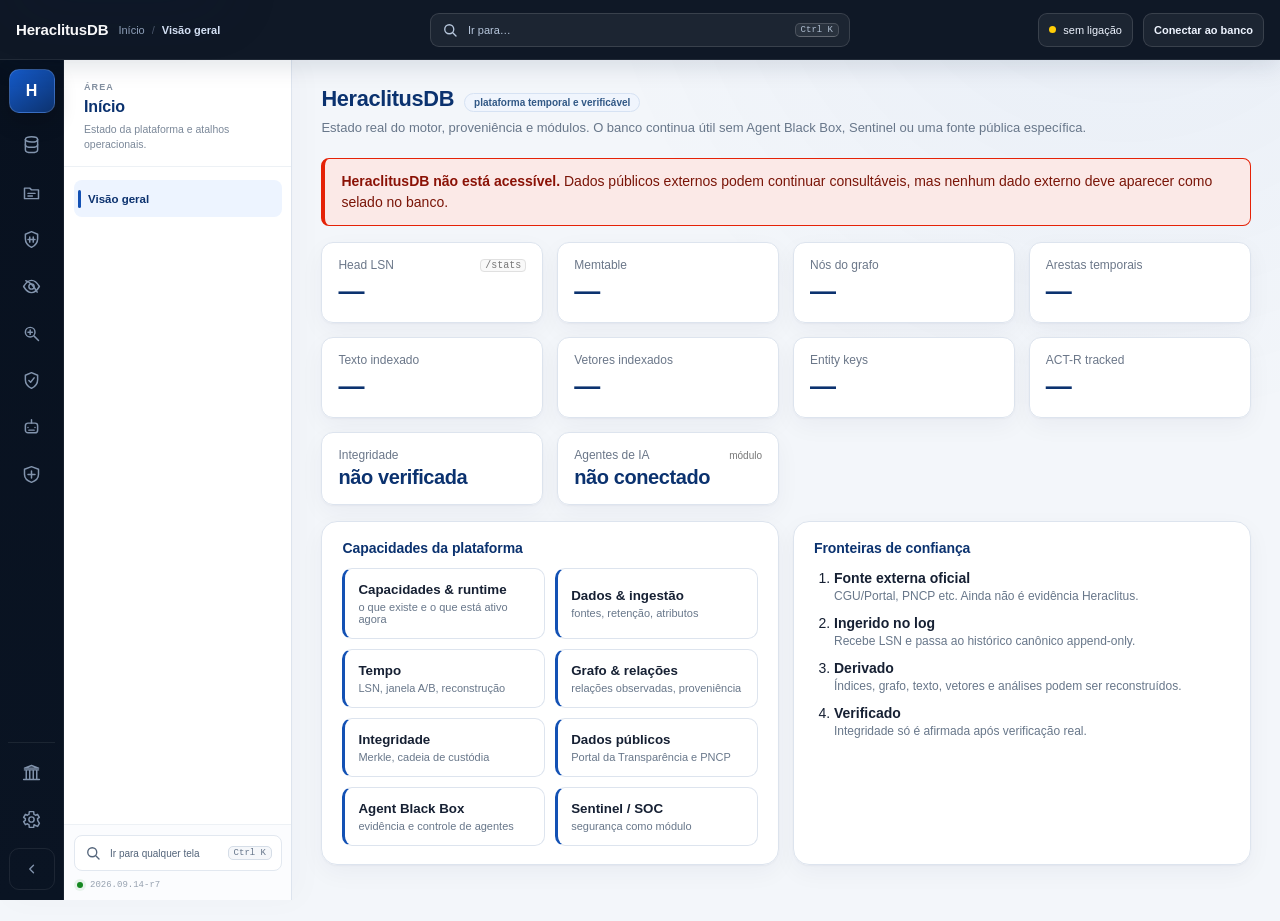
==== commit a1e18585: "GPT-5.6 Sol: load isolated AEB-STREAM stylesheet" ====
--- a/index.html
+++ b/index.html
@@ -4,11 +4,12 @@
   <meta charset="utf-8">
   <meta name="viewport" content="width=device-width, initial-scale=1">
   <meta name="color-scheme" content="light">
-  <meta name="hera-dashboard-release" content="2026.09.14-r6">
+  <meta name="hera-dashboard-release" content="2026.09.14-r7">
   <title>HeraclitusDB · Platform Console</title>
   <link rel="stylesheet" href="css/styles.css">
   <link rel="stylesheet" href="css/platform.css">
   <link rel="stylesheet" href="css/labra-case.css">
+  <link rel="stylesheet" href="css/aeb-case.css">
 </head>
 <body>
   <a class="skip-link" href="#main-content">Ir para o conteúdo principal</a>
@@ -20,4 +21,4 @@
   <button id="nav-backdrop" class="nav-backdrop" type="button" aria-label="Fechar navegação" tabindex="-1"></button>
   <script type="module" src="js/app.js"></script>
 </body>
-</html>
+</html>
--- a/css/aeb-case.css
+++ b/css/aeb-case.css
@@ -0,0 +1,4 @@
+.aeb-case{--aeb-navy:#071d41;--aeb-blue:#1351b4;--aeb-cyan:#00a6d2;--aeb-gold:#ffcd07;--aeb-green:#168821;--aeb-red:#b42318;--aeb-ink:#172b4d;--aeb-muted:#5d6f86;--aeb-border:#d8e2ef;--aeb-soft:#f5f8fc;display:none;color:var(--aeb-ink);padding:0 0 48px}.aeb-case.on{display:block}.aeb-case *{box-sizing:border-box}.aeb-case .aeb-hero{display:grid;grid-template-columns:minmax(0,1.55fr) minmax(300px,.75fr);gap:28px;padding:34px;border:1px solid #cad7e8;border-radius:18px;background:radial-gradient(circle at 78% 18%,rgba(0,166,210,.26),transparent 28%),linear-gradient(135deg,#040b1e 0%,#071d41 52%,#0c326f 100%);color:#fff;box-shadow:0 18px 55px rgba(7,29,65,.14)}.aeb-case .aeb-eyebrow{display:inline-block;margin-bottom:18px;color:#9fdcff;font-size:11px;font-weight:800;letter-spacing:.15em}.aeb-case .aeb-brand{display:flex;gap:16px;align-items:center}.aeb-case .aeb-orbit{display:grid;place-items:center;width:58px;height:58px;border:1px solid rgba(255,255,255,.3);border-radius:50%;color:var(--aeb-gold);font:800 31px/1 ui-monospace,monospace;box-shadow:inset 0 0 0 10px rgba(255,255,255,.035)}.aeb-case .aeb-brand h2{margin:0;color:#fff;font-size:34px;letter-spacing:-.035em}.aeb-case .aeb-brand p{margin:6px 0 0;color:#c7def7;font-size:14px}.aeb-case .aeb-lead{max-width:880px;margin:22px 0 0;color:#e7f1fb;font-size:16px;line-height:1.7}.aeb-case .aeb-actions{display:flex;flex-wrap:wrap;gap:10px;margin-top:24px}.aeb-case .aeb-actions .btn{display:inline-flex;text-decoration:none;background:#fff;color:var(--aeb-navy);border-color:#fff;font-weight:750}.aeb-case .aeb-actions .btn.ghost,.aeb-case .aeb-refresh{background:rgba(255,255,255,.07);color:#fff;border-color:rgba(255,255,255,.28)}.aeb-case .aeb-snapshot{padding:20px;border:1px solid rgba(255,255,255,.16);border-radius:14px;background:rgba(2,9,26,.5);backdrop-filter:blur(9px)}.aeb-case .aeb-snapshot>span{display:block;color:#93afd2;font-size:9px;font-weight:800;letter-spacing:.15em}.aeb-case .aeb-snapshot>strong{display:block;margin-top:7px;color:#fff;font:700 16px/1.3 ui-monospace,monospace}.aeb-case .aeb-snapshot>small{display:block;margin-top:3px;color:#9fb6d1}.aeb-case .aeb-live-grid{display:grid;grid-template-columns:1fr 1fr;gap:9px;margin-top:18px}.aeb-case .aeb-live-grid>div{padding:9px 10px;border:1px solid rgba(255,255,255,.11);border-radius:9px;background:rgba(255,255,255,.05)}.aeb-case .aeb-live-grid span{display:block;color:#91aac7;font-size:10px}.aeb-case .aeb-live-grid strong{display:block;margin-top:4px;color:#fff;font-size:12px;overflow-wrap:anywhere}.aeb-case .aeb-refresh{width:100%;margin-top:12px}.aeb-case .aeb-tabs{position:sticky;top:65px;z-index:8;display:flex;gap:5px;overflow:auto;margin-top:22px;padding:6px;border:1px solid var(--aeb-border);border-radius:12px;background:rgba(255,255,255,.95);box-shadow:0 7px 24px rgba(7,29,65,.06);backdrop-filter:blur(10px)}.aeb-case .aeb-tabs button{flex:0 0 auto;padding:9px 13px;border:0;border-radius:8px;background:transparent;color:var(--aeb-muted);font-size:12px;font-weight:700;cursor:pointer}.aeb-case .aeb-tabs button:hover{background:#edf5ff;color:var(--aeb-blue)}.aeb-case .aeb-tabs button.active{background:var(--aeb-navy);color:#fff}.aeb-case .aeb-panel{display:none;padding-top:28px}.aeb-case .aeb-panel.active{display:block}.aeb-case .aeb-section-head{display:flex;align-items:end;justify-content:space-between;gap:24px;margin-bottom:17px}.aeb-case .aeb-section-head>div>span{display:block;margin-bottom:5px;color:var(--aeb-blue);font-size:10px;font-weight:800;letter-spacing:.14em}.aeb-case .aeb-section-head h3{margin:0;color:var(--aeb-navy);font-size:22px;letter-spacing:-.025em}.aeb-case .aeb-section-head>p{max-width:530px;margin:0;text-align:right;color:var(--aeb-muted);font-size:12px}.aeb-case .aeb-architecture{display:grid;grid-template-columns:minmax(140px,1fr) 24px minmax(140px,1fr) 24px minmax(140px,1fr) 24px minmax(140px,1fr) 24px minmax(140px,1fr);gap:7px;align-items:stretch}.aeb-case .aeb-node{display:flex;flex-direction:column;min-height:142px;padding:17px;border:1px solid var(--aeb-border);border-radius:13px;background:#fff;box-shadow:0 5px 16px rgba(7,29,65,.04)}.aeb-case .aeb-node.accent{border-color:#9db9e8;background:linear-gradient(180deg,#f5f9ff,#e8f2ff)}.aeb-case .aeb-node>span{color:var(--aeb-blue);font-size:9px;font-weight:850;letter-spacing:.14em}.aeb-case .aeb-node strong{margin-top:10px;color:var(--aeb-navy);font-size:14px}.aeb-case .aeb-node small{margin-top:auto;padding-top:14px;color:var(--aeb-muted);font-size:11px;line-height:1.45}.aeb-case .aeb-arrow{display:grid;place-items:center;color:#8ca5c6;font-size:18px}.aeb-case .aeb-summary-grid{display:grid;grid-template-columns:repeat(5,1fr);gap:11px;margin-top:17px}.aeb-case .aeb-summary-grid article{min-height:145px;padding:16px;border:1px solid var(--aeb-border);border-radius:12px;background:#fff}.aeb-case .aeb-summary-grid article>span{font:800 11px ui-monospace,monospace;color:#8193aa}.aeb-case .aeb-summary-grid strong{display:block;margin:15px 0 7px;color:var(--aeb-navy);font-size:16px}.aeb-case .aeb-summary-grid p{margin:0;color:var(--aeb-muted);font-size:11.5px;line-height:1.55}.aeb-case .aeb-boundary{margin-top:17px;border-left:4px solid var(--aeb-gold)}.aeb-case .aeb-boundary p{margin-bottom:0;color:var(--aeb-muted)}.aeb-case .aeb-geo-grid{display:grid;grid-template-columns:repeat(3,1fr);gap:13px}.aeb-case .aeb-geo-grid article{padding:20px;border:1px solid var(--aeb-border);border-radius:14px;background:#fff}.aeb-case .aeb-geo-grid article>span{display:grid;place-items:center;width:34px;height:34px;border-radius:50%;background:#e8f3ff;color:var(--aeb-blue);font-weight:900}.aeb-case .aeb-geo-grid h3{margin:15px 0 7px;color:var(--aeb-navy)}.aeb-case .aeb-geo-grid p{color:var(--aeb-muted);font-size:12px;line-height:1.6}.aeb-case .aeb-geo-grid code{display:block;padding:9px;border-radius:8px;background:#f4f7fb;color:#31577f;font-size:10px;overflow:auto}.aeb-case .aeb-flow{display:flex;align-items:center;justify-content:center;gap:10px;flex-wrap:wrap;margin-top:15px;padding:15px;border:1px solid var(--aeb-border);border-radius:12px;background:var(--aeb-soft);color:#50657d;font-size:11px}.aeb-case .aeb-flow strong{color:var(--aeb-navy)}.aeb-case .aeb-table{background:#fff}.aeb-case .aeb-table td strong{display:block;color:var(--aeb-navy)}.aeb-case .aeb-table td small{display:block;color:#7c8ba0;font-size:9px}.aeb-case .aeb-table code{color:var(--aeb-blue);font-weight:750}.aeb-case .aeb-severity{display:inline-flex;padding:4px 8px;border-radius:999px;background:#fff1ef;color:var(--aeb-red);font-size:10px;font-weight:800}.aeb-case .aeb-cap-grid{display:grid;grid-template-columns:repeat(4,1fr);gap:12px;margin-top:15px}.aeb-case .aeb-cap-grid article{padding:17px;border:1px solid var(--aeb-border);border-radius:12px;background:#fff}.aeb-case .aeb-cap-grid h3{margin:0;color:var(--aeb-navy);font-size:13px}.aeb-case .aeb-cap-grid p{margin:8px 0 0;color:var(--aeb-muted);font-size:11px;line-height:1.55}.aeb-case .aeb-live-message{margin-bottom:13px;padding:11px 13px;border-radius:9px;background:var(--aeb-soft);color:var(--aeb-muted);font-size:11px}.aeb-case .aeb-stations{display:grid;grid-template-columns:repeat(4,1fr);gap:10px;margin-top:14px}.aeb-case .aeb-stations h3{grid-column:1/-1;margin:0 0 2px;color:var(--aeb-navy);font-size:13px}.aeb-case .aeb-stations>div{padding:12px;border:1px solid var(--aeb-border);border-radius:10px;background:#fff}.aeb-case .aeb-stations strong{display:block;color:var(--aeb-navy);font-size:11px}.aeb-case .aeb-stations span{display:block;margin-top:5px;color:var(--aeb-muted);font:10px ui-monospace,monospace}.aeb-case .aeb-file-groups{display:grid;gap:10px}.aeb-case .aeb-file-groups details{overflow:hidden;border:1px solid var(--aeb-border);border-radius:11px;background:#fff}.aeb-case .aeb-file-groups summary{cursor:pointer;display:flex;justify-content:space-between;padding:13px 15px;color:var(--aeb-navy);font-size:12px;font-weight:750}.aeb-case .aeb-file-groups summary span{display:inline-flex;min-width:24px;height:20px;align-items:center;justify-content:center;border-radius:999px;background:#edf3fb;color:var(--aeb-blue);font-size:10px}.aeb-case .aeb-files{display:grid;grid-template-columns:repeat(2,minmax(0,1fr));gap:1px;border-top:1px solid var(--aeb-border);background:#e8eef6}.aeb-case .aeb-file{display:flex;justify-content:space-between;gap:10px;padding:9px 12px;background:#fff;color:#334d6d;text-decoration:none;font:10.5px/1.35 ui-monospace,monospace;overflow:hidden}.aeb-case .aeb-file span:first-child{overflow:hidden;text-overflow:ellipsis;white-space:nowrap}.aeb-case .aeb-file:hover{background:#f2f7ff;color:var(--aeb-blue)}.aeb-case .aeb-command-grid{display:grid;grid-template-columns:repeat(2,1fr);gap:10px;margin-top:14px}.aeb-case .aeb-command-grid article{padding:14px;border:1px solid var(--aeb-border);border-radius:10px;background:#fbfcfe}.aeb-case .aeb-command-grid code{display:block;color:var(--aeb-blue);font-size:10px}.aeb-case .aeb-command-grid span{display:block;margin-top:6px;color:var(--aeb-muted);font-size:11px}.aeb-case .aeb-roadmap{display:grid;grid-template-columns:repeat(4,1fr);gap:12px}.aeb-case .aeb-roadmap article{padding:18px;border:1px solid var(--aeb-border);border-radius:13px;background:#fff}.aeb-case .aeb-roadmap article>span{display:inline-flex;padding:3px 6px;border-radius:5px;font-size:9px;font-weight:850}.aeb-case .aeb-roadmap .done>span{background:#e8f6ea;color:var(--aeb-green)}.aeb-case .aeb-roadmap .todo>span{background:#edf3fa;color:#667b95}.aeb-case .aeb-roadmap h3{margin:13px 0 7px;color:var(--aeb-navy);font-size:13px}.aeb-case .aeb-roadmap p{margin:0;color:var(--aeb-muted);font-size:11px;line-height:1.55}.aeb-case .aeb-roadmap-note{margin-top:15px;border-left:4px solid var(--aeb-cyan)}.aeb-case .aeb-roadmap-note p{margin-bottom:0;color:var(--aeb-muted)}.aeb-case a:focus-visible,.aeb-case button:focus-visible,.aeb-case summary:focus-visible{outline:3px solid #fff;box-shadow:0 0 0 5px var(--aeb-blue);outline-offset:2px}
+@media (max-width:1200px){.aeb-case .aeb-hero{grid-template-columns:1fr}.aeb-case .aeb-architecture{grid-template-columns:1fr 20px 1fr 20px 1fr}.aeb-case .aeb-summary-grid{grid-template-columns:repeat(3,1fr)}.aeb-case .aeb-cap-grid,.aeb-case .aeb-roadmap{grid-template-columns:repeat(2,1fr)}}
+@media (max-width:900px){.aeb-case .aeb-tabs{top:57px}.aeb-case .aeb-section-head{align-items:start;flex-direction:column}.aeb-case .aeb-section-head>p{text-align:left}.aeb-case .aeb-geo-grid{grid-template-columns:1fr}.aeb-case .aeb-stations{grid-template-columns:repeat(2,1fr)}}
+@media (max-width:700px){.aeb-case .aeb-hero{padding:22px}.aeb-case .aeb-brand h2{font-size:27px}.aeb-case .aeb-live-grid,.aeb-case .aeb-summary-grid,.aeb-case .aeb-cap-grid,.aeb-case .aeb-roadmap,.aeb-case .aeb-stations,.aeb-case .aeb-files,.aeb-case .aeb-command-grid{grid-template-columns:1fr}.aeb-case .aeb-architecture{display:block}.aeb-case .aeb-node{min-height:0;margin-bottom:8px}.aeb-case .aeb-arrow{height:24px;transform:rotate(90deg)}}
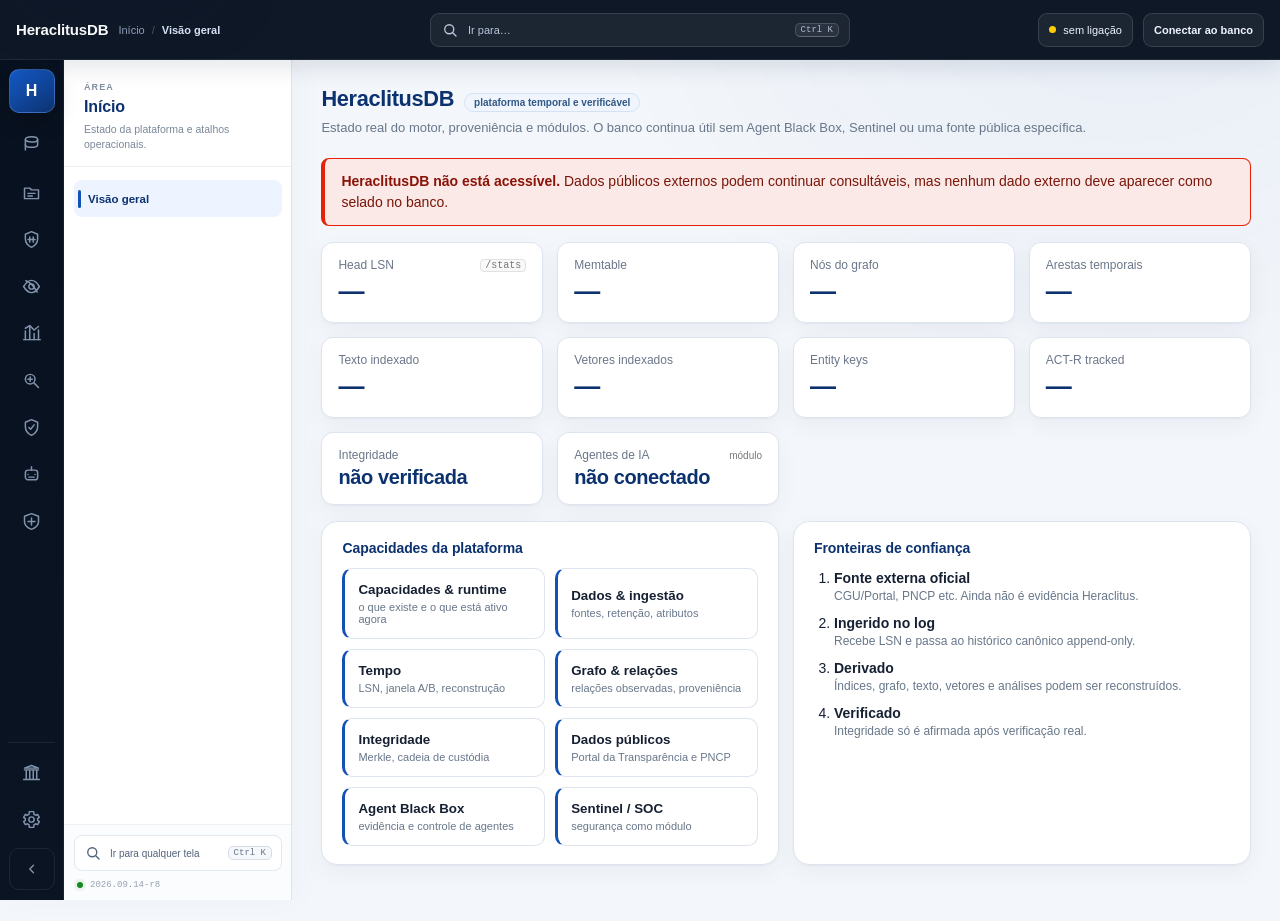
==== commit be3d6dbf: "GPT-5.6 Sol: load isolated CGEE case stylesheet" ====
--- a/index.html
+++ b/index.html
@@ -4,12 +4,13 @@
   <meta charset="utf-8">
   <meta name="viewport" content="width=device-width, initial-scale=1">
   <meta name="color-scheme" content="light">
-  <meta name="hera-dashboard-release" content="2026.09.14-r7">
+  <meta name="hera-dashboard-release" content="2026.09.14-r8">
   <title>HeraclitusDB · Platform Console</title>
   <link rel="stylesheet" href="css/styles.css">
   <link rel="stylesheet" href="css/platform.css">
   <link rel="stylesheet" href="css/labra-case.css">
   <link rel="stylesheet" href="css/aeb-case.css">
+  <link rel="stylesheet" href="css/cgee-case.css">
 </head>
 <body>
   <a class="skip-link" href="#main-content">Ir para o conteúdo principal</a>
--- a/css/cgee-case.css
+++ b/css/cgee-case.css
@@ -0,0 +1,4 @@
+.cgee-case{--cg-navy:#071d41;--cg-blue:#1351b4;--cg-blue2:#0c326f;--cg-green:#168821;--cg-gold:#ffcd07;--cg-red:#b42318;--cg-ink:#172b4d;--cg-muted:#5e7088;--cg-border:#d7e1ed;--cg-soft:#f5f8fc;display:none;color:var(--cg-ink);padding:0 0 48px}.cgee-case.on{display:block}.cgee-case *{box-sizing:border-box}.cgee-case .cgee-hero{position:relative;overflow:hidden;display:grid;grid-template-columns:minmax(0,1.5fr) minmax(300px,.72fr);gap:28px;padding:34px;border:1px solid #c9d8eb;border-radius:18px;background:linear-gradient(132deg,#061932 0%,#0c326f 52%,#1351b4 100%);color:#fff;box-shadow:0 18px 52px rgba(7,29,65,.13)}.cgee-case .cgee-hero:before{content:"";position:absolute;right:-100px;bottom:-170px;width:410px;height:410px;border-radius:50%;border:76px solid rgba(255,205,7,.07)}.cgee-case .cgee-hero-copy,.cgee-case .cgee-status{position:relative;z-index:1}.cgee-case .cgee-eyebrow{display:inline-block;margin-bottom:18px;font-size:10px;font-weight:850;letter-spacing:.16em;color:#b9d4ff}.cgee-case .cgee-brand{display:flex;align-items:center;gap:16px}.cgee-case .cgee-mark{display:grid;place-items:center;width:58px;height:58px;border-radius:16px;background:linear-gradient(145deg,var(--cg-gold),#ffe37d);color:var(--cg-navy);font:900 25px/1 ui-monospace,monospace;box-shadow:inset 0 0 0 1px rgba(255,255,255,.5)}.cgee-case .cgee-brand h2{margin:0;color:#fff;font-size:33px;letter-spacing:-.035em}.cgee-case .cgee-brand p{margin:6px 0 0;color:#d6e6ff;font-size:14px}.cgee-case .cgee-lead{max-width:890px;margin:22px 0 0;color:#e9f2ff;font-size:15.5px;line-height:1.72}.cgee-case .cgee-actions{display:flex;gap:10px;flex-wrap:wrap;margin-top:24px}.cgee-case .cgee-actions .btn{display:inline-flex;text-decoration:none;background:#fff;color:var(--cg-navy);border-color:#fff;font-weight:750}.cgee-case .cgee-actions .btn.ghost{background:rgba(255,255,255,.08);color:#fff;border-color:rgba(255,255,255,.28)}.cgee-case .cgee-status{padding:20px;border:1px solid rgba(255,255,255,.18);border-radius:14px;background:rgba(2,18,43,.43);backdrop-filter:blur(10px)}.cgee-case .cgee-status>span{display:block;color:#abc5e8;font-size:9px;font-weight:850;letter-spacing:.16em}.cgee-case .cgee-status>strong{display:block;margin-top:7px;color:#fff;font:750 16px ui-monospace,monospace}.cgee-case .cgee-status>small{display:block;margin-top:3px;color:#9fb6d7}.cgee-case .cgee-live-grid{display:grid;grid-template-columns:1fr 1fr;gap:9px;margin-top:18px}.cgee-case .cgee-live-grid>div{min-width:0;padding:10px 11px;border:1px solid rgba(255,255,255,.12);border-radius:9px;background:rgba(255,255,255,.055)}.cgee-case .cgee-live-grid span{display:block;color:#9fb5d3;font-size:10px}.cgee-case .cgee-live-grid strong{display:block;margin-top:4px;color:#fff;font-size:12px;overflow-wrap:anywhere}.cgee-case .cgee-refresh{width:100%;margin-top:12px;background:transparent;color:#fff;border-color:rgba(255,255,255,.24)}.cgee-case .cgee-tabs{position:sticky;top:65px;z-index:8;display:flex;gap:5px;overflow:auto;margin:22px 0 0;padding:6px;border:1px solid var(--cg-border);border-radius:12px;background:rgba(255,255,255,.95);box-shadow:0 7px 24px rgba(7,29,65,.06);backdrop-filter:blur(10px)}.cgee-case .cgee-tabs button{flex:0 0 auto;padding:9px 13px;border:0;border-radius:8px;background:transparent;color:var(--cg-muted);font-size:12px;font-weight:750;cursor:pointer}.cgee-case .cgee-tabs button:hover{background:#eef4fd;color:var(--cg-blue)}.cgee-case .cgee-tabs button.active{background:var(--cg-navy);color:#fff}.cgee-case .cgee-panel{display:none;padding-top:28px}.cgee-case .cgee-panel.active{display:block}.cgee-case .cgee-section-head{display:flex;align-items:end;justify-content:space-between;gap:24px;margin-bottom:17px}.cgee-case .cgee-section-head>div>span{display:block;margin-bottom:5px;color:var(--cg-blue);font-size:10px;font-weight:850;letter-spacing:.14em}.cgee-case .cgee-section-head h3{margin:0;color:var(--cg-navy);font-size:22px;letter-spacing:-.025em}.cgee-case .cgee-section-head>p{max-width:550px;margin:0;text-align:right;color:var(--cg-muted);font-size:12px;line-height:1.55}.cgee-case .cgee-architecture{display:grid;grid-template-columns:minmax(150px,1.1fr) 22px minmax(140px,.9fr) 22px minmax(150px,1fr) 22px minmax(140px,.9fr) 22px minmax(150px,1fr);gap:7px;align-items:stretch}.cgee-case .cgee-node{display:flex;flex-direction:column;min-height:145px;padding:17px;border:1px solid var(--cg-border);border-radius:13px;background:#fff;box-shadow:0 5px 16px rgba(7,29,65,.035)}.cgee-case .cgee-node.accent{border-color:#93b4e9;background:linear-gradient(180deg,#f8fbff,#eaf2ff)}.cgee-case .cgee-node>span{color:var(--cg-blue);font-size:9px;font-weight:850;letter-spacing:.13em}.cgee-case .cgee-node strong{margin-top:10px;color:var(--cg-navy);font-size:13px}.cgee-case .cgee-node small{margin-top:auto;padding-top:14px;color:var(--cg-muted);font-size:11px;line-height:1.5}.cgee-case .cgee-arrow{display:grid;place-items:center;color:#89a3c6;font-size:18px}.cgee-case .cgee-cap-grid{display:grid;grid-template-columns:repeat(4,minmax(0,1fr));gap:12px;margin-top:16px}.cgee-case .cgee-cap{min-height:130px;padding:17px;border:1px solid var(--cg-border);border-radius:12px;background:#fff}.cgee-case .cgee-cap strong{color:var(--cg-navy);font-size:13px}.cgee-case .cgee-cap p{margin:8px 0 0;color:var(--cg-muted);font-size:11.5px;line-height:1.55}.cgee-case .cgee-boundary-grid{display:grid;grid-template-columns:repeat(3,1fr);gap:12px;margin-top:16px}.cgee-case .cgee-boundary-grid article{padding:18px;border:1px solid var(--cg-border);border-radius:12px;background:#fff}.cgee-case .cgee-boundary-grid article.real{border-top:4px solid var(--cg-green)}.cgee-case .cgee-boundary-grid article.sealed{border-top:4px solid var(--cg-blue)}.cgee-case .cgee-boundary-grid article.demo{border-top:4px solid var(--cg-gold)}.cgee-case .cgee-boundary-grid span{font-size:9px;font-weight:850;letter-spacing:.12em;color:var(--cg-muted)}.cgee-case .cgee-boundary-grid strong{display:block;margin-top:7px;color:var(--cg-navy)}.cgee-case .cgee-boundary-grid p{margin:7px 0 0;color:var(--cg-muted);font-size:11.5px;line-height:1.55}.cgee-case .cgee-temporal{padding:20px;border:1px solid var(--cg-border);border-radius:14px;background:#fff}.cgee-case .cgee-temporal-toolbar{display:grid;grid-template-columns:1fr auto auto;gap:18px;align-items:end}.cgee-case .cgee-mini-label{display:block;margin-bottom:6px;color:var(--cg-muted);font-size:9px;font-weight:850;letter-spacing:.13em}.cgee-case .cgee-years{display:flex;gap:6px;flex-wrap:wrap}.cgee-case .cgee-years button{padding:6px 11px;border:1px solid #c9d5e4;border-radius:999px;background:#fff;color:var(--cg-muted);font-size:11px;font-weight:750;cursor:pointer}.cgee-case .cgee-years button:hover{border-color:var(--cg-blue);color:var(--cg-blue)}.cgee-case .cgee-years button.active{border-color:var(--cg-blue);background:var(--cg-blue);color:#fff}.cgee-case .cgee-asof{display:grid;grid-template-columns:auto auto;column-gap:8px;align-items:baseline;min-width:180px}.cgee-case .cgee-asof>span{grid-column:1;color:var(--cg-muted);font-size:9px;font-weight:800;letter-spacing:.1em}.cgee-case .cgee-asof>strong{grid-column:2;color:var(--cg-blue);font:800 15px ui-monospace,monospace}.cgee-case .cgee-asof>small{grid-column:1/3;margin-top:2px;text-align:right;color:#8190a3}.cgee-case .cgee-slider{width:100%;margin:20px 0 14px;accent-color:var(--cg-blue)}.cgee-case .cgee-progress-grid{display:grid;grid-template-columns:1fr 1fr;gap:12px}.cgee-case .cgee-progress-grid article{padding:13px;border:1px solid #e1e8f1;border-radius:10px;background:#fafcff}.cgee-case .cgee-progress-grid article>div:first-child{display:flex;justify-content:space-between;gap:12px;align-items:center}.cgee-case .cgee-progress-grid span{color:var(--cg-muted);font-size:10px}.cgee-case .cgee-progress-grid strong{color:var(--cg-navy);font-size:12px}.cgee-case .cgee-bar{height:6px;margin-top:10px;border-radius:999px;background:#e8edf4;overflow:hidden}.cgee-case .cgee-bar i{display:block;height:100%;width:0;border-radius:inherit;background:linear-gradient(90deg,#1351b4,#4d8be8);transition:width .12s linear}.cgee-case .cgee-bar.value i{background:linear-gradient(90deg,#168821,#58b862)}.cgee-case .cgee-heatmaps{display:grid;gap:16px;margin-top:20px}.cgee-case .cgee-heatmap-year{padding:14px;border:1px solid #e1e8f1;border-radius:11px;background:#fbfcfe;overflow:hidden}.cgee-case .cgee-heatmap-title{display:flex;align-items:center;justify-content:space-between;gap:12px;margin-bottom:11px}.cgee-case .cgee-heatmap-title strong{color:var(--cg-navy);font-size:13px}.cgee-case .cgee-heatmap-title span{color:var(--cg-muted);font-size:10px}.cgee-case .cgee-hm-wrap{display:flex;gap:8px;overflow-x:auto;padding-bottom:3px}.cgee-case .cgee-weekdays{display:grid;grid-template-rows:repeat(7,12px);gap:3px;flex:0 0 auto;color:#8a98aa;font-size:8px;line-height:12px}.cgee-case .cgee-hm-grid{display:grid;grid-template-rows:repeat(7,12px);grid-auto-flow:column;grid-auto-columns:12px;gap:3px;min-width:max-content}.cgee-case .cgee-hm-cell{width:12px;height:12px;border-radius:2px;background:#ebedf0;box-shadow:inset 0 0 0 1px rgba(27,31,35,.04)}.cgee-case .cgee-hm-cell.blank{visibility:hidden}.cgee-case .cgee-hm-cell.l0,.cgee-case .cgee-hm-legend i.l0{background:#ebedf0}.cgee-case .cgee-hm-cell.l1,.cgee-case .cgee-hm-legend i.l1{background:#9be9a8}.cgee-case .cgee-hm-cell.l2,.cgee-case .cgee-hm-legend i.l2{background:#40c463}.cgee-case .cgee-hm-cell.l3,.cgee-case .cgee-hm-legend i.l3{background:#30a14e}.cgee-case .cgee-hm-cell.l4,.cgee-case .cgee-hm-legend i.l4{background:#216e39}.cgee-case .cgee-hm-cell.future{opacity:.38}.cgee-case .cgee-hm-legend{display:flex;justify-content:flex-end;align-items:center;gap:4px;margin-top:9px;color:#8290a2;font-size:9px}.cgee-case .cgee-hm-legend i{display:block;width:10px;height:10px;border-radius:2px}.cgee-case .cgee-empty{padding:22px;border:1px dashed #cbd7e6;border-radius:10px;background:#fafcff;color:var(--cg-muted);font-size:12px;text-align:center}.cgee-case .cgee-table-card{margin-top:14px;border:1px solid var(--cg-border);border-radius:13px;background:#fff;overflow:hidden}.cgee-case .cgee-table-head{display:flex;justify-content:space-between;gap:12px;padding:13px 16px;border-bottom:1px solid var(--cg-border)}.cgee-case .cgee-table-head strong{color:var(--cg-navy);font-size:12px}.cgee-case .cgee-table-head span{color:var(--cg-muted);font-size:10px}.cgee-case .cgee-table-card table{width:100%;border-collapse:collapse;font-size:11px}.cgee-case .cgee-table-card th,.cgee-case .cgee-table-card td{padding:9px 10px;border-bottom:1px solid #edf1f6;text-align:left}.cgee-case .cgee-table-card th{background:#f7f9fc;color:#667990;font-size:9px;text-transform:uppercase;letter-spacing:.06em}.cgee-case .cgee-table-card td.num{text-align:right;font-weight:700;white-space:nowrap}.cgee-case .cgee-table-card code{color:var(--cg-blue)}.cgee-case .cgee-why-grid{display:grid;grid-template-columns:1.3fr .7fr;gap:14px}.cgee-case .cgee-why-grid>article{padding:20px;border:1px solid var(--cg-border);border-radius:13px;background:#fff}.cgee-case .cgee-why-grid h3{margin:0;color:var(--cg-navy);font-size:16px}.cgee-case .cgee-why-grid p{color:var(--cg-muted);font-size:12px;line-height:1.55}.cgee-case .cgee-query{display:flex;gap:8px}.cgee-case .cgee-query input{min-width:0;flex:1;padding:10px 12px;border:1px solid #cbd6e4;border-radius:7px;font:inherit}.cgee-case .cgee-result{margin-top:13px;padding:12px;border-radius:9px;background:var(--cg-soft);font-size:11px;line-height:1.55}.cgee-case .cgee-result.error{background:#fff2f0;color:#912018}.cgee-case .cgee-why-event{display:grid;grid-template-columns:repeat(4,1fr);gap:7px}.cgee-case .cgee-why-event>div{padding:8px;border-radius:7px;background:#fff}.cgee-case .cgee-why-event span{display:block;color:#7a8b9f;font-size:9px}.cgee-case .cgee-why-event strong{display:block;margin-top:3px;color:var(--cg-navy);font-size:10px;overflow-wrap:anywhere}.cgee-case .cgee-shield{display:flex;flex-direction:column;align-items:center;justify-content:center;min-height:145px;margin:14px 0;padding:16px;border:2px solid #cfd8e3;border-radius:12px;background:#fafbfc;text-align:center}.cgee-case .cgee-shield>span{display:grid;place-items:center;width:45px;height:45px;border-radius:50%;background:#e8edf3;color:#68798e;font-size:25px}.cgee-case .cgee-shield strong{margin-top:8px;color:var(--cg-navy)}.cgee-case .cgee-shield small{margin-top:3px;color:var(--cg-muted)}.cgee-case .cgee-shield.ok{border-color:#64b36d;background:#eef8ef}.cgee-case .cgee-shield.ok>span{background:#d9f0dc;color:var(--cg-green)}.cgee-case .cgee-shield.bad{border-color:#e38a7e;background:#fff1ef}.cgee-case .cgee-shield.bad>span{background:#f9d8d3;color:var(--cg-red)}.cgee-case .cgee-shield.checking{border-color:#8cb1e7;background:#f2f7ff}.cgee-case .cgee-ingest-grid{display:grid;grid-template-columns:repeat(5,1fr);gap:11px}.cgee-case .cgee-ingest-grid article{min-height:155px;padding:16px;border:1px solid var(--cg-border);border-radius:12px;background:#fff}.cgee-case .cgee-ingest-grid article>span{font:850 10px ui-monospace,monospace;color:#8997a9}.cgee-case .cgee-ingest-grid strong{display:block;margin:15px 0 7px;color:var(--cg-navy)}.cgee-case .cgee-ingest-grid p{margin:0;color:var(--cg-muted);font-size:11px;line-height:1.55}.cgee-case .cgee-schema{margin-top:14px;padding:18px;border:1px solid var(--cg-border);border-radius:12px;background:#fff}.cgee-case .cgee-schema h3{margin:0 0 12px;color:var(--cg-navy);font-size:14px}.cgee-case .cgee-schema pre{overflow:auto;margin:0;padding:14px;border-radius:9px;background:#071d41;color:#dce9ff;font:11px/1.55 ui-monospace,SFMono-Regular,Consolas,monospace}.cgee-case .cgee-project-grid{display:grid;gap:10px}.cgee-case .cgee-project-grid details{border:1px solid var(--cg-border);border-radius:11px;background:#fff;overflow:hidden}.cgee-case .cgee-project-grid summary{display:flex;justify-content:space-between;gap:12px;padding:13px 15px;cursor:pointer;color:var(--cg-navy);font-size:12px;font-weight:750}.cgee-case .cgee-project-grid summary span{display:inline-flex;align-items:center;justify-content:center;min-width:24px;height:20px;border-radius:999px;background:#edf3fb;color:var(--cg-blue);font-size:10px}.cgee-case .cgee-files{display:grid;grid-template-columns:repeat(2,minmax(0,1fr));gap:1px;border-top:1px solid var(--cg-border);background:#e6edf5}.cgee-case .cgee-file{display:flex;align-items:center;justify-content:space-between;gap:10px;padding:9px 12px;background:#fff;color:#385270;text-decoration:none;font:10.5px/1.35 ui-monospace,monospace}.cgee-case .cgee-file span:first-child{overflow:hidden;text-overflow:ellipsis;white-space:nowrap}.cgee-case .cgee-file:hover{background:#f2f7ff;color:var(--cg-blue)}.cgee-case .cgee-project-notes{display:grid;grid-template-columns:repeat(3,1fr);gap:12px;margin-top:14px}.cgee-case .cgee-project-notes article{padding:16px;border:1px solid var(--cg-border);border-radius:11px;background:var(--cg-soft)}.cgee-case .cgee-project-notes strong{color:var(--cg-navy);font:700 12px ui-monospace,monospace}.cgee-case .cgee-project-notes p{margin:7px 0 0;color:var(--cg-muted);font-size:11px;line-height:1.55}.cgee-case a:focus-visible,.cgee-case button:focus-visible,.cgee-case input:focus-visible,.cgee-case summary:focus-visible{outline:3px solid #fff;box-shadow:0 0 0 5px var(--cg-blue);outline-offset:2px}.cgee-case .muted{color:var(--cg-muted)}
+@media(max-width:1200px){.cgee-case .cgee-hero{grid-template-columns:1fr}.cgee-case .cgee-architecture{grid-template-columns:1fr 20px 1fr 20px 1fr}.cgee-case .cgee-architecture .cgee-arrow:nth-of-type(4){display:none}.cgee-case .cgee-cap-grid{grid-template-columns:repeat(2,1fr)}.cgee-case .cgee-ingest-grid{grid-template-columns:repeat(3,1fr)}}
+@media(max-width:900px){.cgee-case .cgee-tabs{top:57px}.cgee-case .cgee-section-head{align-items:start;flex-direction:column}.cgee-case .cgee-section-head>p{text-align:left}.cgee-case .cgee-temporal-toolbar{grid-template-columns:1fr auto}.cgee-case .cgee-asof{grid-column:1/3}.cgee-case .cgee-why-grid{grid-template-columns:1fr}.cgee-case .cgee-project-notes{grid-template-columns:1fr}}
+@media(max-width:700px){.cgee-case .cgee-hero{padding:24px 18px}.cgee-case .cgee-brand{align-items:flex-start}.cgee-case .cgee-brand h2{font-size:27px}.cgee-case .cgee-live-grid,.cgee-case .cgee-progress-grid,.cgee-case .cgee-cap-grid,.cgee-case .cgee-boundary-grid,.cgee-case .cgee-ingest-grid,.cgee-case .cgee-files{grid-template-columns:1fr}.cgee-case .cgee-architecture{grid-template-columns:1fr}.cgee-case .cgee-arrow{transform:rotate(90deg);min-height:18px}.cgee-case .cgee-why-event{grid-template-columns:1fr 1fr}.cgee-case .cgee-query{flex-direction:column}}
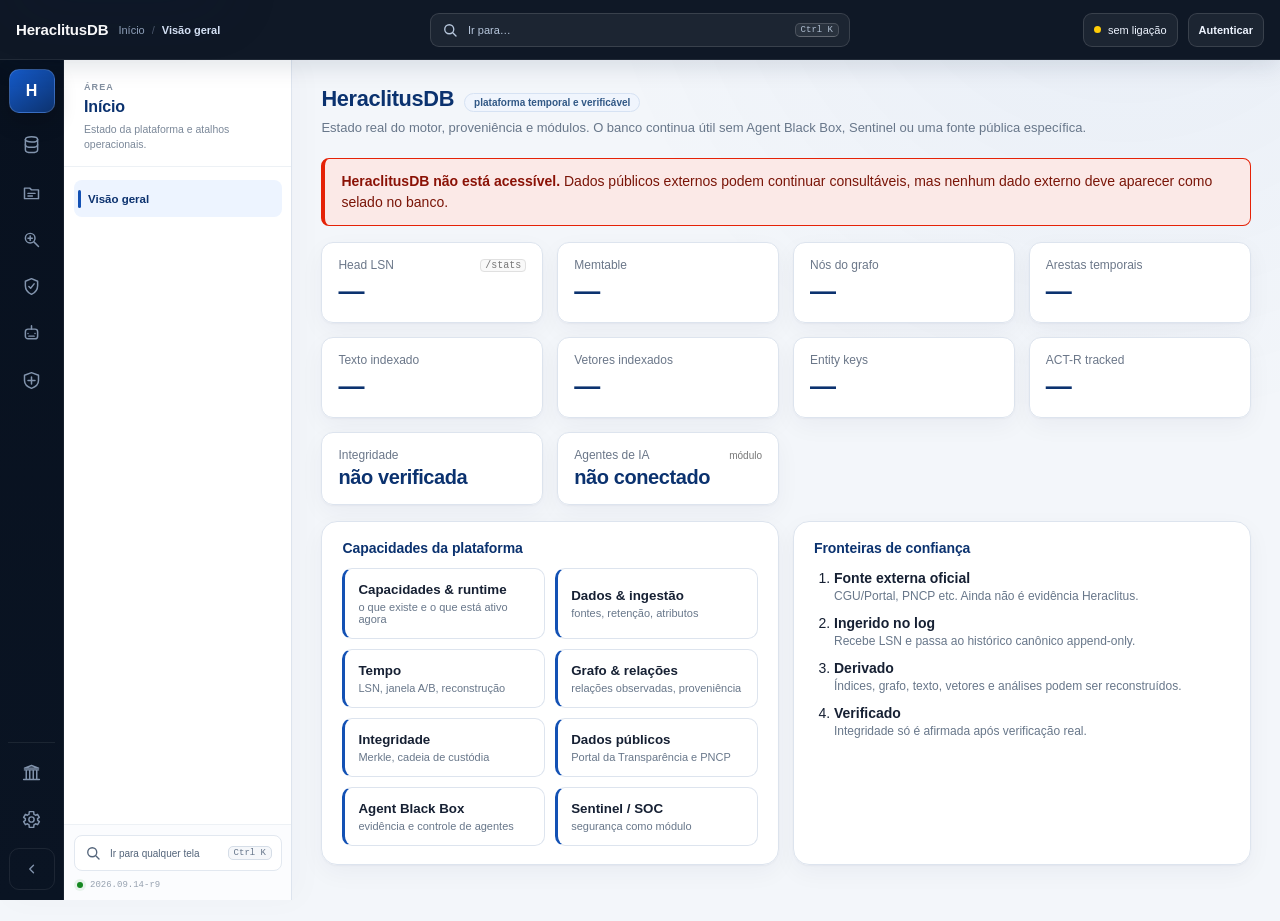
==== commit 35f6af87: "GPT-5.6 Sol: load R9 shell corrections" ====
--- a/index.html
+++ b/index.html
@@ -4,13 +4,14 @@
   <meta charset="utf-8">
   <meta name="viewport" content="width=device-width, initial-scale=1">
   <meta name="color-scheme" content="light">
-  <meta name="hera-dashboard-release" content="2026.09.14-r8">
+  <meta name="hera-dashboard-release" content="2026.09.14-r9">
   <title>HeraclitusDB · Platform Console</title>
   <link rel="stylesheet" href="css/styles.css">
   <link rel="stylesheet" href="css/platform.css">
   <link rel="stylesheet" href="css/labra-case.css">
   <link rel="stylesheet" href="css/aeb-case.css">
   <link rel="stylesheet" href="css/cgee-case.css">
+  <link rel="stylesheet" href="css/r9.css">
 </head>
 <body>
   <a class="skip-link" href="#main-content">Ir para o conteúdo principal</a>
--- a/css/r9.css
+++ b/css/r9.css
@@ -0,0 +1,22 @@
+/* R9 audit fixes: use-case hub, faithful case workspaces, temporal workbench, auth gate. */
+.cases-hub .usecase-grid{display:grid;grid-template-columns:repeat(3,minmax(0,1fr));gap:16px;margin:18px 0 28px}.usecase-card{position:relative;display:flex;flex-direction:column;min-height:340px;padding:20px;border:1px solid var(--line);border-radius:16px;background:#fff;box-shadow:0 6px 20px rgba(7,29,65,.06);overflow:hidden}.usecase-card:before{content:'';position:absolute;inset:0 0 auto;height:5px;background:var(--azul)}.usecase-cyan:before{background:linear-gradient(90deg,#06b6d4,#8b5cf6)}.usecase-space:before{background:linear-gradient(90deg,#071d41,#ffcd07)}.usecase-budget:before{background:linear-gradient(90deg,#168821,#ffcd07,#1351b4)}.usecase-card-top,.usecase-meta,.usecase-actions{display:flex;gap:10px;align-items:center;justify-content:space-between}.usecase-kicker{font-size:10px;letter-spacing:.12em;font-weight:800;color:var(--azul)}.usecase-snapshot{font:11px ui-monospace,monospace;color:var(--muted)}.usecase-card h3{font-size:23px;margin:18px 0 4px;color:var(--azul-esc)}.usecase-card>p{color:var(--muted);min-height:42px}.usecase-capabilities{display:flex;gap:6px;flex-wrap:wrap;margin:12px 0 18px}.usecase-capabilities span{font-size:11px;padding:5px 8px;border-radius:20px;background:var(--azul-bg);color:var(--azul-esc)}.usecase-meta{margin-top:auto;align-items:flex-start;flex-direction:column;font-size:11px;color:var(--muted);padding:12px 0;border-top:1px solid var(--line)}.usecase-actions{justify-content:flex-start;flex-wrap:wrap}.cases-divider{display:flex;align-items:center;gap:12px;margin-top:34px;font-size:11px;font-weight:800;letter-spacing:.12em;color:var(--muted)}.cases-divider:after{content:'';height:1px;background:var(--line);flex:1}.cases-core-head{display:flex;align-items:center;justify-content:space-between;gap:16px}.cases-core-head p{margin:4px 0 0;color:var(--muted)}
+
+.origin-case-header{display:flex;justify-content:space-between;align-items:flex-start;gap:20px;padding:22px 24px;border-radius:16px 16px 0 0;color:#fff}.origin-case-header h2{margin:4px 0;font-size:25px;color:inherit}.origin-case-header p{margin:0;opacity:.82}.origin-case-kicker{font-size:10px;font-weight:800;letter-spacing:.14em;opacity:.75}.origin-case-status{display:flex;gap:8px;flex-wrap:wrap;justify-content:flex-end}.origin-case-status span{font-size:11px;border:1px solid #ffffff35;background:#ffffff12;padding:6px 9px;border-radius:20px}.origin-truth-banner{padding:11px 15px;border:1px solid #cbd5e1;border-left:4px solid var(--azul);background:#f8fafc;font-size:12px;line-height:1.55}.origin-tabs{display:flex;gap:0;overflow:auto;border:1px solid var(--line);border-top:0;background:#fff}.origin-tabs button{border:0;border-bottom:3px solid transparent;background:#fff;color:#475569;padding:13px 16px;font:600 12px/1.2 inherit;white-space:nowrap;cursor:pointer}.origin-tabs button:hover{background:#f7f9fc}.origin-tabs button.active{color:var(--azul);border-bottom-color:var(--azul);background:#eef4ff}.origin-tabs button span{margin-left:5px;border-radius:20px;padding:1px 6px;background:#ef4444;color:#fff;font-size:10px}.origin-demo-label{font-size:10px;font-weight:800;letter-spacing:.1em;color:#8a5b00;background:#fff4d6;border:1px solid #ead18c;padding:8px 12px;margin-bottom:12px;border-radius:6px}.origin-runtime-head,.origin-project-head{display:flex;justify-content:space-between;gap:20px;align-items:center;margin-bottom:12px}.origin-runtime-head h3,.origin-project-head h3{margin:0;color:var(--azul-esc)}.origin-runtime-head p,.origin-project-head p{margin:3px 0;color:var(--muted)}.origin-runtime-head code{background:#0b1729;color:#d8e5ff;padding:9px 12px;border-radius:8px;white-space:nowrap}.origin-runtime-frame{width:100%;height:720px;border:1px solid #cbd5e1;border-radius:12px;background:#fff}.origin-file-grid{display:grid;grid-template-columns:repeat(3,minmax(0,1fr));gap:7px}.origin-file-grid a{display:flex;align-items:center;justify-content:space-between;gap:8px;padding:9px 10px;border:1px solid var(--line);border-radius:7px;background:#fff;text-decoration:none;color:var(--ink);font:11px ui-monospace,monospace}.origin-file-grid a:hover{border-color:var(--azul);color:var(--azul)}
+
+/* LABRA source-faithful dark workspace */
+.labra-origin-header{background:radial-gradient(circle at 20% 0,#123047 0,#070b14 42%,#0d121e 100%)}.labra-origin-view{display:none;background:#070b14;color:#e2e8f0;padding:18px;border:1px solid #182235;border-top:0;min-height:600px}.labra-origin-view.active{display:block}.labra-origin-view h3{color:#e2e8f0}.labra-origin-tabs{background:#070b14;border-color:#182235}.labra-origin-tabs button{background:#070b14;color:#64748b;border-color:transparent}.labra-origin-tabs button:hover{background:#0d121e;color:#e2e8f0}.labra-origin-tabs button.active{background:#07131d;color:#06b6d4;border-bottom-color:#06b6d4}.labra-alert-layout{display:grid;grid-template-columns:minmax(330px,1.1fr) minmax(300px,.9fr);gap:16px}.labra-alert-list{display:grid;gap:9px}.labra-alert-card{display:block;width:100%;text-align:left;border:1px solid #ffffff12;border-left:3px solid #8b5cf6;border-radius:12px;background:#0d121ecc;color:#e2e8f0;padding:13px;cursor:pointer}.labra-alert-card.sev-critica{border-left-color:#ef4444}.labra-alert-card.sev-alta{border-left-color:#f59e0b}.labra-alert-card.selected{box-shadow:0 0 0 1px #06b6d4,0 8px 24px #0006}.labra-alert-card>div:first-child{display:flex;justify-content:space-between;gap:10px}.labra-alert-card strong{font-size:13px}.labra-alert-card>div span{font-size:10px;color:#94a3b8}.labra-alert-card p{font-size:11px;color:#94a3b8;margin:7px 0}.labra-alert-meta{display:flex;gap:10px;flex-wrap:wrap;font-size:10px;color:#06b6d4}.labra-alert-detail{border:1px solid #ffffff12;border-radius:14px;background:#0d121ecc;padding:18px;min-height:360px}.labra-alert-detail h3{font-size:18px;margin:10px 0}.labra-alert-detail p{color:#94a3b8}.labra-alert-detail dl{display:grid;grid-template-columns:130px 1fr;gap:8px;font-size:12px}.labra-alert-detail dt{color:#64748b}.labra-alert-detail dd{margin:0}.labra-severity{display:inline-block;padding:3px 8px;border-radius:20px;font-size:10px;font-weight:800}.labra-severity.sev-critica{background:#ef444422;color:#ff7777}.labra-severity.sev-alta{background:#f59e0b22;color:#ffc45e}.labra-severity.sev-media{background:#8b5cf622;color:#bb9cff}.labra-custody{margin-top:16px;padding:11px;border-left:3px solid #06b6d4;background:#06b6d410;display:grid;gap:4px;font-size:11px}.labra-relation-graph{height:600px;position:relative;border:1px solid #ffffff12;border-radius:14px;background:radial-gradient(circle at center,#0f1f31,#070b14 70%);overflow:hidden}.labra-relation-graph svg{position:absolute;inset:0;width:100%;height:100%}.labra-relation-graph line{stroke:#ef444499;stroke-width:.45;stroke-dasharray:2 1}.labra-relation-graph text{fill:#64748b;font-size:2px}.labra-graph-node{position:absolute;transform:translate(-50%,-50%);display:grid;place-items:center;gap:2px;width:92px;min-height:72px;border:1px solid #ffffff18;border-radius:14px;background:#0d121ef2;color:#e2e8f0;cursor:pointer}.labra-graph-node>span{font-size:20px;color:#06b6d4}.labra-graph-node.type-company>span{color:#8b5cf6}.labra-graph-node.type-offshore>span{color:#ef4444}.labra-graph-node.type-bank>span{color:#f59e0b}.labra-graph-node strong{font-size:10px;text-align:center}.labra-graph-node small{font-size:8px;color:#64748b}.labra-graph-legend{position:absolute;right:15px;bottom:15px;padding:8px 10px;border-radius:8px;background:#0008;color:#94a3b8;font-size:10px}.labra-directive-grid{display:grid;grid-template-columns:1fr 1fr;gap:16px}.labra-directive-grid>div{display:grid;gap:12px;border:1px solid #ffffff12;background:#0d121ecc;border-radius:14px;padding:18px}.labra-directive-grid label{display:grid;gap:6px;font-size:11px;color:#94a3b8}.labra-directive-grid input[type=text],.labra-directive-grid textarea{background:#ffffff09;border:1px solid #ffffff16;border-radius:8px;color:#e2e8f0;padding:10px;font:inherit}.labra-directive-grid textarea{min-height:120px}.labra-directive-grid fieldset{border:1px solid #ffffff12;border-radius:10px}.labra-pattern-choice{display:flex!important;grid-template-columns:auto 1fr!important;align-items:center;gap:8px!important;padding:6px}.labra-audit-preview{white-space:pre-wrap;background:#0008;border-left:3px solid #06b6d4;border-radius:8px;padding:12px;color:#d5e6f8}.labra-explorer-grid{display:grid;grid-template-columns:280px 1fr;grid-template-rows:420px 130px;gap:12px}.labra-explorer-grid>aside,.labra-causal-canvas,.labra-river{border:1px solid #ffffff12;background:#0d121ecc;border-radius:14px;padding:14px}.labra-explorer-grid aside{display:grid;align-content:start;gap:8px;overflow:auto}.labra-explorer-grid aside button{border:1px solid #ffffff12;background:#ffffff06;color:#e2e8f0;text-align:left;border-radius:8px;padding:9px}.labra-explorer-grid aside small{display:block;color:#64748b;margin-top:3px}.labra-causal-canvas{position:relative}.causal-node{position:absolute;padding:11px 14px;border-radius:40px;border:1px solid #06b6d4;background:#06141c;color:#dff9ff}.causal-node.debtor{left:10%;top:45%}.causal-node.company{left:43%;top:52%;border-color:#8b5cf6}.causal-node.offshore{left:75%;top:28%;border-color:#ef4444;color:#ffaaaa}.causal-line{position:absolute;height:2px;background:#64748b;transform-origin:left center}.causal-line.one{left:22%;top:50%;width:25%;transform:rotate(9deg)}.causal-line.two{left:54%;top:54%;width:25%;transform:rotate(-27deg);background:#ef4444}.labra-causal-canvas>span{position:absolute;right:15px;bottom:15px;color:#64748b;font-size:10px}.labra-river{grid-column:1/-1}.labra-river-track{position:relative;height:54px;margin:22px 18px 0;border-top:2px solid #26354d}.labra-river-event{position:absolute;top:-7px;width:13px;height:13px;border-radius:50%;border:2px solid #070b14;background:#06b6d4;cursor:pointer}.labra-river-event.danger{background:#ef4444}.labra-river-event.active{box-shadow:0 0 0 5px #ef444433}.labra-origin-view .origin-file-grid a{background:#0d121e;border-color:#ffffff12;color:#cbd5e1}
+
+/* AEB */
+.aeb-origin-header{background:linear-gradient(120deg,#071d41,#0c326f);border-bottom:5px solid #ffcd07}.aeb-origin-view{display:none;padding:18px;background:#f6f8fb;border:1px solid var(--line);border-top:0;min-height:600px}.aeb-origin-view.active{display:block}.aeb-runtime-frame{height:760px;background:#0a1020}.aeb-live-kpis{display:grid;grid-template-columns:repeat(4,1fr);gap:10px;margin-bottom:12px}.aeb-live-kpis article{background:#fff;border:1px solid var(--line);border-radius:10px;padding:14px}.aeb-live-kpis span{display:block;font-size:10px;text-transform:uppercase;color:var(--muted)}.aeb-live-kpis strong{font-size:24px;color:#0c326f}.aeb-station-grid{display:grid;grid-template-columns:repeat(4,1fr);gap:8px;margin-top:14px}.aeb-station-grid article{padding:10px;background:#0e1729;color:#dfe6f2;border-radius:8px;display:grid;gap:3px}.aeb-station-grid span{font-size:10px;color:#7e8aa3}.aeb-source-flow,.cgee-source-flow{display:flex;gap:10px;align-items:stretch}.aeb-source-flow article,.cgee-source-flow article{flex:1;background:#fff;border:1px solid var(--line);border-radius:10px;padding:14px}.aeb-source-flow article>span,.cgee-source-flow article>span{font-size:10px;color:var(--azul)}.aeb-source-flow b,.cgee-source-flow b{display:grid;place-items:center;color:#94a3b8}.aeb-anomaly-grid{display:grid;grid-template-columns:repeat(4,1fr);gap:10px;margin:14px 0}.aeb-anomaly-grid article{padding:14px;background:#fff;border-left:3px solid #e52207;border-radius:8px;box-shadow:0 1px 4px #0000000b}.aeb-anomaly-grid p{margin:5px 0 0;color:var(--muted)}
+
+/* CGEE */
+.cgee-origin-header{background:linear-gradient(120deg,#071d41,#1351b4)}.cgee-origin-view{display:none;padding:18px;background:#f8f8f8;border:1px solid var(--line);border-top:0;min-height:600px}.cgee-origin-view.active{display:block}.cgee-runtime-frame{height:780px}.cgee-native-toolbar{display:flex;gap:12px;align-items:center;flex-wrap:wrap}.cgee-native-toolbar label{display:flex;align-items:center;gap:7px}.cgee-native-toolbar>div{margin-left:auto;display:grid;text-align:right}.cgee-native-toolbar>div span{font-size:9px;color:var(--muted)}.cgee-native-toolbar>div strong{font-size:20px;color:var(--azul)}.cgee-native-slider{margin:18px 0}.cgee-progress-grid,.temporal-progress-grid{display:grid;grid-template-columns:1fr 1fr;gap:12px}.cgee-progress-grid article,.temporal-progress-grid article{padding:12px;border:1px solid var(--line);border-radius:10px;background:#fff}.cgee-progress-grid article>span,.temporal-progress-grid article span{font-size:10px;color:var(--muted)}.cgee-progress-grid article>strong{float:right}.cgee-native-progress,.temporal-progress{height:7px;margin-top:8px;border-radius:10px;background:#e8edf3;overflow:hidden}.cgee-native-progress i,.temporal-progress i{display:block;height:100%;width:0;background:#1351b4;transition:width .15s}.cgee-native-heatmap,.temporal-github-grid{display:grid;grid-template-rows:repeat(7,11px);grid-auto-flow:column;grid-auto-columns:11px;gap:3px;overflow:auto;padding:14px 0;margin:8px 0}.cgee-day,.temporal-day{width:11px;height:11px;border:0;border-radius:2px;background:#ebedf0;padding:0}.cgee-day.level-1,.temporal-day.level-1,.temporal-legend .level-1{background:#9be9a8}.cgee-day.level-2,.temporal-day.level-2,.temporal-legend .level-2{background:#40c463}.cgee-day.level-3,.temporal-day.level-3,.temporal-legend .level-3{background:#30a14e}.cgee-day.level-4,.temporal-day.level-4,.temporal-legend .level-4{background:#216e39}.temporal-day.future{opacity:.18}.cgee-why-grid{display:grid;grid-template-columns:1fr 1fr;gap:14px}.cgee-why-grid article{background:#fff;border:1px solid var(--line);border-radius:12px;padding:16px}.cgee-query{display:flex;gap:8px}.cgee-query input{flex:1;padding:9px;border:1px solid var(--line);border-radius:7px}
+
+/* Temporal identity restored */
+.temporal-workbench .card{overflow:visible}.temporal-spine-r9{background:linear-gradient(120deg,#071d41,#0c326f);color:#e8f1ff;border-color:#163d78}.temporal-modes{display:flex;justify-content:space-between;align-items:center;gap:14px;flex-wrap:wrap}.temporal-eyebrow{font-size:10px;letter-spacing:.14em;font-weight:800;color:#9fc0ff}.temporal-mode-buttons{display:flex;gap:6px;flex-wrap:wrap}.temporal-mode{border:1px solid #ffffff30;background:#ffffff0c;color:#cfe0ff;border-radius:7px;padding:8px 10px;font:600 11px inherit;cursor:pointer}.temporal-mode.active{background:#1351b4;color:#fff;border-color:#7aabff}.temporal-mode small{opacity:.65}.temporal-controls{display:flex;gap:8px;align-items:flex-end;margin-top:15px;flex-wrap:wrap}.temporal-controls label{display:grid;gap:4px;font-size:9px;color:#9fc0ff}.temporal-controls select{background:#0d2854;color:#fff;border:1px solid #ffffff30;border-radius:6px;padding:7px}.temporal-step,.temporal-play{border:1px solid #ffffff30;background:#0d2854;color:#fff;border-radius:8px;min-width:38px;height:36px;cursor:pointer}.temporal-play{background:#1351b4}.temporal-cursor{margin-top:15px}.temporal-cursor-readout{display:flex;justify-content:space-between;font-size:11px;color:#9fc0ff}.temporal-cursor-readout strong{color:#fff}.temporal-progress-grid{margin-top:12px}.temporal-progress-grid article{background:#ffffff09;border-color:#ffffff20}.temporal-progress-grid article>div:first-child{display:flex;justify-content:space-between;gap:8px}.temporal-progress-grid article strong{font-size:12px}.temporal-progress{background:#ffffff16}.temporal-progress i{background:#62a2ff}.temporal-progress.lsn i{background:#ffcd07}.temporal-card-head{display:flex;justify-content:space-between;gap:16px;align-items:flex-start}.temporal-card-head h3{margin:2px 0}.temporal-card-head p{margin:0;color:var(--muted)}.temporal-legend{display:flex;gap:4px;align-items:center;font-size:10px;color:var(--muted)}.temporal-legend i{width:11px;height:11px;border-radius:2px;background:#ebedf0}.temporal-empty{padding:20px;color:var(--muted);font-size:12px}
+
+/* Authentication */
+.login-modal-overlay{position:fixed;inset:0;z-index:4000;background:rgba(7,29,65,.72);backdrop-filter:blur(5px);display:flex;align-items:center;justify-content:center;padding:20px}.login-modal-card{position:relative;width:min(560px,100%);max-height:92vh;overflow:auto;background:#fff;border-radius:16px;padding:24px;box-shadow:0 24px 80px #0007}.login-kicker{display:block;font-size:10px;letter-spacing:.14em;color:var(--azul);font-weight:800}.login-modal-card h2{margin:4px 0 7px;color:var(--azul-esc)}.login-modal-card form{display:grid;gap:12px}.login-modal-card label{display:grid;gap:5px;font-weight:600;font-size:12px}.login-modal-card input{width:100%;padding:10px;border:1px solid var(--line);border-radius:7px}.login-server-mode{background:#e7f3e9;border:1px solid #9ccba2;border-left:4px solid var(--verde);padding:10px 12px;border-radius:8px;margin-bottom:14px;color:#0d5217;font-size:12px}.login-agent-details{border:1px solid var(--line);border-radius:9px;padding:10px}.login-agent-details summary{cursor:pointer;font-weight:700;color:var(--azul-esc)}.modal-close{position:absolute;right:14px;top:14px;border:0;background:transparent;font-size:24px;cursor:pointer}.conn.auth .led{background:var(--vermelho);box-shadow:0 0 8px #e52207}.user-badge.connected{background:#e7f3e9;color:#0d5217;border-color:#9ccba2}
+
+@media(max-width:1100px){.cases-hub .usecase-grid{grid-template-columns:1fr 1fr}.origin-file-grid{grid-template-columns:1fr 1fr}.labra-explorer-grid{grid-template-columns:230px 1fr}.aeb-source-flow,.cgee-source-flow{flex-wrap:wrap}.aeb-source-flow article,.cgee-source-flow article{min-width:220px}.aeb-source-flow b,.cgee-source-flow b{display:none}}
+@media(max-width:760px){.cases-hub .usecase-grid,.labra-alert-layout,.labra-directive-grid,.cgee-why-grid,.temporal-progress-grid,.cgee-progress-grid{grid-template-columns:1fr}.origin-case-header,.origin-runtime-head,.origin-project-head,.temporal-card-head{flex-direction:column}.origin-case-status{justify-content:flex-start}.origin-file-grid{grid-template-columns:1fr}.origin-runtime-frame{height:620px}.labra-explorer-grid{grid-template-columns:1fr;grid-template-rows:auto 360px 130px}.labra-river{grid-column:auto}.aeb-live-kpis,.aeb-station-grid,.aeb-anomaly-grid{grid-template-columns:1fr 1fr}.cgee-native-toolbar>div{margin-left:0;text-align:left}}
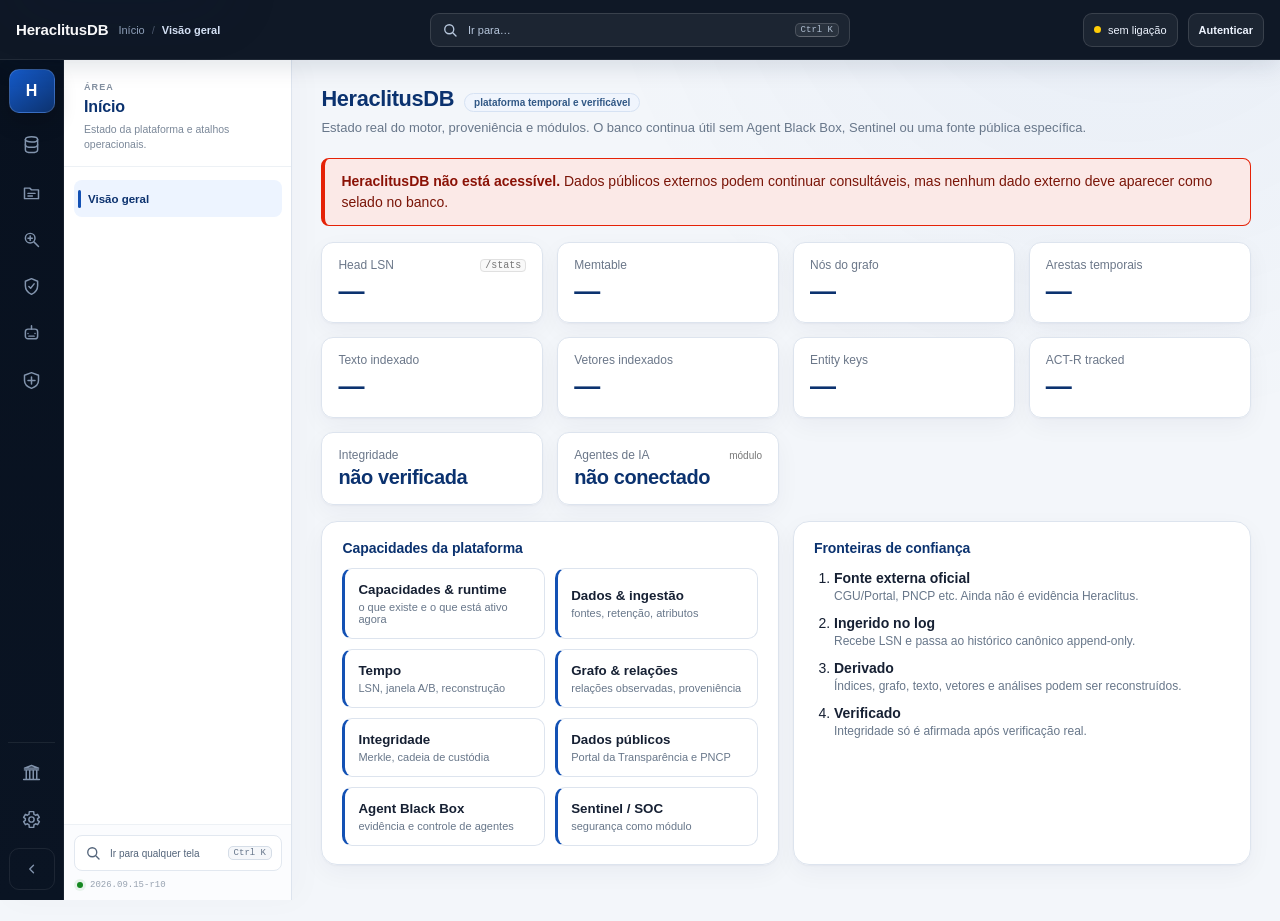
==== commit dd7046e1: "feat(r10): show red-team attacks and HRKL evidence" ====
--- a/index.html
+++ b/index.html
@@ -4,7 +4,7 @@
   <meta charset="utf-8">
   <meta name="viewport" content="width=device-width, initial-scale=1">
   <meta name="color-scheme" content="light">
-  <meta name="hera-dashboard-release" content="2026.09.14-r9">
+  <meta name="hera-dashboard-release" content="2026.09.15-r10">
   <title>HeraclitusDB · Platform Console</title>
   <link rel="stylesheet" href="css/styles.css">
   <link rel="stylesheet" href="css/platform.css">
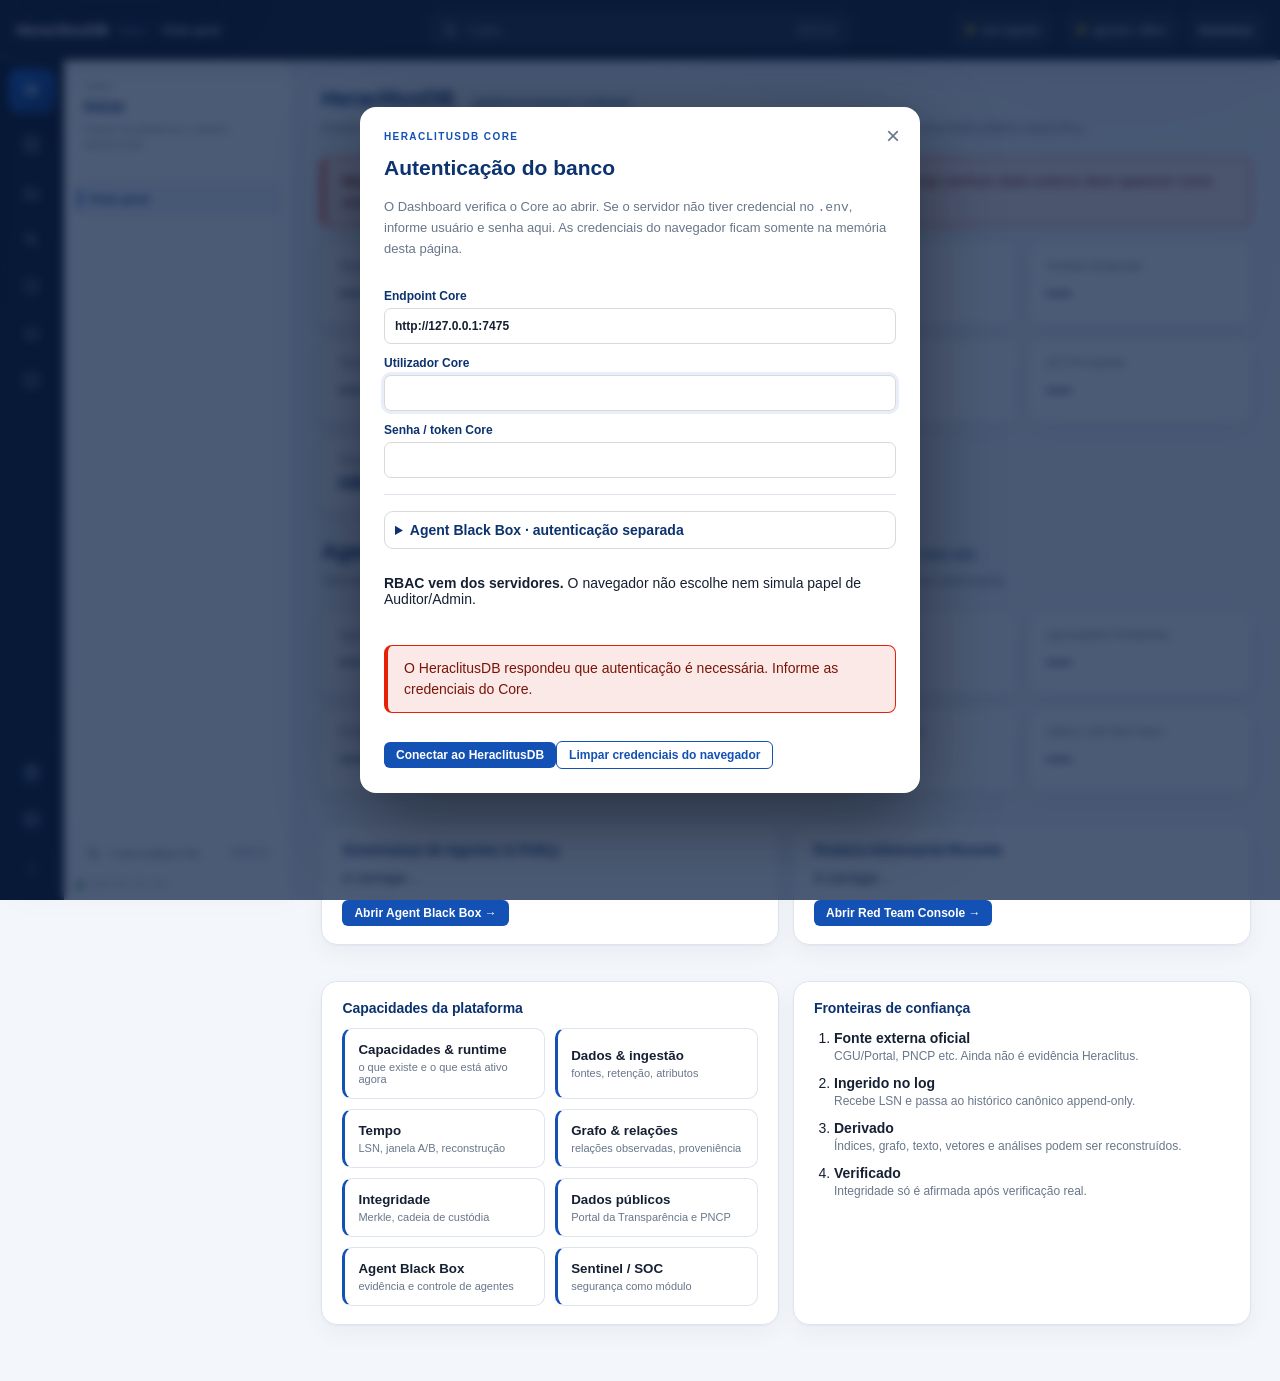
==== commit bf28cd29: "feat(frd): implementar SPEC-FRD-001 v2.0 com backend, grafo temporal, dossie probatorio e decisao hu" ====
--- a/index.html
+++ b/index.html
@@ -11,6 +11,7 @@
   <link rel="stylesheet" href="css/labra-case.css">
   <link rel="stylesheet" href="css/aeb-case.css">
   <link rel="stylesheet" href="css/cgee-case.css">
+  <link rel="stylesheet" href="css/frd-case.css">
   <link rel="stylesheet" href="css/r9.css">
 </head>
 <body>
--- a/css/labra-case.css
+++ b/css/labra-case.css
@@ -1,4 +1,724 @@
-.labra-case{--labra-navy:#071d41;--labra-blue:#1351b4;--labra-cyan:#168aad;--labra-gold:#ffcd07;--labra-green:#168821;--labra-red:#b42318;--labra-ink:#172b4d;--labra-muted:#5d6f86;--labra-border:#d8e2ef;--labra-soft:#f5f8fc;--labra-surface:#fff;display:none;color:var(--labra-ink);padding:0 0 48px}.labra-case.on{display:block}.labra-case *{box-sizing:border-box}.labra-case .labra-hero{position:relative;overflow:hidden;display:grid;grid-template-columns:minmax(0,1.55fr) minmax(300px,.75fr);gap:28px;padding:34px;border:1px solid #cad7e8;border-radius:18px;background:linear-gradient(135deg,#061a38 0%,#0b3269 58%,#1351b4 100%);color:#fff;box-shadow:0 18px 55px rgba(7,29,65,.13)}.labra-case .labra-hero:before{content:"";position:absolute;right:-110px;top:-140px;width:360px;height:360px;border-radius:50%;border:70px solid rgba(255,255,255,.045)}.labra-case .labra-hero-copy,.labra-case .labra-snapshot{position:relative;z-index:1}.labra-case .labra-eyebrow{display:inline-block;margin-bottom:18px;font-size:11px;font-weight:800;letter-spacing:.16em;color:#b9d4ff}.labra-case .labra-brandline{display:flex;align-items:center;gap:16px}.labra-case .labra-shield{display:grid;place-items:center;width:56px;height:56px;border:1px solid rgba(255,255,255,.28);clip-path:polygon(50% 0,92% 17%,86% 72%,50% 100%,14% 72%,8% 17%);background:rgba(255,205,7,.14);color:var(--labra-gold);font:800 22px/1 ui-monospace,monospace}.labra-case .labra-brandline h2{margin:0;font-size:34px;line-height:1.05;letter-spacing:-.035em;color:#fff}.labra-case .labra-brandline p{margin:6px 0 0;color:#d8e7ff;font-size:14px}.labra-case .labra-lead{max-width:850px;margin:22px 0 0;font-size:16px;line-height:1.72;color:#e7f0ff}.labra-case .labra-actions{display:flex;gap:10px;flex-wrap:wrap;margin-top:24px}.labra-case .labra-actions .btn{display:inline-flex;align-items:center;justify-content:center;text-decoration:none;background:#fff;color:var(--labra-navy);border-color:#fff;font-weight:750}.labra-case .labra-actions .btn.ghost{background:rgba(255,255,255,.08);color:#fff;border-color:rgba(255,255,255,.3)}.labra-case .labra-actions .btn:hover{transform:translateY(-1px)}.labra-case .labra-snapshot{align-self:stretch;padding:20px;border:1px solid rgba(255,255,255,.18);border-radius:14px;background:rgba(4,19,44,.42);backdrop-filter:blur(9px)}.labra-case .labra-snapshot>span{display:block;font-size:9px;letter-spacing:.16em;color:#aac4e9;font-weight:800}.labra-case .labra-snapshot>strong{display:block;margin-top:7px;font:700 16px/1.3 ui-monospace,monospace;color:#fff}.labra-case .labra-snapshot>small{display:block;margin-top:2px;color:#a9bedb}.labra-case .labra-live-grid{display:grid;grid-template-columns:1fr 1fr;gap:10px;margin-top:18px}.labra-case .labra-live-grid>div{min-width:0;padding:10px 11px;border:1px solid rgba(255,255,255,.12);border-radius:9px;background:rgba(255,255,255,.055)}.labra-case .labra-live-grid span{display:block;color:#9eb5d4;font-size:10px}.labra-case .labra-live-grid strong{display:block;margin-top:4px;color:#fff;font-size:12px;overflow-wrap:anywhere}.labra-case .labra-refresh{width:100%;margin-top:12px;background:transparent;color:#fff;border-color:rgba(255,255,255,.24)}.labra-case .labra-tabs{position:sticky;top:65px;z-index:8;display:flex;gap:5px;overflow:auto;margin:22px 0 0;padding:6px;border:1px solid var(--labra-border);border-radius:12px;background:rgba(255,255,255,.94);box-shadow:0 7px 24px rgba(7,29,65,.06);backdrop-filter:blur(10px)}.labra-case .labra-tabs button{flex:0 0 auto;padding:9px 13px;border:0;border-radius:8px;background:transparent;color:var(--labra-muted);font-size:12px;font-weight:700;cursor:pointer}.labra-case .labra-tabs button:hover{background:#edf4ff;color:var(--labra-blue)}.labra-case .labra-tabs button.active{background:var(--labra-navy);color:#fff}.labra-case .labra-tab-panel{display:none;padding-top:28px}.labra-case .labra-tab-panel.active{display:block}.labra-case .labra-section-head{display:flex;align-items:end;justify-content:space-between;gap:24px;margin-bottom:17px}.labra-case .labra-section-head>div>span{display:block;margin-bottom:5px;color:var(--labra-blue);font-size:10px;font-weight:800;letter-spacing:.14em}.labra-case .labra-section-head h3{margin:0;color:var(--labra-navy);font-size:22px;letter-spacing:-.025em}.labra-case .labra-section-head>p{max-width:520px;margin:0;text-align:right;color:var(--labra-muted);font-size:12px}.labra-case .labra-architecture{display:grid;grid-template-columns:minmax(150px,1.15fr) 24px minmax(130px,.85fr) 24px minmax(140px,.9fr) 24px minmax(140px,.9fr) 24px minmax(140px,.9fr);align-items:stretch;gap:7px}.labra-case .labra-node{display:flex;flex-direction:column;min-height:142px;padding:17px;border:1px solid var(--labra-border);border-radius:13px;background:var(--labra-surface);box-shadow:0 5px 16px rgba(7,29,65,.04)}.labra-case .labra-node.accent{border-color:#9ab9eb;background:linear-gradient(180deg,#f5f9ff,#e9f2ff)}.labra-case .labra-node-kicker{font-size:9px;font-weight:850;letter-spacing:.14em;color:var(--labra-blue)}.labra-case .labra-node strong{margin-top:10px;color:var(--labra-navy);font-size:14px}.labra-case .labra-node small{margin-top:auto;padding-top:14px;color:var(--labra-muted);font-size:11px;line-height:1.45}.labra-case .labra-arrow{display:grid;place-items:center;color:#8ba3c4;font-size:18px}.labra-case .labra-summary-grid{display:grid;grid-template-columns:repeat(5,1fr);gap:11px;margin-top:17px}.labra-case .labra-summary-grid article{min-height:150px;padding:16px;border:1px solid var(--labra-border);border-radius:12px;background:#fff}.labra-case .labra-summary-grid article>span{font:800 11px ui-monospace,monospace;color:#8193aa}.labra-case .labra-summary-grid strong{display:block;margin:15px 0 7px;color:var(--labra-navy);font-size:16px}.labra-case .labra-summary-grid p{margin:0;color:var(--labra-muted);font-size:11.5px;line-height:1.55}.labra-case .labra-boundary{margin-top:17px;border-left:4px solid var(--labra-gold)}.labra-case .labra-boundary h3{color:var(--labra-navy)}.labra-case .labra-boundary p{margin-bottom:0;color:var(--labra-muted)}.labra-case .labra-cap-grid{display:grid;grid-template-columns:repeat(3,minmax(0,1fr));gap:13px}.labra-case .labra-cap-card{padding:19px;border:1px solid var(--labra-border);border-radius:13px;background:#fff;box-shadow:0 4px 16px rgba(7,29,65,.035)}.labra-case .labra-cap-card h3{margin:0 0 12px;color:var(--labra-navy);font-size:14px}.labra-case .labra-cap-card ul{margin:0;padding-left:18px;color:var(--labra-muted);font-size:12px;line-height:1.65}.labra-case .labra-cap-card p{margin:0;color:var(--labra-muted);font-size:12px;line-height:1.6}.labra-case .labra-pattern-table{background:#fff}.labra-case .labra-pattern-table code{color:var(--labra-blue);font-weight:700}.labra-case .labra-severity{display:inline-flex;padding:4px 8px;border-radius:999px;background:#fff1ef;color:var(--labra-red);font-size:10px;font-weight:800}.labra-case .labra-feature-strip{display:grid;grid-template-columns:repeat(3,1fr);gap:12px;margin-top:15px}.labra-case .labra-feature-strip>div{padding:15px 16px;border:1px solid var(--labra-border);border-radius:11px;background:var(--labra-soft)}.labra-case .labra-feature-strip strong{display:block;color:var(--labra-navy);font-size:12px}.labra-case .labra-feature-strip span{display:block;margin-top:5px;color:var(--labra-muted);font-size:11px;line-height:1.5}.labra-case .labra-op-grid{display:grid;grid-template-columns:repeat(4,1fr);gap:13px}.labra-case .labra-op-grid article{position:relative;min-height:205px;padding:20px;border:1px solid var(--labra-border);border-radius:14px;background:#fff;overflow:hidden}.labra-case .labra-op-index{position:absolute;right:14px;top:9px;color:#e5ebf4;font:900 42px/1 ui-monospace,monospace}.labra-case .labra-op-grid h3{position:relative;margin:24px 0 9px;color:var(--labra-navy);font-size:16px}.labra-case .labra-op-grid p{position:relative;color:var(--labra-muted);font-size:12px;line-height:1.6}.labra-case .labra-op-grid small{position:relative;display:block;margin-top:18px;color:#75879d;font-size:10px}.labra-case .labra-live-section{margin-top:15px}.labra-case .labra-live-message{margin-top:12px;padding:11px;border-radius:8px;background:var(--labra-soft);color:var(--labra-muted);font-size:11px}.labra-case .labra-debtors-list{display:grid;gap:6px;max-height:250px;overflow:auto}.labra-case .labra-debtor{display:flex;justify-content:space-between;gap:14px;padding:8px 10px;border:1px solid #e4ebf4;border-radius:8px;background:#fbfcfe;font-size:11px}.labra-case .labra-debtor strong{color:var(--labra-blue);white-space:nowrap}.labra-case .labra-eval-grid{display:grid;grid-template-columns:repeat(4,1fr);gap:12px;margin-bottom:15px}.labra-case .labra-eval-grid article{padding:20px;border:1px solid var(--labra-border);border-radius:13px;background:linear-gradient(180deg,#fff,#f6f9fd)}.labra-case .labra-eval-grid strong{display:block;color:var(--labra-blue);font-size:28px;letter-spacing:-.03em}.labra-case .labra-eval-grid span{display:block;margin-top:7px;color:var(--labra-muted);font-size:11px;line-height:1.45}.labra-case .labra-file-groups{display:grid;gap:10px}.labra-case .labra-file-groups details{border:1px solid var(--labra-border);border-radius:11px;background:#fff;overflow:hidden}.labra-case .labra-file-groups summary{cursor:pointer;display:flex;justify-content:space-between;gap:10px;padding:13px 15px;color:var(--labra-navy);font-size:12px;font-weight:750}.labra-case .labra-file-groups summary span{display:inline-flex;min-width:24px;height:20px;align-items:center;justify-content:center;border-radius:999px;background:#edf3fb;color:var(--labra-blue);font-size:10px}.labra-case .labra-files{display:grid;grid-template-columns:repeat(2,minmax(0,1fr));gap:1px;border-top:1px solid var(--labra-border);background:#e8eef6}.labra-case .labra-file{display:flex;align-items:center;justify-content:space-between;gap:9px;padding:9px 12px;background:#fff;color:#334d6d;text-decoration:none;font:10.5px/1.35 ui-monospace,monospace;overflow:hidden}.labra-case .labra-file span:first-child{overflow:hidden;text-overflow:ellipsis;white-space:nowrap}.labra-case .labra-file:hover{background:#f2f7ff;color:var(--labra-blue)}.labra-case .labra-tree-pills{display:flex;gap:7px;flex-wrap:wrap;padding:12px 14px;border-top:1px solid var(--labra-border)}.labra-case .labra-tree-pills span{padding:5px 8px;border-radius:7px;background:#eef3f9;color:#556b86;font:10px ui-monospace,monospace}.labra-case .labra-doc-grid{display:grid;grid-template-columns:repeat(3,1fr);gap:12px}.labra-case .labra-doc-card{min-height:135px;padding:17px;border:1px solid var(--labra-border);border-radius:13px;background:#fff;color:inherit;text-decoration:none;transition:transform .15s ease,box-shadow .15s ease}.labra-case .labra-doc-card:hover{transform:translateY(-2px);box-shadow:0 10px 30px rgba(7,29,65,.08)}.labra-case .labra-doc-type{display:inline-flex;padding:3px 6px;border-radius:5px;background:#e9f1ff;color:var(--labra-blue);font-size:9px;font-weight:850}.labra-case .labra-doc-card strong{display:block;margin-top:13px;color:var(--labra-navy);font-size:13px}.labra-case .labra-doc-card small{display:block;margin-top:8px;color:var(--labra-muted);font:9.5px/1.45 ui-monospace,monospace;overflow-wrap:anywhere}.labra-case code{font-size:.92em}.labra-case a:focus-visible,.labra-case button:focus-visible,.labra-case summary:focus-visible{outline:3px solid #fff;box-shadow:0 0 0 5px var(--labra-blue);outline-offset:2px}.labra-case .muted{color:var(--labra-muted)}
-@media (max-width:1200px){.labra-case .labra-hero{grid-template-columns:1fr}.labra-case .labra-architecture{grid-template-columns:1fr 20px 1fr 20px 1fr}.labra-case .labra-architecture .labra-node:nth-of-type(n+4){margin-top:0}.labra-case .labra-architecture .labra-arrow:nth-of-type(4){display:none}.labra-case .labra-summary-grid{grid-template-columns:repeat(3,1fr)}.labra-case .labra-op-grid{grid-template-columns:repeat(2,1fr)}}
-@media (max-width:900px){.labra-case .labra-tabs{top:57px}.labra-case .labra-section-head{align-items:start;flex-direction:column}.labra-case .labra-section-head>p{text-align:left}.labra-case .labra-cap-grid{grid-template-columns:repeat(2,1fr)}.labra-case .labra-eval-grid{grid-template-columns:repeat(2,1fr)}.labra-case .labra-doc-grid{grid-template-columns:repeat(2,1fr)}}
-@media (max-width:700px){.labra-case .labra-hero{padding:23px;border-radius:13px}.labra-case .labra-brandline h2{font-size:27px}.labra-case .labra-lead{font-size:14px}.labra-case .labra-live-grid{grid-template-columns:1fr}.labra-case .labra-architecture{grid-template-columns:1fr}.labra-case .labra-arrow{height:18px;transform:rotate(90deg)}.labra-case .labra-summary-grid,.labra-case .labra-cap-grid,.labra-case .labra-feature-strip,.labra-case .labra-op-grid,.labra-case .labra-eval-grid,.labra-case .labra-doc-grid,.labra-case .labra-files{grid-template-columns:1fr}.labra-case .labra-tabs{position:static}.labra-case .labra-section-head h3{font-size:19px}}
+/* ==========================================================================
+   LABRA-AGU · Sistema Pericial de IA — Estilos de Alta Fidelidade (Cyber-Dark Glass)
+   ========================================================================== */
+.labra-case {
+  --l-bg: #070b14;
+  --l-panel: rgba(13, 18, 30, 0.82);
+  --l-panel-solid: #0d121e;
+  --l-input: rgba(255, 255, 255, 0.05);
+  --l-text: #e2e8f0;
+  --l-muted: #8492a6;
+  --l-cyan: #06b6d4;
+  --l-cyan-glow: rgba(6, 182, 212, 0.25);
+  --l-purple: #8b5cf6;
+  --l-purple-glow: rgba(139, 92, 246, 0.25);
+  --l-danger: #ef4444;
+  --l-danger-glow: rgba(239, 68, 68, 0.25);
+  --l-warning: #f59e0b;
+  --l-green: #10b981;
+  --l-border: rgba(255, 255, 255, 0.1);
+  --l-border-hover: rgba(255, 255, 255, 0.22);
+  --l-font: 'Inter', -apple-system, BlinkMacSystemFont, 'Segoe UI', Roboto, sans-serif;
+  
+  display: none;
+  font-family: var(--l-font);
+  background: var(--l-bg);
+  background-image:
+    radial-gradient(ellipse at 10% 40%, rgba(6, 182, 212, 0.08), transparent 45%),
+    radial-gradient(ellipse at 90% 20%, rgba(139, 92, 246, 0.08), transparent 45%),
+    radial-gradient(ellipse at 50% 100%, rgba(239, 68, 68, 0.05), transparent 45%);
+  color: var(--l-text);
+  padding: 0 0 50px;
+  border-radius: 16px;
+  margin-bottom: 30px;
+  box-shadow: 0 20px 60px rgba(0, 0, 0, 0.5);
+}
+
+.labra-case.on {
+  display: block;
+}
+
+.labra-case * {
+  box-sizing: border-box;
+}
+
+/* Header */
+.labra-header {
+  display: flex;
+  align-items: center;
+  justify-content: space-between;
+  flex-wrap: wrap;
+  gap: 16px;
+  padding: 20px 26px;
+  background: rgba(10, 15, 28, 0.88);
+  border-bottom: 1px solid var(--l-border);
+  backdrop-filter: blur(16px);
+  border-radius: 16px 16px 0 0;
+}
+
+.labra-header-brand {
+  display: flex;
+  align-items: center;
+  gap: 14px;
+}
+
+.labra-header-icon {
+  width: 44px;
+  height: 44px;
+  border-radius: 12px;
+  background: linear-gradient(135deg, var(--l-cyan), var(--l-purple));
+  display: flex;
+  align-items: center;
+  justify-content: center;
+  box-shadow: 0 0 24px var(--l-cyan-glow);
+  color: #fff;
+  font-size: 22px;
+}
+
+.labra-header-titles h1 {
+  margin: 0;
+  font-size: 1.35rem;
+  font-weight: 800;
+  letter-spacing: -0.02em;
+  color: #fff;
+  display: flex;
+  align-items: center;
+  gap: 10px;
+}
+
+.labra-header-titles .labra-badge-version {
+  font-size: 0.72rem;
+  padding: 2px 8px;
+  background: rgba(6, 182, 212, 0.15);
+  color: var(--l-cyan);
+  border: 1px solid rgba(6, 182, 212, 0.3);
+  border-radius: 999px;
+  font-weight: 700;
+}
+
+.labra-header-titles p {
+  margin: 3px 0 0;
+  font-size: 0.85rem;
+  color: var(--l-muted);
+}
+
+.labra-header-status {
+  display: flex;
+  align-items: center;
+  gap: 10px;
+  flex-wrap: wrap;
+}
+
+.labra-status-badge {
+  display: inline-flex;
+  align-items: center;
+  gap: 7px;
+  padding: 6px 13px;
+  border-radius: 20px;
+  background: rgba(255, 255, 255, 0.05);
+  border: 1px solid var(--l-border);
+  font-size: 0.78rem;
+  font-weight: 600;
+  color: #cbd5e1;
+}
+
+.labra-status-dot {
+  width: 8px;
+  height: 8px;
+  border-radius: 50%;
+  background: var(--l-green);
+  box-shadow: 0 0 8px var(--l-green);
+  animation: labra-pulse 2s infinite;
+}
+
+@keyframes labra-pulse {
+  0%, 100% { opacity: 1; transform: scale(1); }
+  50% { opacity: 0.4; transform: scale(0.85); }
+}
+
+.labra-status-badge.highlight {
+  background: rgba(6, 182, 212, 0.12);
+  border-color: rgba(6, 182, 212, 0.35);
+  color: #a5f3fc;
+}
+
+.labra-status-badge.gold {
+  background: rgba(245, 158, 11, 0.12);
+  border-color: rgba(245, 158, 11, 0.35);
+  color: #fde68a;
+}
+
+/* Navigation Tabs */
+.labra-tabs-nav {
+  display: flex;
+  align-items: center;
+  gap: 6px;
+  padding: 10px 24px;
+  background: rgba(7, 11, 20, 0.95);
+  border-bottom: 1px solid var(--l-border);
+  overflow-x: auto;
+}
+
+.labra-tab-btn {
+  display: inline-flex;
+  align-items: center;
+  gap: 8px;
+  padding: 9px 16px;
+  background: transparent;
+  color: var(--l-muted);
+  border: 1px solid transparent;
+  border-radius: 10px;
+  font-size: 0.85rem;
+  font-weight: 600;
+  cursor: pointer;
+  transition: all 0.2s ease;
+  white-space: nowrap;
+}
+
+.labra-tab-btn:hover {
+  color: #fff;
+  background: rgba(255, 255, 255, 0.05);
+}
+
+.labra-tab-btn.active {
+  color: #fff;
+  background: rgba(6, 182, 212, 0.12);
+  border-color: rgba(6, 182, 212, 0.35);
+  box-shadow: 0 0 16px var(--l-cyan-glow);
+}
+
+.labra-tab-badge {
+  padding: 2px 7px;
+  border-radius: 999px;
+  font-size: 0.72rem;
+  font-weight: 700;
+  background: rgba(239, 68, 68, 0.2);
+  color: #fca5a5;
+  border: 1px solid rgba(239, 68, 68, 0.4);
+}
+
+/* Tab Views Container */
+.labra-view {
+  display: none;
+  padding: 24px;
+}
+
+.labra-view.active {
+  display: block;
+}
+
+/* Glass Panels */
+.labra-glass {
+  background: var(--l-panel);
+  border: 1px solid var(--l-border);
+  border-radius: 14px;
+  backdrop-filter: blur(14px);
+  padding: 20px;
+  position: relative;
+  transition: border-color 0.2s;
+}
+
+.labra-glass:hover {
+  border-color: var(--l-border-hover);
+}
+
+/* TAB 1: Alertas View */
+.labra-alerts-grid {
+  display: grid;
+  grid-template-columns: minmax(360px, 440px) 1fr;
+  gap: 20px;
+  height: calc(100vh - 230px);
+  min-height: 680px;
+}
+
+.labra-alerts-sidebar {
+  display: flex;
+  flex-direction: column;
+  overflow: hidden;
+  padding: 0;
+}
+
+.labra-alerts-head {
+  padding: 18px 20px;
+  border-bottom: 1px solid var(--l-border);
+  display: flex;
+  flex-direction: column;
+  gap: 12px;
+}
+
+.labra-alerts-filter-row {
+  display: flex;
+  align-items: center;
+  gap: 10px;
+}
+
+.labra-input-search {
+  flex: 1;
+  background: var(--l-input);
+  border: 1px solid var(--l-border);
+  border-radius: 8px;
+  padding: 8px 12px;
+  color: #fff;
+  font-size: 0.82rem;
+  outline: none;
+}
+
+.labra-input-search:focus {
+  border-color: var(--l-cyan);
+  box-shadow: 0 0 10px var(--l-cyan-glow);
+}
+
+.labra-alerts-list {
+  flex: 1;
+  overflow-y: auto;
+  padding: 12px 16px;
+  display: flex;
+  flex-direction: column;
+  gap: 10px;
+}
+
+.labra-alert-card {
+  padding: 14px 16px;
+  border-radius: 10px;
+  background: rgba(255, 255, 255, 0.03);
+  border: 1px solid var(--l-border);
+  cursor: pointer;
+  transition: all 0.2s ease;
+  text-align: left;
+  width: 100%;
+}
+
+.labra-alert-card:hover {
+  background: rgba(255, 255, 255, 0.06);
+  border-color: var(--l-border-hover);
+  transform: translateY(-1px);
+}
+
+.labra-alert-card.selected {
+  background: rgba(6, 182, 212, 0.09);
+  border-color: var(--l-cyan);
+  box-shadow: 0 0 16px var(--l-cyan-glow);
+}
+
+.labra-card-top {
+  display: flex;
+  align-items: flex-start;
+  justify-content: space-between;
+  gap: 10px;
+  margin-bottom: 6px;
+}
+
+.labra-card-title {
+  font-size: 0.86rem;
+  font-weight: 700;
+  color: #fff;
+  line-height: 1.35;
+}
+
+.labra-badge-sev {
+  padding: 3px 7px;
+  border-radius: 4px;
+  font-size: 0.68rem;
+  font-weight: 800;
+  text-transform: uppercase;
+  flex-shrink: 0;
+}
+
+.labra-badge-sev.critica {
+  background: rgba(239, 68, 68, 0.2);
+  color: #f87171;
+  border: 1px solid rgba(239, 68, 68, 0.4);
+}
+
+.labra-badge-sev.alta {
+  background: rgba(245, 158, 11, 0.2);
+  color: #fbbf24;
+  border: 1px solid rgba(245, 158, 11, 0.4);
+}
+
+.labra-card-desc {
+  font-size: 0.77rem;
+  color: var(--l-muted);
+  line-height: 1.45;
+  margin-bottom: 10px;
+  display: -webkit-box;
+  -webkit-line-clamp: 2;
+  -webkit-box-orient: vertical;
+  overflow: hidden;
+}
+
+.labra-card-meta {
+  display: flex;
+  align-items: center;
+  justify-content: space-between;
+  font-size: 0.72rem;
+  color: #94a3b8;
+  padding-top: 6px;
+  border-top: 1px solid rgba(255, 255, 255, 0.05);
+}
+
+.labra-card-val {
+  font-weight: 700;
+  color: #fcd34d;
+}
+
+.labra-card-actr {
+  color: var(--l-cyan);
+  font-family: monospace;
+}
+
+/* Detail Panel */
+.labra-detail-panel {
+  display: flex;
+  flex-direction: column;
+  overflow-y: auto;
+  gap: 20px;
+}
+
+.labra-detail-section {
+  background: rgba(255, 255, 255, 0.025);
+  border: 1px solid var(--l-border);
+  border-radius: 12px;
+  padding: 16px 20px;
+}
+
+.labra-detail-section h3 {
+  margin: 0 0 14px;
+  font-size: 0.88rem;
+  font-weight: 700;
+  color: var(--l-cyan);
+  text-transform: uppercase;
+  letter-spacing: 0.08em;
+  display: flex;
+  align-items: center;
+  gap: 8px;
+}
+
+.labra-kv-row {
+  display: flex;
+  justify-content: space-between;
+  align-items: baseline;
+  gap: 16px;
+  padding: 7px 0;
+  border-bottom: 1px solid rgba(255, 255, 255, 0.05);
+  font-size: 0.82rem;
+}
+
+.labra-kv-row:last-child {
+  border-bottom: none;
+}
+
+.labra-kv-key {
+  color: var(--l-muted);
+  flex-shrink: 0;
+}
+
+.labra-kv-val {
+  color: #fff;
+  font-weight: 500;
+  text-align: right;
+  word-break: break-word;
+}
+
+.labra-kv-val.gold {
+  color: #fcd34d;
+  font-weight: 700;
+  font-size: 0.95rem;
+}
+
+.labra-nexo-chain {
+  display: flex;
+  flex-direction: column;
+  gap: 10px;
+  margin-top: 10px;
+}
+
+.labra-nexo-step {
+  display: flex;
+  gap: 12px;
+  background: rgba(255, 255, 255, 0.03);
+  border: 1px solid rgba(255, 255, 255, 0.06);
+  border-left: 3px solid var(--l-cyan);
+  border-radius: 6px;
+  padding: 10px 14px;
+  font-size: 0.82rem;
+}
+
+.labra-nexo-title {
+  font-weight: 700;
+  color: #fff;
+  margin-bottom: 2px;
+}
+
+.labra-actions-row {
+  display: flex;
+  gap: 12px;
+  margin-top: auto;
+  flex-wrap: wrap;
+}
+
+.labra-btn-primary {
+  display: inline-flex;
+  align-items: center;
+  gap: 8px;
+  padding: 11px 20px;
+  background: linear-gradient(135deg, #0284c7, #0369a1);
+  color: #fff;
+  border: none;
+  border-radius: 8px;
+  font-size: 0.85rem;
+  font-weight: 700;
+  cursor: pointer;
+  transition: all 0.2s ease;
+  box-shadow: 0 0 15px rgba(2, 132, 199, 0.3);
+}
+
+.labra-btn-primary:hover {
+  filter: brightness(1.15);
+  transform: translateY(-1px);
+}
+
+.labra-btn-secondary {
+  display: inline-flex;
+  align-items: center;
+  gap: 8px;
+  padding: 11px 20px;
+  background: rgba(255, 255, 255, 0.06);
+  color: #e2e8f0;
+  border: 1px solid var(--l-border);
+  border-radius: 8px;
+  font-size: 0.85rem;
+  font-weight: 600;
+  cursor: pointer;
+  transition: all 0.2s ease;
+}
+
+.labra-btn-secondary:hover {
+  background: rgba(255, 255, 255, 0.12);
+  color: #fff;
+}
+
+/* TAB 2: Relation Graph */
+.labra-graph-wrap {
+  position: relative;
+  width: 100%;
+  height: 640px;
+  background: radial-gradient(circle at center, rgba(13, 22, 40, 0.9), #070b14);
+  border-radius: 14px;
+  border: 1px solid var(--l-border);
+  overflow: hidden;
+}
+
+.labra-graph-svg {
+  width: 100%;
+  height: 100%;
+}
+
+.labra-graph-node-label {
+  fill: #e2e8f0;
+  font-size: 11px;
+  font-weight: 600;
+  pointer-events: none;
+}
+
+.labra-graph-edge {
+  stroke-dasharray: 4 4;
+  animation: labra-dash 12s linear infinite;
+}
+
+@keyframes labra-dash {
+  to { stroke-dashoffset: -100; }
+}
+
+/* TAB 3: Investigador Interativo */
+.labra-investigador-box {
+  display: flex;
+  flex-direction: column;
+  gap: 20px;
+}
+
+.labra-selector-row {
+  display: flex;
+  align-items: center;
+  gap: 12px;
+  flex-wrap: wrap;
+  background: rgba(255, 255, 255, 0.03);
+  padding: 16px 20px;
+  border-radius: 12px;
+  border: 1px solid var(--l-border);
+}
+
+.labra-select-custom {
+  flex: 1;
+  min-width: 280px;
+  background: #0d1322;
+  border: 1px solid var(--l-border);
+  border-radius: 8px;
+  padding: 11px 14px;
+  color: #fff;
+  font-size: 0.88rem;
+  outline: none;
+}
+
+.labra-select-custom:focus {
+  border-color: var(--l-cyan);
+}
+
+.labra-steps-feed {
+  display: flex;
+  flex-direction: column;
+  gap: 10px;
+  margin: 16px 0;
+}
+
+.labra-step-card {
+  background: rgba(13, 18, 30, 0.85);
+  border: 1px solid var(--l-border);
+  border-left: 4px solid var(--l-cyan);
+  border-radius: 8px;
+  padding: 12px 18px;
+  font-size: 0.88rem;
+  animation: labra-step-fade 0.35s cubic-bezier(0.16, 1, 0.3, 1) forwards;
+}
+
+@keyframes labra-step-fade {
+  from { opacity: 0; transform: translateY(8px); }
+  to { opacity: 1; transform: translateY(0); }
+}
+
+.labra-step-num {
+  font-weight: 800;
+  color: var(--l-cyan);
+  margin-right: 6px;
+}
+
+.labra-step-action {
+  font-weight: 700;
+  color: #fff;
+}
+
+.labra-step-obs {
+  color: var(--l-muted);
+  margin-top: 4px;
+}
+
+/* KPI Cards */
+.labra-kpi-grid {
+  display: grid;
+  grid-template-columns: repeat(auto-fit, minmax(200px, 1fr));
+  gap: 14px;
+  margin: 16px 0;
+}
+
+.labra-kpi-card {
+  background: rgba(255, 255, 255, 0.03);
+  border: 1px solid var(--l-border);
+  border-radius: 12px;
+  padding: 16px 20px;
+  text-align: center;
+}
+
+.labra-kpi-val {
+  font-size: 1.8rem;
+  font-weight: 800;
+  color: #fff;
+  letter-spacing: -0.02em;
+}
+
+.labra-kpi-val.cyan { color: var(--l-cyan); }
+.labra-kpi-val.gold { color: #fcd34d; }
+.labra-kpi-val.green { color: var(--l-green); }
+
+.labra-kpi-lbl {
+  font-size: 0.72rem;
+  color: var(--l-muted);
+  text-transform: uppercase;
+  letter-spacing: 0.08em;
+  margin-top: 4px;
+}
+
+/* Petição Renderizada */
+.labra-peca-box {
+  background: #090e18;
+  border: 1px solid var(--l-border);
+  border-radius: 12px;
+  padding: 24px;
+  font-family: ui-monospace, SFMono-Regular, Menlo, Monaco, Consolas, monospace;
+  font-size: 0.85rem;
+  line-height: 1.65;
+  color: #cbd5e1;
+  white-space: pre-wrap;
+  max-height: 600px;
+  overflow-y: auto;
+}
+
+/* TAB 4: Diretriz */
+.labra-directive-grid {
+  display: grid;
+  grid-template-columns: 1fr 1fr;
+  gap: 24px;
+}
+
+.labra-form-group {
+  margin-bottom: 16px;
+}
+
+.labra-form-group label {
+  display: block;
+  font-size: 0.8rem;
+  font-weight: 600;
+  color: #cbd5e1;
+  margin-bottom: 6px;
+}
+
+.labra-form-group input[type="text"],
+.labra-form-group textarea {
+  width: 100%;
+  background: var(--l-input);
+  border: 1px solid var(--l-border);
+  border-radius: 8px;
+  padding: 10px 14px;
+  color: #fff;
+  font-size: 0.88rem;
+  outline: none;
+}
+
+.labra-form-group textarea {
+  min-height: 90px;
+}
+
+.labra-slider-wrap {
+  display: flex;
+  align-items: center;
+  gap: 16px;
+}
+
+.labra-slider-val {
+  font-size: 1.2rem;
+  font-weight: 800;
+  color: var(--l-cyan);
+  min-width: 30px;
+}
+
+.labra-preview-code {
+  background: #080c16;
+  border: 1px solid var(--l-border);
+  border-radius: 8px;
+  padding: 16px;
+  font-family: monospace;
+  font-size: 0.82rem;
+  color: #93c5fd;
+  white-space: pre-wrap;
+  min-height: 150px;
+}
+
+/* Responsive */
+@media (max-width: 960px) {
+  .labra-alerts-grid {
+    grid-template-columns: 1fr;
+    height: auto;
+  }
+  .labra-directive-grid {
+    grid-template-columns: 1fr;
+  }
+}
--- a/css/cgee-case.css
+++ b/css/cgee-case.css
@@ -1,4 +1,160 @@
-.cgee-case{--cg-navy:#071d41;--cg-blue:#1351b4;--cg-blue2:#0c326f;--cg-green:#168821;--cg-gold:#ffcd07;--cg-red:#b42318;--cg-ink:#172b4d;--cg-muted:#5e7088;--cg-border:#d7e1ed;--cg-soft:#f5f8fc;display:none;color:var(--cg-ink);padding:0 0 48px}.cgee-case.on{display:block}.cgee-case *{box-sizing:border-box}.cgee-case .cgee-hero{position:relative;overflow:hidden;display:grid;grid-template-columns:minmax(0,1.5fr) minmax(300px,.72fr);gap:28px;padding:34px;border:1px solid #c9d8eb;border-radius:18px;background:linear-gradient(132deg,#061932 0%,#0c326f 52%,#1351b4 100%);color:#fff;box-shadow:0 18px 52px rgba(7,29,65,.13)}.cgee-case .cgee-hero:before{content:"";position:absolute;right:-100px;bottom:-170px;width:410px;height:410px;border-radius:50%;border:76px solid rgba(255,205,7,.07)}.cgee-case .cgee-hero-copy,.cgee-case .cgee-status{position:relative;z-index:1}.cgee-case .cgee-eyebrow{display:inline-block;margin-bottom:18px;font-size:10px;font-weight:850;letter-spacing:.16em;color:#b9d4ff}.cgee-case .cgee-brand{display:flex;align-items:center;gap:16px}.cgee-case .cgee-mark{display:grid;place-items:center;width:58px;height:58px;border-radius:16px;background:linear-gradient(145deg,var(--cg-gold),#ffe37d);color:var(--cg-navy);font:900 25px/1 ui-monospace,monospace;box-shadow:inset 0 0 0 1px rgba(255,255,255,.5)}.cgee-case .cgee-brand h2{margin:0;color:#fff;font-size:33px;letter-spacing:-.035em}.cgee-case .cgee-brand p{margin:6px 0 0;color:#d6e6ff;font-size:14px}.cgee-case .cgee-lead{max-width:890px;margin:22px 0 0;color:#e9f2ff;font-size:15.5px;line-height:1.72}.cgee-case .cgee-actions{display:flex;gap:10px;flex-wrap:wrap;margin-top:24px}.cgee-case .cgee-actions .btn{display:inline-flex;text-decoration:none;background:#fff;color:var(--cg-navy);border-color:#fff;font-weight:750}.cgee-case .cgee-actions .btn.ghost{background:rgba(255,255,255,.08);color:#fff;border-color:rgba(255,255,255,.28)}.cgee-case .cgee-status{padding:20px;border:1px solid rgba(255,255,255,.18);border-radius:14px;background:rgba(2,18,43,.43);backdrop-filter:blur(10px)}.cgee-case .cgee-status>span{display:block;color:#abc5e8;font-size:9px;font-weight:850;letter-spacing:.16em}.cgee-case .cgee-status>strong{display:block;margin-top:7px;color:#fff;font:750 16px ui-monospace,monospace}.cgee-case .cgee-status>small{display:block;margin-top:3px;color:#9fb6d7}.cgee-case .cgee-live-grid{display:grid;grid-template-columns:1fr 1fr;gap:9px;margin-top:18px}.cgee-case .cgee-live-grid>div{min-width:0;padding:10px 11px;border:1px solid rgba(255,255,255,.12);border-radius:9px;background:rgba(255,255,255,.055)}.cgee-case .cgee-live-grid span{display:block;color:#9fb5d3;font-size:10px}.cgee-case .cgee-live-grid strong{display:block;margin-top:4px;color:#fff;font-size:12px;overflow-wrap:anywhere}.cgee-case .cgee-refresh{width:100%;margin-top:12px;background:transparent;color:#fff;border-color:rgba(255,255,255,.24)}.cgee-case .cgee-tabs{position:sticky;top:65px;z-index:8;display:flex;gap:5px;overflow:auto;margin:22px 0 0;padding:6px;border:1px solid var(--cg-border);border-radius:12px;background:rgba(255,255,255,.95);box-shadow:0 7px 24px rgba(7,29,65,.06);backdrop-filter:blur(10px)}.cgee-case .cgee-tabs button{flex:0 0 auto;padding:9px 13px;border:0;border-radius:8px;background:transparent;color:var(--cg-muted);font-size:12px;font-weight:750;cursor:pointer}.cgee-case .cgee-tabs button:hover{background:#eef4fd;color:var(--cg-blue)}.cgee-case .cgee-tabs button.active{background:var(--cg-navy);color:#fff}.cgee-case .cgee-panel{display:none;padding-top:28px}.cgee-case .cgee-panel.active{display:block}.cgee-case .cgee-section-head{display:flex;align-items:end;justify-content:space-between;gap:24px;margin-bottom:17px}.cgee-case .cgee-section-head>div>span{display:block;margin-bottom:5px;color:var(--cg-blue);font-size:10px;font-weight:850;letter-spacing:.14em}.cgee-case .cgee-section-head h3{margin:0;color:var(--cg-navy);font-size:22px;letter-spacing:-.025em}.cgee-case .cgee-section-head>p{max-width:550px;margin:0;text-align:right;color:var(--cg-muted);font-size:12px;line-height:1.55}.cgee-case .cgee-architecture{display:grid;grid-template-columns:minmax(150px,1.1fr) 22px minmax(140px,.9fr) 22px minmax(150px,1fr) 22px minmax(140px,.9fr) 22px minmax(150px,1fr);gap:7px;align-items:stretch}.cgee-case .cgee-node{display:flex;flex-direction:column;min-height:145px;padding:17px;border:1px solid var(--cg-border);border-radius:13px;background:#fff;box-shadow:0 5px 16px rgba(7,29,65,.035)}.cgee-case .cgee-node.accent{border-color:#93b4e9;background:linear-gradient(180deg,#f8fbff,#eaf2ff)}.cgee-case .cgee-node>span{color:var(--cg-blue);font-size:9px;font-weight:850;letter-spacing:.13em}.cgee-case .cgee-node strong{margin-top:10px;color:var(--cg-navy);font-size:13px}.cgee-case .cgee-node small{margin-top:auto;padding-top:14px;color:var(--cg-muted);font-size:11px;line-height:1.5}.cgee-case .cgee-arrow{display:grid;place-items:center;color:#89a3c6;font-size:18px}.cgee-case .cgee-cap-grid{display:grid;grid-template-columns:repeat(4,minmax(0,1fr));gap:12px;margin-top:16px}.cgee-case .cgee-cap{min-height:130px;padding:17px;border:1px solid var(--cg-border);border-radius:12px;background:#fff}.cgee-case .cgee-cap strong{color:var(--cg-navy);font-size:13px}.cgee-case .cgee-cap p{margin:8px 0 0;color:var(--cg-muted);font-size:11.5px;line-height:1.55}.cgee-case .cgee-boundary-grid{display:grid;grid-template-columns:repeat(3,1fr);gap:12px;margin-top:16px}.cgee-case .cgee-boundary-grid article{padding:18px;border:1px solid var(--cg-border);border-radius:12px;background:#fff}.cgee-case .cgee-boundary-grid article.real{border-top:4px solid var(--cg-green)}.cgee-case .cgee-boundary-grid article.sealed{border-top:4px solid var(--cg-blue)}.cgee-case .cgee-boundary-grid article.demo{border-top:4px solid var(--cg-gold)}.cgee-case .cgee-boundary-grid span{font-size:9px;font-weight:850;letter-spacing:.12em;color:var(--cg-muted)}.cgee-case .cgee-boundary-grid strong{display:block;margin-top:7px;color:var(--cg-navy)}.cgee-case .cgee-boundary-grid p{margin:7px 0 0;color:var(--cg-muted);font-size:11.5px;line-height:1.55}.cgee-case .cgee-temporal{padding:20px;border:1px solid var(--cg-border);border-radius:14px;background:#fff}.cgee-case .cgee-temporal-toolbar{display:grid;grid-template-columns:1fr auto auto;gap:18px;align-items:end}.cgee-case .cgee-mini-label{display:block;margin-bottom:6px;color:var(--cg-muted);font-size:9px;font-weight:850;letter-spacing:.13em}.cgee-case .cgee-years{display:flex;gap:6px;flex-wrap:wrap}.cgee-case .cgee-years button{padding:6px 11px;border:1px solid #c9d5e4;border-radius:999px;background:#fff;color:var(--cg-muted);font-size:11px;font-weight:750;cursor:pointer}.cgee-case .cgee-years button:hover{border-color:var(--cg-blue);color:var(--cg-blue)}.cgee-case .cgee-years button.active{border-color:var(--cg-blue);background:var(--cg-blue);color:#fff}.cgee-case .cgee-asof{display:grid;grid-template-columns:auto auto;column-gap:8px;align-items:baseline;min-width:180px}.cgee-case .cgee-asof>span{grid-column:1;color:var(--cg-muted);font-size:9px;font-weight:800;letter-spacing:.1em}.cgee-case .cgee-asof>strong{grid-column:2;color:var(--cg-blue);font:800 15px ui-monospace,monospace}.cgee-case .cgee-asof>small{grid-column:1/3;margin-top:2px;text-align:right;color:#8190a3}.cgee-case .cgee-slider{width:100%;margin:20px 0 14px;accent-color:var(--cg-blue)}.cgee-case .cgee-progress-grid{display:grid;grid-template-columns:1fr 1fr;gap:12px}.cgee-case .cgee-progress-grid article{padding:13px;border:1px solid #e1e8f1;border-radius:10px;background:#fafcff}.cgee-case .cgee-progress-grid article>div:first-child{display:flex;justify-content:space-between;gap:12px;align-items:center}.cgee-case .cgee-progress-grid span{color:var(--cg-muted);font-size:10px}.cgee-case .cgee-progress-grid strong{color:var(--cg-navy);font-size:12px}.cgee-case .cgee-bar{height:6px;margin-top:10px;border-radius:999px;background:#e8edf4;overflow:hidden}.cgee-case .cgee-bar i{display:block;height:100%;width:0;border-radius:inherit;background:linear-gradient(90deg,#1351b4,#4d8be8);transition:width .12s linear}.cgee-case .cgee-bar.value i{background:linear-gradient(90deg,#168821,#58b862)}.cgee-case .cgee-heatmaps{display:grid;gap:16px;margin-top:20px}.cgee-case .cgee-heatmap-year{padding:14px;border:1px solid #e1e8f1;border-radius:11px;background:#fbfcfe;overflow:hidden}.cgee-case .cgee-heatmap-title{display:flex;align-items:center;justify-content:space-between;gap:12px;margin-bottom:11px}.cgee-case .cgee-heatmap-title strong{color:var(--cg-navy);font-size:13px}.cgee-case .cgee-heatmap-title span{color:var(--cg-muted);font-size:10px}.cgee-case .cgee-hm-wrap{display:flex;gap:8px;overflow-x:auto;padding-bottom:3px}.cgee-case .cgee-weekdays{display:grid;grid-template-rows:repeat(7,12px);gap:3px;flex:0 0 auto;color:#8a98aa;font-size:8px;line-height:12px}.cgee-case .cgee-hm-grid{display:grid;grid-template-rows:repeat(7,12px);grid-auto-flow:column;grid-auto-columns:12px;gap:3px;min-width:max-content}.cgee-case .cgee-hm-cell{width:12px;height:12px;border-radius:2px;background:#ebedf0;box-shadow:inset 0 0 0 1px rgba(27,31,35,.04)}.cgee-case .cgee-hm-cell.blank{visibility:hidden}.cgee-case .cgee-hm-cell.l0,.cgee-case .cgee-hm-legend i.l0{background:#ebedf0}.cgee-case .cgee-hm-cell.l1,.cgee-case .cgee-hm-legend i.l1{background:#9be9a8}.cgee-case .cgee-hm-cell.l2,.cgee-case .cgee-hm-legend i.l2{background:#40c463}.cgee-case .cgee-hm-cell.l3,.cgee-case .cgee-hm-legend i.l3{background:#30a14e}.cgee-case .cgee-hm-cell.l4,.cgee-case .cgee-hm-legend i.l4{background:#216e39}.cgee-case .cgee-hm-cell.future{opacity:.38}.cgee-case .cgee-hm-legend{display:flex;justify-content:flex-end;align-items:center;gap:4px;margin-top:9px;color:#8290a2;font-size:9px}.cgee-case .cgee-hm-legend i{display:block;width:10px;height:10px;border-radius:2px}.cgee-case .cgee-empty{padding:22px;border:1px dashed #cbd7e6;border-radius:10px;background:#fafcff;color:var(--cg-muted);font-size:12px;text-align:center}.cgee-case .cgee-table-card{margin-top:14px;border:1px solid var(--cg-border);border-radius:13px;background:#fff;overflow:hidden}.cgee-case .cgee-table-head{display:flex;justify-content:space-between;gap:12px;padding:13px 16px;border-bottom:1px solid var(--cg-border)}.cgee-case .cgee-table-head strong{color:var(--cg-navy);font-size:12px}.cgee-case .cgee-table-head span{color:var(--cg-muted);font-size:10px}.cgee-case .cgee-table-card table{width:100%;border-collapse:collapse;font-size:11px}.cgee-case .cgee-table-card th,.cgee-case .cgee-table-card td{padding:9px 10px;border-bottom:1px solid #edf1f6;text-align:left}.cgee-case .cgee-table-card th{background:#f7f9fc;color:#667990;font-size:9px;text-transform:uppercase;letter-spacing:.06em}.cgee-case .cgee-table-card td.num{text-align:right;font-weight:700;white-space:nowrap}.cgee-case .cgee-table-card code{color:var(--cg-blue)}.cgee-case .cgee-why-grid{display:grid;grid-template-columns:1.3fr .7fr;gap:14px}.cgee-case .cgee-why-grid>article{padding:20px;border:1px solid var(--cg-border);border-radius:13px;background:#fff}.cgee-case .cgee-why-grid h3{margin:0;color:var(--cg-navy);font-size:16px}.cgee-case .cgee-why-grid p{color:var(--cg-muted);font-size:12px;line-height:1.55}.cgee-case .cgee-query{display:flex;gap:8px}.cgee-case .cgee-query input{min-width:0;flex:1;padding:10px 12px;border:1px solid #cbd6e4;border-radius:7px;font:inherit}.cgee-case .cgee-result{margin-top:13px;padding:12px;border-radius:9px;background:var(--cg-soft);font-size:11px;line-height:1.55}.cgee-case .cgee-result.error{background:#fff2f0;color:#912018}.cgee-case .cgee-why-event{display:grid;grid-template-columns:repeat(4,1fr);gap:7px}.cgee-case .cgee-why-event>div{padding:8px;border-radius:7px;background:#fff}.cgee-case .cgee-why-event span{display:block;color:#7a8b9f;font-size:9px}.cgee-case .cgee-why-event strong{display:block;margin-top:3px;color:var(--cg-navy);font-size:10px;overflow-wrap:anywhere}.cgee-case .cgee-shield{display:flex;flex-direction:column;align-items:center;justify-content:center;min-height:145px;margin:14px 0;padding:16px;border:2px solid #cfd8e3;border-radius:12px;background:#fafbfc;text-align:center}.cgee-case .cgee-shield>span{display:grid;place-items:center;width:45px;height:45px;border-radius:50%;background:#e8edf3;color:#68798e;font-size:25px}.cgee-case .cgee-shield strong{margin-top:8px;color:var(--cg-navy)}.cgee-case .cgee-shield small{margin-top:3px;color:var(--cg-muted)}.cgee-case .cgee-shield.ok{border-color:#64b36d;background:#eef8ef}.cgee-case .cgee-shield.ok>span{background:#d9f0dc;color:var(--cg-green)}.cgee-case .cgee-shield.bad{border-color:#e38a7e;background:#fff1ef}.cgee-case .cgee-shield.bad>span{background:#f9d8d3;color:var(--cg-red)}.cgee-case .cgee-shield.checking{border-color:#8cb1e7;background:#f2f7ff}.cgee-case .cgee-ingest-grid{display:grid;grid-template-columns:repeat(5,1fr);gap:11px}.cgee-case .cgee-ingest-grid article{min-height:155px;padding:16px;border:1px solid var(--cg-border);border-radius:12px;background:#fff}.cgee-case .cgee-ingest-grid article>span{font:850 10px ui-monospace,monospace;color:#8997a9}.cgee-case .cgee-ingest-grid strong{display:block;margin:15px 0 7px;color:var(--cg-navy)}.cgee-case .cgee-ingest-grid p{margin:0;color:var(--cg-muted);font-size:11px;line-height:1.55}.cgee-case .cgee-schema{margin-top:14px;padding:18px;border:1px solid var(--cg-border);border-radius:12px;background:#fff}.cgee-case .cgee-schema h3{margin:0 0 12px;color:var(--cg-navy);font-size:14px}.cgee-case .cgee-schema pre{overflow:auto;margin:0;padding:14px;border-radius:9px;background:#071d41;color:#dce9ff;font:11px/1.55 ui-monospace,SFMono-Regular,Consolas,monospace}.cgee-case .cgee-project-grid{display:grid;gap:10px}.cgee-case .cgee-project-grid details{border:1px solid var(--cg-border);border-radius:11px;background:#fff;overflow:hidden}.cgee-case .cgee-project-grid summary{display:flex;justify-content:space-between;gap:12px;padding:13px 15px;cursor:pointer;color:var(--cg-navy);font-size:12px;font-weight:750}.cgee-case .cgee-project-grid summary span{display:inline-flex;align-items:center;justify-content:center;min-width:24px;height:20px;border-radius:999px;background:#edf3fb;color:var(--cg-blue);font-size:10px}.cgee-case .cgee-files{display:grid;grid-template-columns:repeat(2,minmax(0,1fr));gap:1px;border-top:1px solid var(--cg-border);background:#e6edf5}.cgee-case .cgee-file{display:flex;align-items:center;justify-content:space-between;gap:10px;padding:9px 12px;background:#fff;color:#385270;text-decoration:none;font:10.5px/1.35 ui-monospace,monospace}.cgee-case .cgee-file span:first-child{overflow:hidden;text-overflow:ellipsis;white-space:nowrap}.cgee-case .cgee-file:hover{background:#f2f7ff;color:var(--cg-blue)}.cgee-case .cgee-project-notes{display:grid;grid-template-columns:repeat(3,1fr);gap:12px;margin-top:14px}.cgee-case .cgee-project-notes article{padding:16px;border:1px solid var(--cg-border);border-radius:11px;background:var(--cg-soft)}.cgee-case .cgee-project-notes strong{color:var(--cg-navy);font:700 12px ui-monospace,monospace}.cgee-case .cgee-project-notes p{margin:7px 0 0;color:var(--cg-muted);font-size:11px;line-height:1.55}.cgee-case a:focus-visible,.cgee-case button:focus-visible,.cgee-case input:focus-visible,.cgee-case summary:focus-visible{outline:3px solid #fff;box-shadow:0 0 0 5px var(--cg-blue);outline-offset:2px}.cgee-case .muted{color:var(--cg-muted)}
-@media(max-width:1200px){.cgee-case .cgee-hero{grid-template-columns:1fr}.cgee-case .cgee-architecture{grid-template-columns:1fr 20px 1fr 20px 1fr}.cgee-case .cgee-architecture .cgee-arrow:nth-of-type(4){display:none}.cgee-case .cgee-cap-grid{grid-template-columns:repeat(2,1fr)}.cgee-case .cgee-ingest-grid{grid-template-columns:repeat(3,1fr)}}
-@media(max-width:900px){.cgee-case .cgee-tabs{top:57px}.cgee-case .cgee-section-head{align-items:start;flex-direction:column}.cgee-case .cgee-section-head>p{text-align:left}.cgee-case .cgee-temporal-toolbar{grid-template-columns:1fr auto}.cgee-case .cgee-asof{grid-column:1/3}.cgee-case .cgee-why-grid{grid-template-columns:1fr}.cgee-case .cgee-project-notes{grid-template-columns:1fr}}
-@media(max-width:700px){.cgee-case .cgee-hero{padding:24px 18px}.cgee-case .cgee-brand{align-items:flex-start}.cgee-case .cgee-brand h2{font-size:27px}.cgee-case .cgee-live-grid,.cgee-case .cgee-progress-grid,.cgee-case .cgee-cap-grid,.cgee-case .cgee-boundary-grid,.cgee-case .cgee-ingest-grid,.cgee-case .cgee-files{grid-template-columns:1fr}.cgee-case .cgee-architecture{grid-template-columns:1fr}.cgee-case .cgee-arrow{transform:rotate(90deg);min-height:18px}.cgee-case .cgee-why-event{grid-template-columns:1fr 1fr}.cgee-case .cgee-query{flex-direction:column}}
+/* CSS extraído diretamente de CGEE painel.html */
+/* ===== Tokens gov.br (DSGov) ===== */
+  .cgee-case{
+    --azul:#1351B4; --azul-esc:#0c326f; --azul-night:#071D41;
+    --amarelo:#FFCD07; --verde:#168821; --vermelho:#E52207;
+    --cinza-0:#FFFFFF; --cinza-2:#F8F8F8; --cinza-5:#EDEDED;
+    --cinza-10:#CCCCCC; --cinza-40:#888888; --cinza-80:#333333;
+    --txt:#1c1c1c; --txt-mut:#5b6471;
+    --sombra:0 1px 3px rgba(7,29,65,.12), 0 1px 2px rgba(7,29,65,.08);
+    --radius:8px;
+    --ff: "Raleway","Segoe UI",Roboto,system-ui,-apple-system,sans-serif;
+  }
+  *{box-sizing:border-box}
+  
+  
+  .cgee-case a{color:var(--azul)}
+  .cgee-case h1, .cgee-case h2, .cgee-case h3{margin:0;font-weight:700;letter-spacing:-.01em}
+
+  /* ===== Barra gov.br ===== */
+  .govbar{background:var(--cinza-0);border-bottom:1px solid var(--cinza-5);font-size:13px}
+  .govbar .in{max-width:1320px;margin:0 auto;padding:6px 20px;display:flex;align-items:center;gap:14px}
+  .logo{font-weight:800;font-size:20px;color:var(--azul);letter-spacing:-.03em}
+  .logo .br{color:var(--azul-esc)}
+  .govbar .ent{color:var(--txt-mut);font-weight:600}
+  .govbar .sp{flex:1}
+  .govbar .acc{height:4px;background:linear-gradient(90deg,var(--verde) 0 33%,var(--amarelo) 33% 66%,var(--azul) 66% 100%)}
+
+  /* ===== Cabeçalho azul ===== */
+  header.hero{background:linear-gradient(120deg,var(--azul-night),var(--azul));color:#fff;position:relative;overflow:hidden}
+  header.hero .wave{position:absolute;inset:0;opacity:.25;pointer-events:none}
+  header.hero .in{max-width:1320px;margin:0 auto;padding:26px 20px 30px;position:relative;display:flex;gap:20px;align-items:flex-end;flex-wrap:wrap}
+  .hero .brand{flex:1;min-width:280px}
+  .hero .eyebrow{font-size:12px;text-transform:uppercase;letter-spacing:.14em;color:var(--amarelo);font-weight:700}
+  .hero h1{font-size:30px;margin:6px 0 4px;font-weight:800}
+  .hero .sub{color:#cfe0ff;font-weight:500;font-size:15px}
+  .hero .panta{margin-top:10px;font-style:italic;color:#9fc0ff;font-size:13px}
+  .status{display:flex;flex-direction:column;gap:8px;align-items:flex-end}
+  .pill{display:inline-flex;align-items:center;gap:8px;background:rgba(255,255,255,.12);border:1px solid rgba(255,255,255,.25);
+        padding:7px 14px;border-radius:40px;font-weight:700;font-size:13px}
+  .dot{width:9px;height:9px;border-radius:50%;background:var(--verde);box-shadow:0 0 0 0 rgba(22,136,33,.6);animation:pulse 2s infinite}
+  .pill.demo .dot{background:var(--amarelo);box-shadow:none;animation:none}
+  @keyframes pulse{0%{box-shadow:0 0 0 0 rgba(22,136,33,.6)}70%{box-shadow:0 0 0 10px rgba(22,136,33,0)}100%{box-shadow:0 0 0 0 rgba(22,136,33,0)}}
+  .hero .meta{font-size:12px;color:#b9d2ff;text-align:right}
+
+  /* ===== Layout ===== */
+  .cgee-case main{max-width:1320px;margin:0 auto;padding:22px 20px 60px}
+  .cgee-case .grid{display:grid;gap:16px}
+  .cgee-case .card{background:var(--cinza-0);border:1px solid var(--cinza-5);border-radius:var(--radius);box-shadow:var(--sombra);transition: .2s;}
+  .cgee-case .card .hd{padding:14px 18px;border-bottom:1px solid var(--cinza-5);display:flex;align-items:center;gap:10px}
+  .cgee-case .card .hd h2{font-size:16px}
+  .cgee-case .card .hd .tag{margin-left:auto;font-size:11px;font-weight:700;color:var(--azul);background:#eaf1fd;padding:3px 9px;border-radius:20px;text-transform:uppercase;letter-spacing:.06em}
+  .cgee-case .card .bd{padding:18px}
+  .cgee-case .sec-ico{width:30px;height:30px;border-radius:8px;display:grid;place-items:center;color:#fff;font-size:16px;background:var(--azul)}
+
+  /* KPIs */
+  .kpis{grid-template-columns:repeat(6,1fr)}
+  @media(max-width:1100px){.kpis{grid-template-columns:repeat(3,1fr)}}
+  @media(max-width:640px){.kpis{grid-template-columns:repeat(2,1fr)}}
+  .kpi{padding:16px}
+  .kpi .lab{font-size:12px;color:var(--txt-mut);font-weight:600;text-transform:uppercase;letter-spacing:.05em}
+  .kpi .val{font-size:26px;font-weight:800;margin-top:6px;color:var(--azul-esc);line-height:1.1}
+  .kpi .val.sm{font-size:18px}
+  .kpi .hint{font-size:11px;color:var(--cinza-40);margin-top:4px}
+  .kpi.ok .val{color:var(--verde)}
+
+  /* Timeline */
+  .tl-top{display:flex;justify-content:space-between;align-items:center;gap:16px;flex-wrap:wrap;margin-bottom:6px}
+  .slider-wrap{margin:14px 0 6px}
+  .slider-wrap .row{display:flex;justify-content:space-between;font-size:12px;color:var(--txt-mut);margin-bottom:6px}
+  input[type=range]{-webkit-appearance:none;width:100%;height:6px;border-radius:6px;background:linear-gradient(90deg,var(--azul) var(--p,100%),var(--cinza-5) var(--p,100%));outline:none}
+  input[type=range]::-webkit-slider-thumb{-webkit-appearance:none;width:22px;height:22px;border-radius:50%;background:#fff;border:4px solid var(--azul);cursor:pointer;box-shadow:var(--sombra)}
+  input[type=range]::-moz-range-thumb{width:18px;height:18px;border-radius:50%;background:#fff;border:4px solid var(--azul);cursor:pointer}
+  .asof{font-variant-numeric:tabular-nums;font-weight:800;color:var(--azul)}
+
+  .cgee-case table{width:100%;border-collapse:collapse;font-size:13px}
+  .cgee-case th,.cgee-case td{text-align:left;padding:9px 10px;border-bottom:1px solid var(--cinza-5)}
+  .cgee-case th{font-size:11px;text-transform:uppercase;letter-spacing:.05em;color:var(--txt-mut);font-weight:700;background:var(--cinza-2)}
+  .cgee-case td.num{text-align:right;font-variant-numeric:tabular-nums;font-weight:600}
+  .cgee-case tbody tr:hover{background:#f4f8ff}
+  .scroll{max-height:320px;overflow:auto}
+  .badge{display:inline-block;font-size:11px;font-weight:700;padding:2px 8px;border-radius:20px}
+  .b-sup{background:#eaf1fd;color:var(--azul)} .b-esp{background:#fff3cd;color:#7a5b00}
+  .b-ext{background:#fde2dd;color:#9a2310} .b-rem{background:#e7f3e9;color:var(--verde)} .b-anu{background:#eee;color:#555}
+
+  /* WHY */
+  .why-input{display:flex;gap:8px;flex-wrap:wrap}
+  .why-input input{flex:1;min-width:200px;padding:10px 12px;border:1px solid var(--cinza-10);border-radius:6px;font:inherit}
+  .cgee-case .btn{border:none;border-radius:6px;padding:10px 16px;font:inherit;font-weight:700;cursor:pointer;display:inline-flex;align-items:center;gap:8px;transition:.15s}
+  .cgee-case .btn-azul{background:var(--azul);color:#fff} .cgee-case .btn-azul:hover{background:var(--azul-esc)}
+  .cgee-case .btn-out{background:#fff;color:var(--azul);border:1px solid var(--azul)} .cgee-case .btn-out:hover{background:#eaf1fd}
+  .cgee-case .btn-amar{background:var(--amarelo);color:#5a4700} .cgee-case .btn-amar:hover{filter:brightness(.95)}
+  .chips{display:flex;gap:6px;flex-wrap:wrap;margin-top:10px}
+  .chip{font-size:12px;background:var(--cinza-2);border:1px solid var(--cinza-5);padding:5px 10px;border-radius:20px;cursor:pointer}
+  .chip:hover{border-color:var(--azul);color:var(--azul)}
+  .ano-pill{font-family:var(--ff);font-size:13px;font-weight:700;padding:7px 16px;border-radius:40px;border:1.5px solid var(--cinza-10);background:#fff;color:var(--txt-mut);cursor:pointer;transition:.15s}
+  .ano-pill:hover{border-color:var(--azul);color:var(--azul)}
+  .ano-pill.on{background:var(--azul);border-color:var(--azul);color:#fff}
+  .fsbtn{margin-left:8px;font-size:12px;font-weight:700;border:1px solid var(--cinza-10);background:#fff;color:var(--azul);border-radius:6px;padding:5px 12px;cursor:pointer}
+  .fsbtn:hover{background:#eaf1fd;border-color:var(--azul)}
+  .card.fs{position:fixed;inset:14px;z-index:1000;overflow:auto;box-shadow:0 0 0 100vmax rgba(7,29,65,.55)}
+  .card.fs .scroll{max-height:none !important} /* Libera a rolagem interna em tela cheia */
+  .wn rect:first-of-type{transition:filter .12s}
+  .wn:hover rect:first-of-type{filter:drop-shadow(0 2px 7px rgba(19,81,180,.45))}
+  .wn{cursor:default}
+  #cgee-tip, #tip{position:fixed;z-index:1200;max-width:320px;background:var(--azul-night);color:#fff;padding:9px 12px;border-radius:8px;font-size:12px;line-height:1.45;box-shadow:0 8px 24px rgba(0,0,0,.3);pointer-events:none;opacity:0;transition:opacity .12s}
+  #cgee-tip.show, #tip.show{opacity:1}
+
+  /* Escudo */
+  .shield{display:flex;flex-direction:column;align-items:center;justify-content:center;padding:22px;border-radius:var(--radius);text-align:center;transition:.3s}
+  .shield.ok{background:#e7f3e9;border:2px solid var(--verde)}
+  .shield.bad{background:#fde2dd;border:2px solid var(--vermelho)}
+  .shield .ic{font-size:46px;line-height:1}
+  .shield h3{margin:8px 0 2px;font-size:20px}
+  .shield.ok h3,.shield.ok p{color:#0d5217} .shield.bad h3,.shield.bad p{color:#8a1f0c}
+  .shield p{margin:0;font-size:13px;max-width:260px}
+  .blocks{display:flex;gap:6px;flex-wrap:wrap;margin-top:14px;justify-content:center}
+  .blk{width:38px;height:46px;border-radius:5px;background:var(--verde);color:#fff;display:grid;place-items:center;font-size:9px;font-weight:700;position:relative;transition:.2s;cursor:help}
+  .blk.bad{background:var(--vermelho);animation:shake .4s}
+  .blk small{position:absolute;bottom:3px;font-size:7px;opacity:.85}
+  @keyframes shake{0%,100%{transform:translateX(0)}25%{transform:translateX(-3px)}75%{transform:translateX(3px)}}
+
+  .legend{display:flex;gap:14px;flex-wrap:wrap;font-size:12px;color:var(--txt-mut);margin-top:8px}
+  .legend i{display:inline-block;width:11px;height:11px;border-radius:3px;margin-right:5px;vertical-align:-1px}
+  .muted{color:var(--txt-mut)}
+  .feed{list-style:none;margin:0;padding:0;max-height:340px;overflow:auto}
+  .feed li{display:flex;gap:10px;padding:10px 6px;border-bottom:1px solid var(--cinza-5);font-size:13px;transition:.1s}
+  .feed li:hover{background:#f4f8ff}
+  .feed .ln{font-variant-numeric:tabular-nums;color:var(--azul);font-weight:700;min-width:54px}
+  .feed .v{margin-left:auto;font-weight:700;color:var(--azul-esc);font-variant-numeric:tabular-nums;white-space:nowrap}
+  .info-row{display:flex;justify-content:space-between;padding:7px 0;border-bottom:1px dashed var(--cinza-5);font-size:13px;transition:.1s}
+  .info-row:hover{background:#f4f8ff}
+  .info-row b{font-weight:700;color:var(--azul-esc)}
+  .mtags{display:flex;gap:6px;flex-wrap:wrap;margin-top:6px}
+  .mtag{font-size:11px;font-weight:700;padding:3px 8px;border-radius:5px;background:#eaf1fd;color:var(--azul);cursor:help}
+  .mtag.wip{background:#fff3cd;color:#7a5b00}
+  footer{max-width:1320px;margin:0 auto;padding:24px 20px;color:var(--txt-mut);font-size:12px;border-top:1px solid var(--cinza-5)}
+  .svgwrap{width:100%;overflow:hidden}
+  svg{display:block;max-width:100%}
+  .toast{position:fixed;bottom:20px;left:50%;transform:translateX(-50%) translateY(80px);background:var(--azul-night);color:#fff;
+         padding:12px 20px;border-radius:8px;box-shadow:0 8px 24px rgba(0,0,0,.3);font-weight:600;font-size:14px;opacity:0;transition:.3s;z-index:50}
+  .toast.show{transform:translateX(-50%) translateY(0);opacity:1}
+  @media(max-width:860px){
+    #mid, #charts, main .grid[style*="grid-template-columns"]{grid-template-columns:1fr !important}
+    .hero h1{font-size:24px} .hero .in{align-items:flex-start} .status{align-items:flex-start}
+  }
+
+/* Scoping guards for dashboard container */
+.cgee-case {
+  display: none;
+  width: 100%;
+  margin-bottom: 40px;
+  background: var(--cinza-2);
+  border-radius: 12px;
+  overflow: hidden;
+}
+
+.cgee-case.on {
+  display: block;
+  animation: fade .2s;
+}
--- a/css/frd-case.css
+++ b/css/frd-case.css
@@ -0,0 +1,546 @@
+/* ==========================================================================
+   SPEC-FRD-001 v2.0 · Plataforma de Integridade Pública & Detecção de Fraudes
+   CSS com escopo estrito (.frd-case) baseado na especificação normativa
+   ========================================================================== */
+
+.frd-case {
+  display: none;
+  width: 100%;
+  margin-bottom: 40px;
+  background: #0b101b;
+  border-radius: 12px;
+  overflow: hidden;
+  color: #e2e8f0;
+  font-family: -apple-system, BlinkMacSystemFont, "Segoe UI", Roboto, "Helvetica Neue", Arial, sans-serif;
+  line-height: 1.5;
+  box-shadow: 0 10px 40px rgba(0, 0, 0, 0.4);
+}
+
+.frd-case.on {
+  display: block;
+  animation: fade .2s;
+}
+
+.frd-case * {
+  box-sizing: border-box;
+}
+
+/* Header & Banner */
+.frd-case .frd-hero {
+  background: linear-gradient(135deg, #071126 0%, #0d234a 50%, #133a75 100%);
+  padding: 26px 30px 24px;
+  border-bottom: 1px solid rgba(255, 255, 255, 0.1);
+  position: relative;
+}
+
+.frd-case .frd-hero-top {
+  display: flex;
+  justify-content: space-between;
+  align-items: flex-start;
+  flex-wrap: wrap;
+  gap: 16px;
+}
+
+.frd-case .frd-eyebrow {
+  display: inline-flex;
+  align-items: center;
+  gap: 8px;
+  font-size: 11px;
+  font-weight: 800;
+  letter-spacing: 0.1em;
+  text-transform: uppercase;
+  color: #38bdf8;
+  background: rgba(56, 189, 248, 0.12);
+  padding: 4px 10px;
+  border-radius: 20px;
+  border: 1px solid rgba(56, 189, 248, 0.25);
+}
+
+.frd-case .frd-title {
+  margin: 10px 0 6px;
+  font-size: 26px;
+  font-weight: 800;
+  color: #ffffff;
+  letter-spacing: -0.02em;
+}
+
+.frd-case .frd-subtitle {
+  color: #94a3b8;
+  font-size: 14px;
+  max-width: 800px;
+}
+
+.frd-case .frd-status-badge {
+  display: inline-flex;
+  align-items: center;
+  gap: 8px;
+  background: rgba(15, 23, 42, 0.7);
+  border: 1px solid rgba(255, 255, 255, 0.15);
+  padding: 8px 14px;
+  border-radius: 8px;
+  font-size: 12px;
+  font-family: monospace;
+}
+
+.frd-case .frd-status-dot {
+  width: 9px;
+  height: 9px;
+  border-radius: 50%;
+  background: #10b981;
+  box-shadow: 0 0 10px #10b981;
+}
+
+/* Executive Snapshot Bar */
+.frd-case .frd-exec-bar {
+  display: flex;
+  align-items: center;
+  gap: 20px;
+  padding: 12px 30px;
+  background: #0f172a;
+  border-bottom: 1px solid rgba(255, 255, 255, 0.08);
+  font-size: 12px;
+  color: #94a3b8;
+  flex-wrap: wrap;
+}
+
+.frd-case .frd-exec-item {
+  display: flex;
+  align-items: center;
+  gap: 6px;
+}
+
+.frd-case .frd-exec-item strong {
+  color: #f1f5f9;
+}
+
+/* KPI Cards Grid */
+.frd-case .frd-kpis-grid {
+  display: grid;
+  grid-template-columns: repeat(6, 1fr);
+  gap: 16px;
+  padding: 24px 30px 10px;
+}
+
+@media (max-width: 1200px) {
+  .frd-case .frd-kpis-grid { grid-template-columns: repeat(3, 1fr); }
+}
+
+@media (max-width: 700px) {
+  .frd-case .frd-kpis-grid { grid-template-columns: repeat(2, 1fr); }
+}
+
+.frd-case .frd-kpi-card {
+  background: #111a2e;
+  border: 1px solid rgba(255, 255, 255, 0.08);
+  border-radius: 8px;
+  padding: 16px;
+  transition: transform .15s, border-color .15s;
+}
+
+.frd-case .frd-kpi-card:hover {
+  transform: translateY(-2px);
+  border-color: rgba(56, 189, 248, 0.4);
+}
+
+.frd-case .frd-kpi-label {
+  font-size: 11px;
+  font-weight: 700;
+  text-transform: uppercase;
+  letter-spacing: 0.06em;
+  color: #64748b;
+  margin-bottom: 6px;
+}
+
+.frd-case .frd-kpi-val {
+  font-size: 26px;
+  font-weight: 800;
+  line-height: 1.1;
+  color: #f8fafc;
+}
+
+.frd-case .frd-kpi-val.crit { color: #f43f5e; }
+.frd-case .frd-kpi-val.high { color: #fb923c; }
+.frd-case .frd-kpi-val.med { color: #facc15; }
+.frd-case .frd-kpi-val.rev { color: #38bdf8; }
+.frd-case .frd-kpi-val.exp { color: #34d399; font-size: 22px; }
+
+.frd-case .frd-kpi-sub {
+  font-size: 11px;
+  color: #64748b;
+  margin-top: 4px;
+}
+
+/* Main Two-Column Layout */
+.frd-case .frd-body {
+  padding: 16px 30px 40px;
+  display: flex;
+  flex-direction: column;
+  gap: 24px;
+}
+
+/* Sections & Panels */
+.frd-case .frd-panel {
+  background: #111a2e;
+  border: 1px solid rgba(255, 255, 255, 0.08);
+  border-radius: 10px;
+  overflow: hidden;
+}
+
+.frd-case .frd-panel-hd {
+  padding: 14px 20px;
+  border-bottom: 1px solid rgba(255, 255, 255, 0.08);
+  display: flex;
+  justify-content: space-between;
+  align-items: center;
+  background: rgba(15, 23, 42, 0.6);
+  flex-wrap: wrap;
+  gap: 10px;
+}
+
+.frd-case .frd-panel-title {
+  display: flex;
+  align-items: center;
+  gap: 10px;
+  font-size: 15px;
+  font-weight: 700;
+  color: #f8fafc;
+  margin: 0;
+}
+
+.frd-case .frd-panel-badge {
+  font-size: 11px;
+  padding: 2px 8px;
+  border-radius: 4px;
+  background: rgba(255, 255, 255, 0.08);
+  color: #94a3b8;
+  font-family: monospace;
+}
+
+.frd-case .frd-panel-bd {
+  padding: 20px;
+}
+
+/* Filters Toolbar */
+.frd-case .frd-toolbar {
+  display: flex;
+  gap: 12px;
+  flex-wrap: wrap;
+  margin-bottom: 16px;
+}
+
+.frd-case .frd-input {
+  background: #0f172a;
+  border: 1px solid rgba(255, 255, 255, 0.15);
+  color: #f8fafc;
+  padding: 8px 12px;
+  border-radius: 6px;
+  font-size: 13px;
+  outline: none;
+  transition: border-color .15s;
+}
+
+.frd-case .frd-input:focus {
+  border-color: #38bdf8;
+}
+
+.frd-case .frd-select {
+  background: #0f172a;
+  border: 1px solid rgba(255, 255, 255, 0.15);
+  color: #f8fafc;
+  padding: 8px 12px;
+  border-radius: 6px;
+  font-size: 13px;
+  cursor: pointer;
+}
+
+/* Triage Table */
+.frd-case .frd-table-wrap {
+  overflow-x: auto;
+}
+
+.frd-case table {
+  width: 100%;
+  border-collapse: collapse;
+  font-size: 13px;
+  text-align: left;
+}
+
+.frd-case th {
+  background: rgba(15, 23, 42, 0.8);
+  color: #94a3b8;
+  font-size: 11px;
+  font-weight: 700;
+  text-transform: uppercase;
+  letter-spacing: 0.05em;
+  padding: 10px 14px;
+  border-bottom: 1px solid rgba(255, 255, 255, 0.08);
+}
+
+.frd-case td {
+  padding: 12px 14px;
+  border-bottom: 1px solid rgba(255, 255, 255, 0.06);
+  vertical-align: middle;
+}
+
+.frd-case tr:hover td {
+  background: rgba(56, 189, 248, 0.04);
+}
+
+.frd-case tr.selected td {
+  background: rgba(56, 189, 248, 0.1);
+  border-color: rgba(56, 189, 248, 0.3);
+}
+
+/* Badges */
+.frd-case .badge-crit {
+  background: rgba(244, 63, 94, 0.18);
+  color: #fb7185;
+  border: 1px solid rgba(244, 63, 94, 0.3);
+  padding: 3px 8px;
+  border-radius: 4px;
+  font-weight: 700;
+  font-size: 11px;
+}
+
+.frd-case .badge-high {
+  background: rgba(251, 146, 60, 0.18);
+  color: #fdba74;
+  border: 1px solid rgba(251, 146, 60, 0.3);
+  padding: 3px 8px;
+  border-radius: 4px;
+  font-weight: 700;
+  font-size: 11px;
+}
+
+.frd-case .badge-med {
+  background: rgba(250, 204, 21, 0.18);
+  color: #fde047;
+  border: 1px solid rgba(250, 204, 21, 0.3);
+  padding: 3px 8px;
+  border-radius: 4px;
+  font-weight: 700;
+  font-size: 11px;
+}
+
+.frd-case .badge-status {
+  padding: 2px 7px;
+  border-radius: 4px;
+  font-size: 11px;
+  font-weight: 600;
+  background: rgba(255, 255, 255, 0.08);
+  color: #cbd5e1;
+}
+
+.frd-case .badge-status.st-new { background: rgba(56, 189, 248, 0.15); color: #38bdf8; }
+.frd-case .badge-status.st-review { background: rgba(250, 204, 21, 0.15); color: #facc15; }
+.frd-case .badge-status.st-dismiss { background: rgba(100, 116, 139, 0.2); color: #94a3b8; }
+.frd-case .badge-status.st-escalated { background: rgba(244, 63, 94, 0.2); color: #f43f5e; }
+
+/* Action Buttons */
+.frd-case .frd-btn {
+  background: #1e293b;
+  border: 1px solid rgba(255, 255, 255, 0.15);
+  color: #f1f5f9;
+  padding: 6px 12px;
+  border-radius: 6px;
+  font-size: 12px;
+  font-weight: 600;
+  cursor: pointer;
+  display: inline-flex;
+  align-items: center;
+  gap: 6px;
+  transition: all .15s;
+}
+
+.frd-case .frd-btn:hover {
+  background: #334155;
+  border-color: #38bdf8;
+  color: #38bdf8;
+}
+
+.frd-case .frd-btn-primary {
+  background: #0284c7;
+  border-color: #0284c7;
+  color: #fff;
+}
+
+.frd-case .frd-btn-primary:hover {
+  background: #0369a1;
+}
+
+.frd-case .frd-btn-danger {
+  background: #be123c;
+  border-color: #be123c;
+  color: #fff;
+}
+
+.frd-case .frd-btn-danger:hover {
+  background: #9f1239;
+}
+
+/* Investigation Split View (Graph + Dossier) */
+.frd-case .frd-investigation-grid {
+  display: grid;
+  grid-template-columns: 1.3fr 1fr;
+  gap: 20px;
+}
+
+@media (max-width: 1024px) {
+  .frd-case .frd-investigation-grid { grid-template-columns: 1fr; }
+}
+
+/* Time Travel Slider in Graph */
+.frd-case .frd-time-travel {
+  display: flex;
+  align-items: center;
+  gap: 14px;
+  padding: 10px 16px;
+  background: rgba(15, 23, 42, 0.7);
+  border-radius: 8px;
+  margin-bottom: 14px;
+}
+
+.frd-case .frd-slider {
+  flex: 1;
+  accent-color: #38bdf8;
+  cursor: pointer;
+}
+
+/* Graph Canvas Container */
+.frd-case .frd-graph-canvas {
+  background: #070d19;
+  border: 1px solid rgba(255, 255, 255, 0.06);
+  border-radius: 8px;
+  overflow: hidden;
+  position: relative;
+  min-height: 380px;
+}
+
+/* Dossier Card & Evidence Sets */
+.frd-case .frd-dossier {
+  background: #0f172a;
+  border: 1px solid rgba(255, 255, 255, 0.08);
+  border-radius: 8px;
+  padding: 18px;
+}
+
+.frd-case .frd-dossier-header {
+  border-bottom: 1px solid rgba(255, 255, 255, 0.08);
+  padding-bottom: 12px;
+  margin-bottom: 14px;
+}
+
+.frd-case .frd-dossier-meta {
+  display: flex;
+  gap: 16px;
+  font-size: 12px;
+  color: #94a3b8;
+  margin-top: 6px;
+}
+
+.frd-case .frd-evidence-list {
+  display: flex;
+  flex-direction: column;
+  gap: 10px;
+  margin: 16px 0;
+}
+
+.frd-case .frd-evidence-card {
+  background: #1e293b;
+  border-left: 3px solid #38bdf8;
+  padding: 10px 14px;
+  border-radius: 0 6px 6px 0;
+  font-size: 12px;
+}
+
+.frd-case .frd-evidence-title {
+  display: flex;
+  justify-content: space-between;
+  font-weight: 700;
+  color: #f1f5f9;
+  margin-bottom: 4px;
+}
+
+.frd-case .frd-evidence-desc {
+  color: #cbd5e1;
+  line-height: 1.4;
+}
+
+.frd-case .frd-evidence-hash {
+  font-family: monospace;
+  font-size: 10.5px;
+  color: #64748b;
+  margin-top: 4px;
+}
+
+/* Merkle & RFC 3161 Proof Box */
+.frd-case .frd-seal-box {
+  background: rgba(16, 185, 129, 0.06);
+  border: 1px solid rgba(16, 185, 129, 0.25);
+  border-radius: 6px;
+  padding: 12px;
+  margin-top: 14px;
+  font-size: 11.5px;
+}
+
+.frd-case .frd-seal-title {
+  color: #34d399;
+  font-weight: 700;
+  display: flex;
+  align-items: center;
+  gap: 6px;
+  margin-bottom: 6px;
+}
+
+/* Human Decision Console */
+.frd-case .frd-decision-bar {
+  margin-top: 18px;
+  padding-top: 16px;
+  border-top: 1px solid rgba(255, 255, 255, 0.08);
+}
+
+.frd-case .frd-decision-actions {
+  display: flex;
+  gap: 8px;
+  flex-wrap: wrap;
+  margin-top: 10px;
+}
+
+/* Audit Trail Feed */
+.frd-case .frd-audit-feed {
+  list-style: none;
+  margin: 0;
+  padding: 0;
+  display: flex;
+  flex-direction: column;
+  gap: 10px;
+  max-height: 320px;
+  overflow-y: auto;
+}
+
+.frd-case .frd-audit-item {
+  display: flex;
+  align-items: flex-start;
+  gap: 12px;
+  background: #0f172a;
+  padding: 10px 14px;
+  border-radius: 6px;
+  font-size: 12px;
+  border-left: 2px solid #38bdf8;
+}
+
+.frd-case .frd-audit-lsn {
+  font-family: monospace;
+  font-weight: 700;
+  color: #38bdf8;
+  min-width: 80px;
+}
+
+.frd-case .frd-audit-body {
+  flex: 1;
+}
+
+.frd-case .frd-audit-meta {
+  color: #64748b;
+  font-size: 11px;
+}
